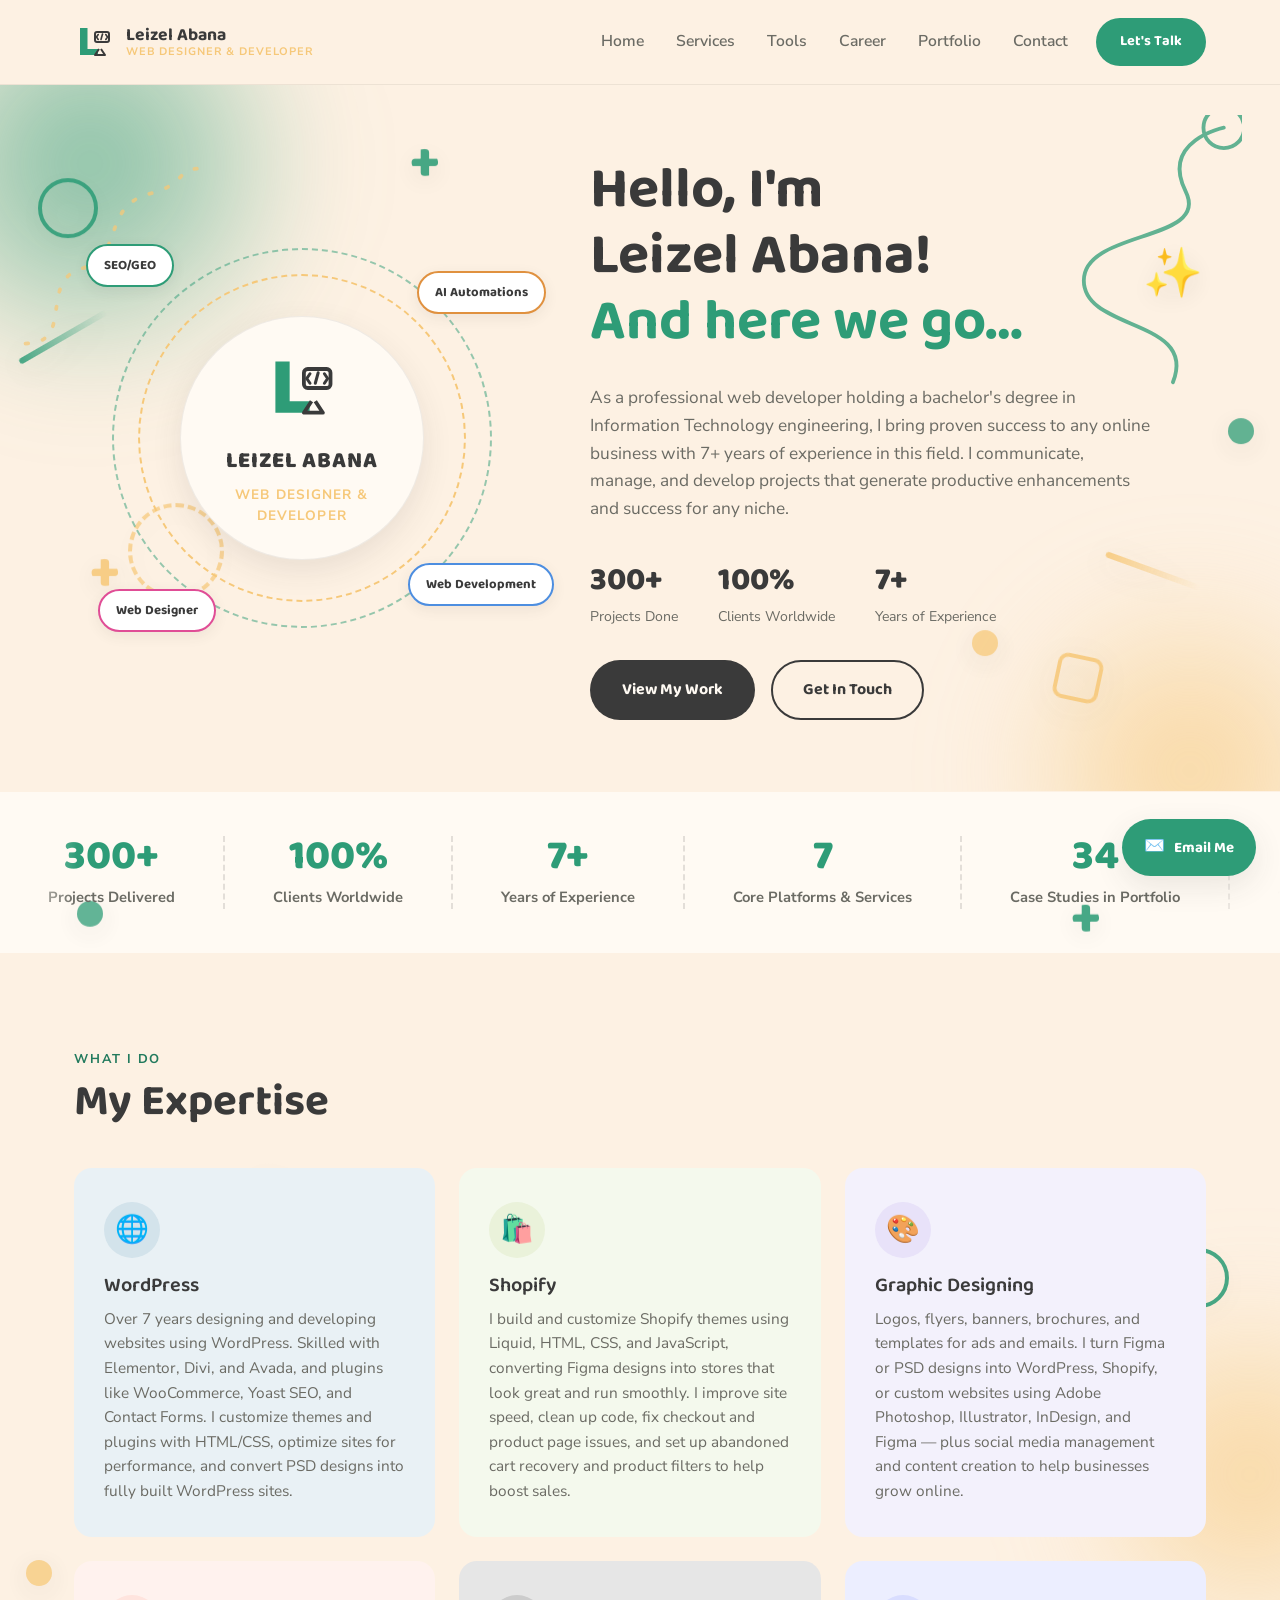
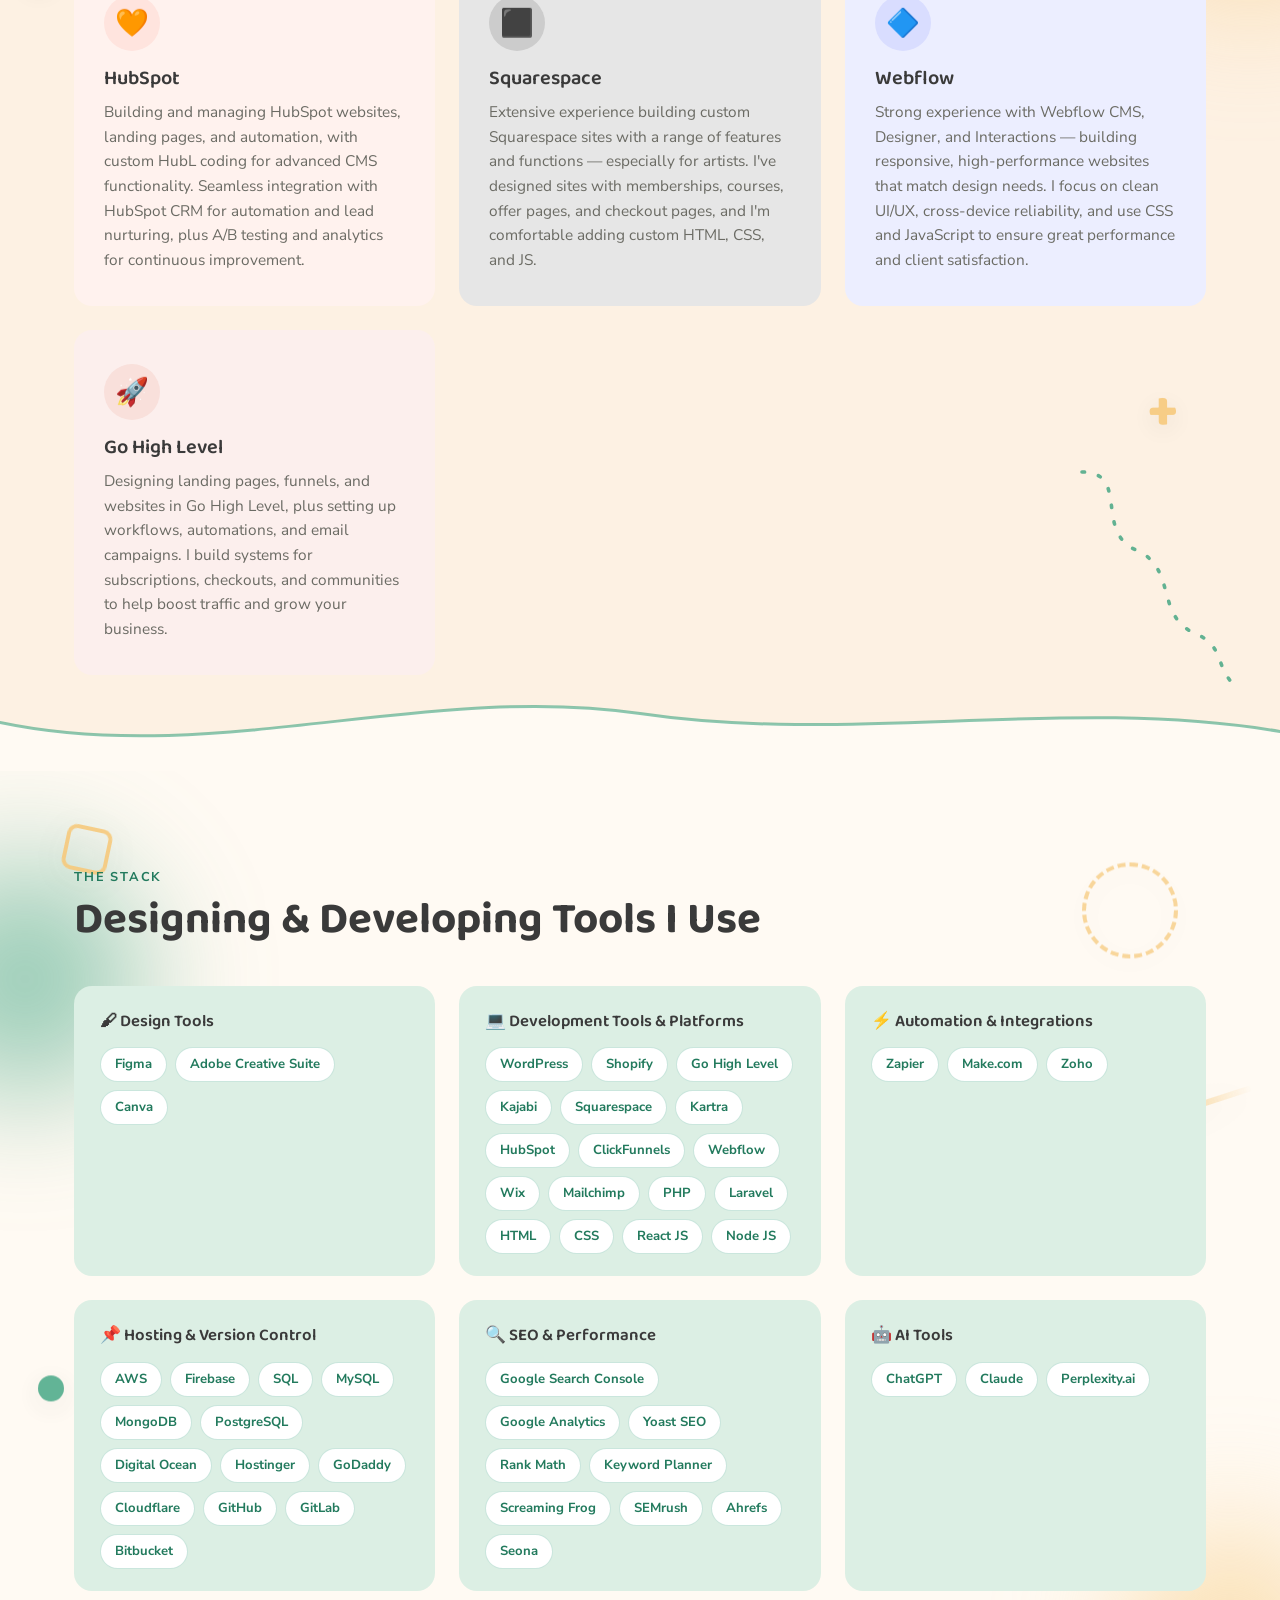
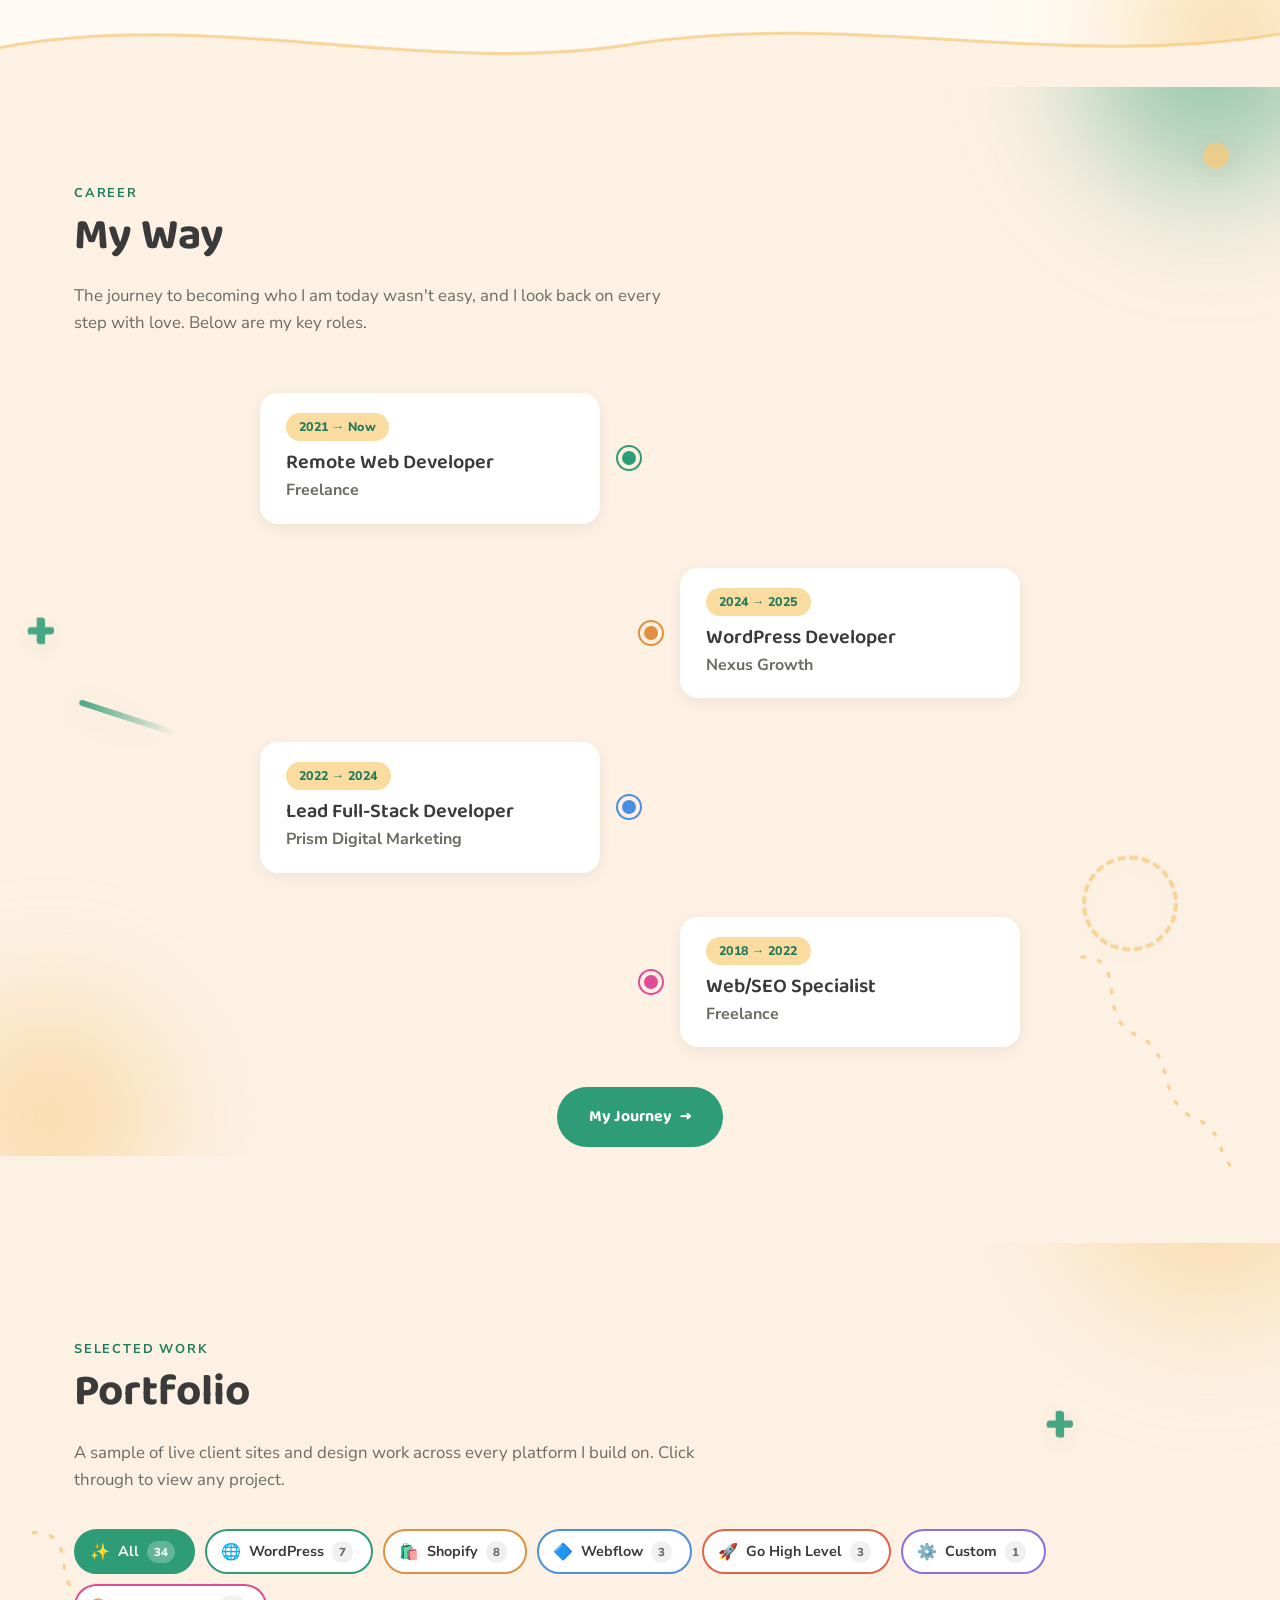
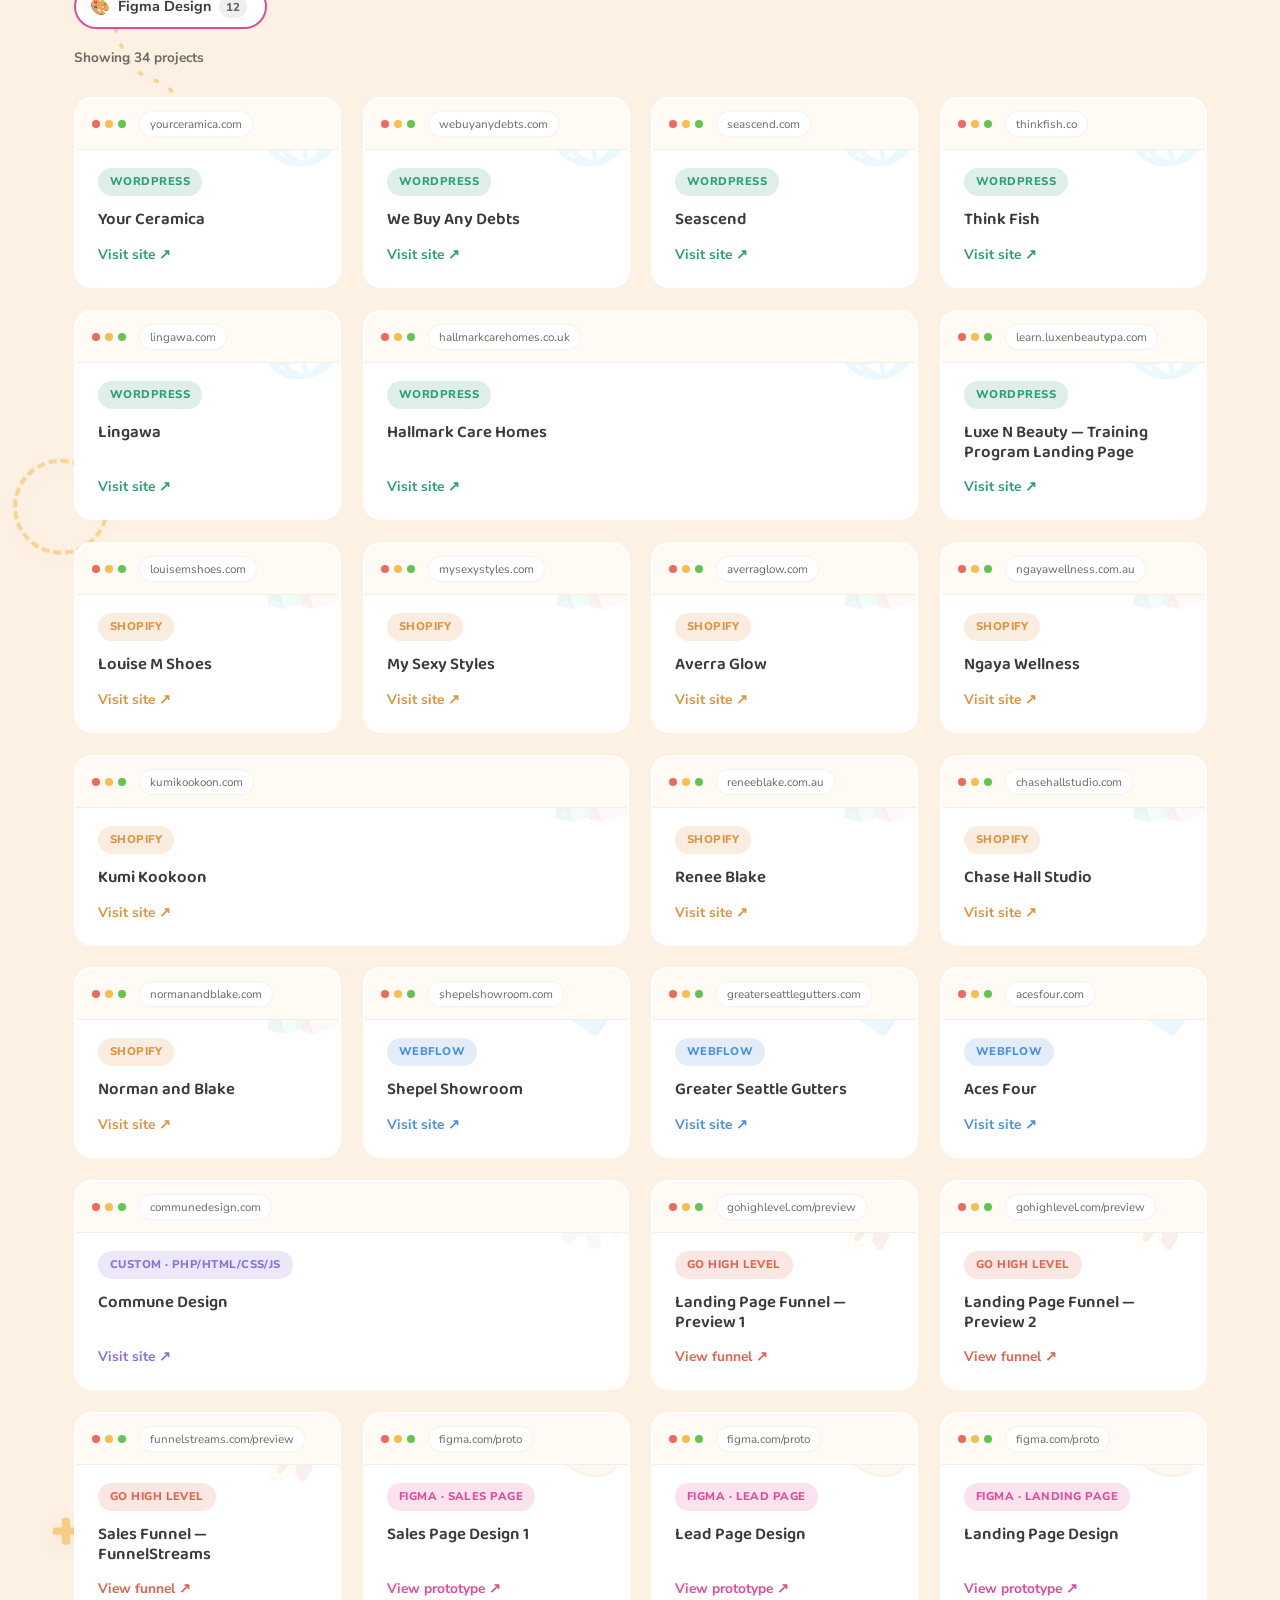
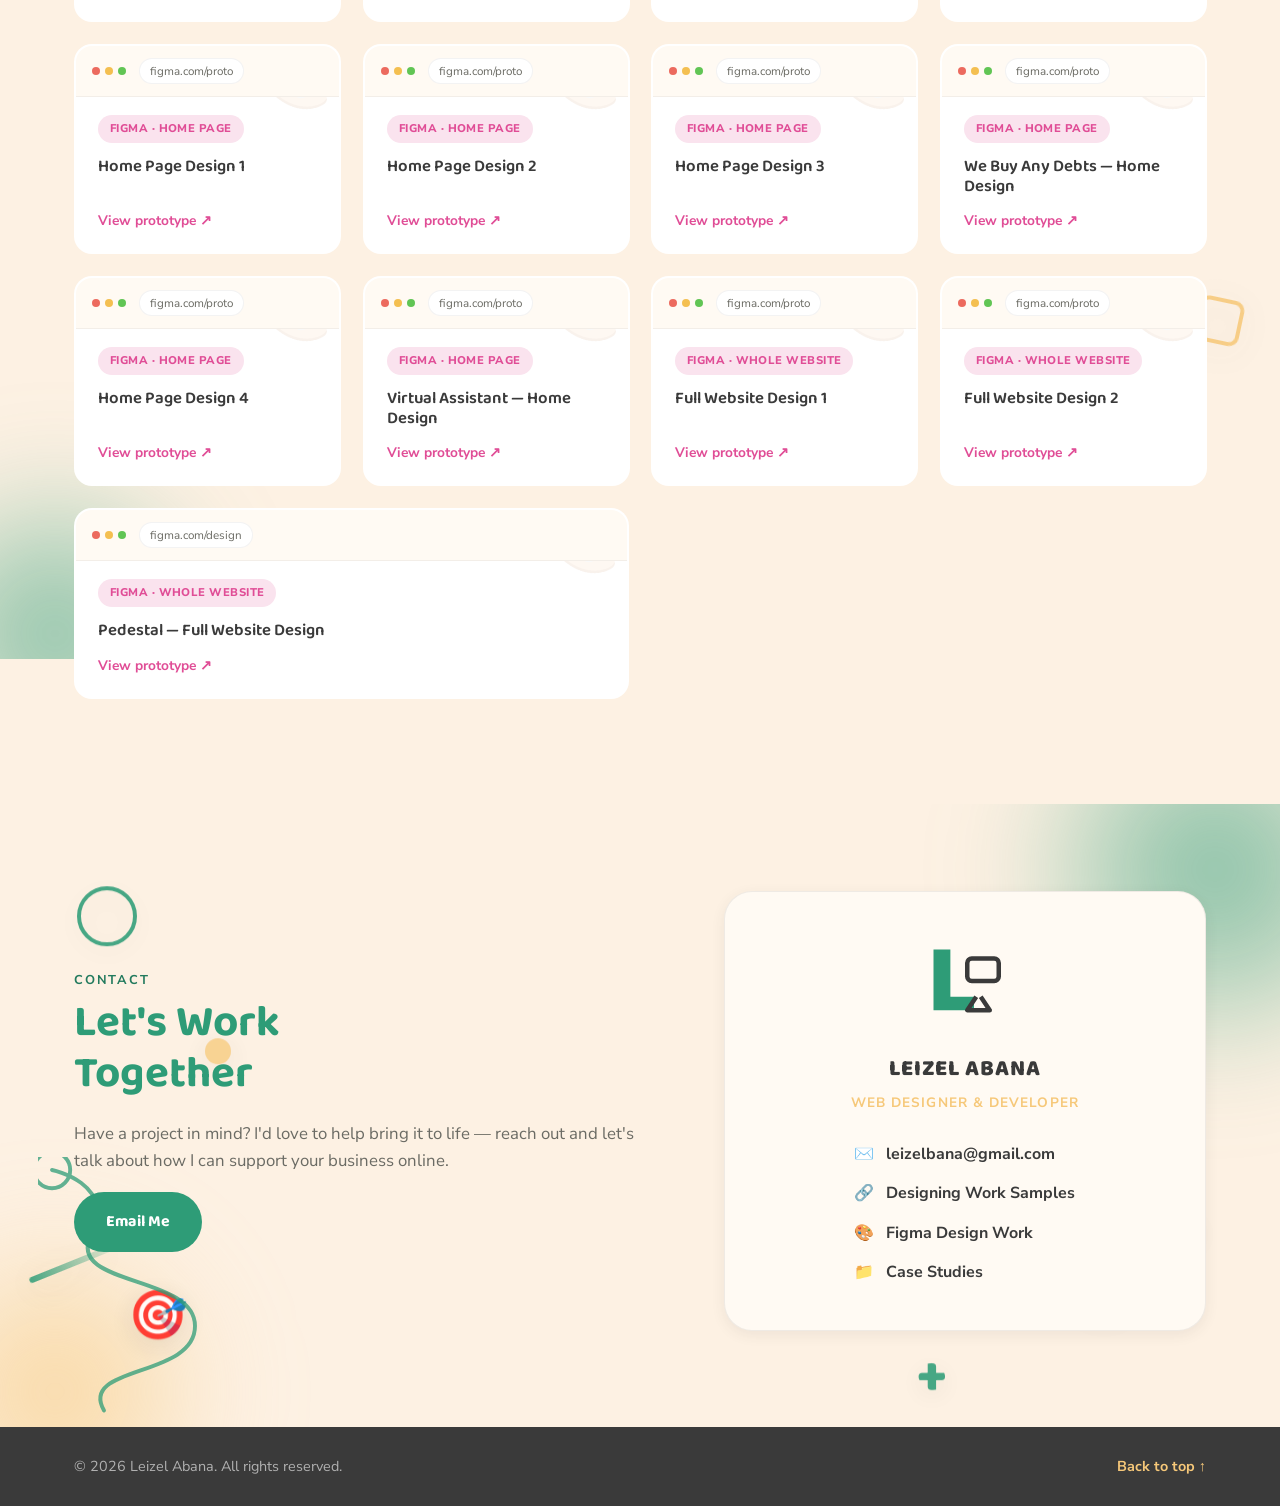
==== index.html @ f3bccfa7 "Initial commit: Leizel Abana portfolio site Co-Authored-By: Claude Sonnet 5 <noreply@anthropic.com>" ====
<!DOCTYPE html>
<html lang="en">
<head>
<meta charset="UTF-8">
<meta name="viewport" content="width=device-width, initial-scale=1.0">
<title>Leizel Abana — Web Designer &amp; Developer</title>
<meta name="description" content="Leizel Abana is a web designer and developer with 7+ years of experience across WordPress, Shopify, Webflow, HubSpot, Squarespace and Go High Level.">
<link rel="icon" href="assets/favicon.svg" type="image/svg+xml">
<link rel="preconnect" href="https://fonts.googleapis.com">
<link rel="preconnect" href="https://fonts.gstatic.com" crossorigin>
<link href="https://fonts.googleapis.com/css2?family=Baloo+2:wght@500;600;700;800&family=Nunito+Sans:wght@400;600;700;800&display=swap" rel="stylesheet">
<link rel="stylesheet" href="css/style.css">
</head>
<body>

<!-- ================= HEADER ================= -->
<header class="site-header" id="top">
  <div class="container header-inner">
    <a href="#top" class="brand" aria-label="Leizel Abana home">
      <svg class="brand-mark" width="40" height="40" viewBox="0 0 40 40" fill="none" xmlns="http://www.w3.org/2000/svg" aria-hidden="true">
        <path d="M6 6H13.5V27H24V33H6V6Z" fill="var(--green)"/>
        <rect x="21" y="10" width="14" height="10" rx="2" stroke="var(--charcoal)" stroke-width="2"/>
        <path d="M25 27L21 33H31L27 27" stroke="var(--charcoal)" stroke-width="2" stroke-linejoin="round"/>
        <path d="M24.2 12.5L22.5 15L24.2 17.5" stroke="var(--charcoal)" stroke-width="1.6" stroke-linecap="round" stroke-linejoin="round"/>
        <path d="M28.5 12L27 17.5" stroke="var(--charcoal)" stroke-width="1.6" stroke-linecap="round"/>
        <path d="M31.8 12.5L33.5 15L31.8 17.5" stroke="var(--charcoal)" stroke-width="1.6" stroke-linecap="round" stroke-linejoin="round"/>
      </svg>
      <span class="brand-text">
        <span class="brand-name">Leizel Abana</span>
        <span class="brand-role">Web Designer &amp; Developer</span>
      </span>
    </a>

    <nav class="site-nav" id="site-nav">
      <a href="#top" class="nav-link active">Home</a>
      <a href="#services" class="nav-link">Services</a>
      <a href="#tools" class="nav-link">Tools</a>
      <a href="#career" class="nav-link">Career</a>
      <a href="#portfolio" class="nav-link">Portfolio</a>
      <a href="#contact" class="nav-link">Contact</a>
    </nav>

    <a href="#contact" class="btn btn-primary btn-small header-cta">Let's Talk</a>

    <button class="nav-toggle" id="nav-toggle" aria-label="Toggle navigation" aria-expanded="false">
      <span></span><span></span><span></span>
    </button>
  </div>
</header>

<main>

<!-- ================= HERO ================= -->
<section class="hero" id="home">
  <div class="blob-layer" aria-hidden="true">
    <div class="blob blob-green" style="width:460px; height:460px; top:-150px; left:-140px;"></div>
    <div class="blob blob-tan" style="width:400px; height:400px; bottom:-180px; right:-110px; animation-delay:2s;"></div>
  </div>
  <div class="floaties" aria-hidden="true">
    <span class="floaty circle-shape" style="top:14%; left:3%; animation-duration:8s;"></span>
    <span class="floaty ring-shape" style="top:60%; left:10%; animation-duration:10s; animation-delay:.4s;"></span>
    <span class="floaty plus-shape" style="top:66%; left:7%; animation-duration:6.5s; animation-delay:.6s;">+</span>
    <span class="floaty plus-shape green" style="top:8%; left:32%; animation-duration:7s; animation-delay:1.4s;">+</span>
    <span class="floaty emoji-shape" style="top:22%; right:6%; animation-duration:7.5s; animation-delay:.3s;">✨</span>
    <span class="floaty square-shape" style="bottom:12%; right:14%; animation-duration:9s; animation-delay:1.2s;"></span>
    <span class="floaty dot-shape" style="top:48%; right:2%; animation-duration:5.5s; animation-delay:.8s;"></span>
    <span class="floaty dot-shape tan" style="top:78%; right:22%; animation-duration:6.8s; animation-delay:.2s;"></span>
    <span class="floaty line-shape" style="top:36%; left:1%; animation-duration:7.2s; animation-delay:1s; transform:rotate(-30deg);"></span>
    <span class="floaty line-shape tan" style="bottom:30%; right:6%; animation-duration:8.4s; animation-delay:.5s; transform:rotate(20deg);"></span>
  </div>
  <div class="container hero-inner">
    <div class="hero-badge-wrap" data-animate>
      <div class="hero-orbit">
        <span class="orbit-ring ring-a" aria-hidden="true"></span>
        <span class="orbit-ring ring-b" aria-hidden="true"></span>

        <div class="hero-logo-circle">
          <svg width="76" height="76" viewBox="0 0 40 40" fill="none" xmlns="http://www.w3.org/2000/svg" aria-hidden="true">
            <path d="M6 6H13.5V27H24V33H6V6Z" fill="var(--green)"/>
            <rect x="21" y="10" width="14" height="10" rx="2" stroke="var(--charcoal)" stroke-width="2"/>
            <path d="M25 27L21 33H31L27 27" stroke="var(--charcoal)" stroke-width="2" stroke-linejoin="round"/>
            <path d="M24.2 12.5L22.5 15L24.2 17.5" stroke="var(--charcoal)" stroke-width="1.6" stroke-linecap="round" stroke-linejoin="round"/>
            <path d="M28.5 12L27 17.5" stroke="var(--charcoal)" stroke-width="1.6" stroke-linecap="round"/>
            <path d="M31.8 12.5L33.5 15L31.8 17.5" stroke="var(--charcoal)" stroke-width="1.6" stroke-linecap="round" stroke-linejoin="round"/>
          </svg>
          <p class="hero-logo-name">LEIZEL ABANA</p>
          <p class="hero-logo-role">WEB DESIGNER &amp; DEVELOPER</p>
        </div>

        <span class="orbit-badge badge-1" style="--badge-color: var(--green); animation-duration:6.5s;">SEO/GEO</span>
        <span class="orbit-badge badge-2" style="--badge-color: var(--c-shopify); animation-duration:7.4s; animation-delay:.6s;">AI Automations</span>
        <span class="orbit-badge badge-3" style="--badge-color: var(--c-webflow); animation-duration:6.9s; animation-delay:1.1s;">Web Development</span>
        <span class="orbit-badge badge-4" style="--badge-color: var(--c-figma); animation-duration:7.9s; animation-delay:.3s;">Web Designer</span>
      </div>
    </div>

    <div class="hero-copy" data-animate>
      <h1>Hello, I'm<br>Leizel Abana!<br><span class="accent">And here we go&hellip;</span></h1>
      <p class="hero-text">
        As a professional web developer holding a bachelor's degree in Information
        Technology engineering, I bring proven success to any online business with
        7+ years of experience in this field. I communicate, manage, and develop
        projects that generate productive enhancements and success for any niche.
      </p>

      <div class="hero-stats">
        <div class="stat">
          <span class="stat-num">300+</span>
          <span class="stat-label">Projects Done</span>
        </div>
        <div class="stat">
          <span class="stat-num">100%</span>
          <span class="stat-label">Clients Worldwide</span>
        </div>
        <div class="stat">
          <span class="stat-num">7+</span>
          <span class="stat-label">Years of Experience</span>
        </div>
      </div>

      <div class="hero-actions">
        <a href="#portfolio" class="btn btn-dark">View My Work</a>
        <a href="#contact" class="btn btn-outline">Get In Touch</a>
      </div>
    </div>
  </div>

  <svg class="squiggle squiggle-1" width="240" height="280" viewBox="0 0 180 220" fill="none" xmlns="http://www.w3.org/2000/svg" aria-hidden="true">
    <path d="M170 10C170 10 120 20 140 60C160 100 60 90 60 130C60 170 150 160 130 210" stroke="var(--green)" stroke-width="3" stroke-linecap="round"/>
    <circle cx="170" cy="10" r="16" stroke="var(--green)" stroke-width="3" fill="none"/>
  </svg>
  <svg class="squiggle squiggle-3" width="200" height="200" viewBox="0 0 160 160" fill="none" xmlns="http://www.w3.org/2000/svg" aria-hidden="true">
    <path d="M10 150C50 150 20 100 55 90C90 80 70 40 110 30C140 22 130 10 150 10" stroke="var(--tan-dark, var(--tan))" stroke-width="3" stroke-linecap="round" stroke-dasharray="2 12"/>
  </svg>
</section>

<!-- ================= METRICS SLIDER ================= -->
<section class="metrics" id="metrics">
  <div class="floaties" aria-hidden="true">
    <span class="floaty dot-shape" style="top:20%; left:6%; animation-duration:6.6s;"></span>
    <span class="floaty dot-shape tan" style="bottom:24%; right:8%; animation-duration:7.2s; animation-delay:.5s;"></span>
    <span class="floaty plus-shape green" style="top:14%; right:14%; animation-duration:6.8s; animation-delay:.9s;">+</span>
  </div>
  <div class="metrics-marquee" data-animate aria-label="Key metrics">
    <div class="metrics-track" id="metrics-track">
      <div class="metrics-item">
        <span class="metrics-num">300+</span>
        <span class="metrics-label">Projects Delivered</span>
      </div>
      <div class="metrics-item">
        <span class="metrics-num">100%</span>
        <span class="metrics-label">Clients Worldwide</span>
      </div>
      <div class="metrics-item">
        <span class="metrics-num">7+</span>
        <span class="metrics-label">Years of Experience</span>
      </div>
      <div class="metrics-item">
        <span class="metrics-num">7</span>
        <span class="metrics-label">Core Platforms &amp; Services</span>
      </div>
      <div class="metrics-item">
        <span class="metrics-num">34</span>
        <span class="metrics-label">Case Studies in Portfolio</span>
      </div>
      <div class="metrics-item">
        <span class="metrics-num">48+</span>
        <span class="metrics-label">Tools &amp; Technologies Used</span>
      </div>

      <!-- duplicate set, hidden from assistive tech, so the loop reads seamlessly -->
      <div class="metrics-item" aria-hidden="true">
        <span class="metrics-num">300+</span>
        <span class="metrics-label">Projects Delivered</span>
      </div>
      <div class="metrics-item" aria-hidden="true">
        <span class="metrics-num">100%</span>
        <span class="metrics-label">Clients Worldwide</span>
      </div>
      <div class="metrics-item" aria-hidden="true">
        <span class="metrics-num">7+</span>
        <span class="metrics-label">Years of Experience</span>
      </div>
      <div class="metrics-item" aria-hidden="true">
        <span class="metrics-num">7</span>
        <span class="metrics-label">Core Platforms &amp; Services</span>
      </div>
      <div class="metrics-item" aria-hidden="true">
        <span class="metrics-num">34</span>
        <span class="metrics-label">Case Studies in Portfolio</span>
      </div>
      <div class="metrics-item" aria-hidden="true">
        <span class="metrics-num">48+</span>
        <span class="metrics-label">Tools &amp; Technologies Used</span>
      </div>
    </div>
  </div>
</section>

<!-- ================= SERVICES ================= -->
<section class="services" id="services">
  <div class="blob-layer" aria-hidden="true">
    <div class="blob blob-tan" style="width:380px; height:380px; top:16%; right:-160px;"></div>
  </div>
  <div class="floaties" aria-hidden="true">
    <span class="floaty circle-shape" style="top:8%; right:4%; animation-duration:7s;"></span>
    <span class="floaty ring-shape" style="bottom:6%; right:20%; animation-duration:9.5s; animation-delay:.9s;"></span>
    <span class="floaty emoji-shape" style="bottom:10%; left:4%; animation-duration:8.5s; animation-delay:.5s;">🧩</span>
    <span class="floaty plus-shape" style="top:60%; right:8%; animation-duration:6s; animation-delay:1s;">+</span>
    <span class="floaty dot-shape tan" style="top:30%; left:2%; animation-duration:6.4s; animation-delay:.3s;"></span>
    <span class="floaty line-shape" style="top:4%; left:20%; animation-duration:7.8s; animation-delay:1.1s; transform:rotate(15deg);"></span>
  </div>
  <svg class="squiggle squiggle-4" width="200" height="240" viewBox="0 0 160 200" fill="none" xmlns="http://www.w3.org/2000/svg" aria-hidden="true">
    <path d="M20 10C60 10 30 60 65 75C100 90 80 130 115 145C140 155 130 175 150 190" stroke="var(--green)" stroke-width="3" stroke-linecap="round" stroke-dasharray="2 12"/>
  </svg>
  <svg class="wave-divider" viewBox="0 0 1440 100" preserveAspectRatio="none" aria-hidden="true">
    <path d="M0,45 C240,95 480,0 720,35 C960,70 1200,15 1440,55 L1440,100 L0,100 Z" fill="var(--cream-soft)"/>
    <path d="M0,45 C240,95 480,0 720,35 C960,70 1200,15 1440,55" fill="none" stroke="var(--green)" stroke-width="3" stroke-linecap="round" vector-effect="non-scaling-stroke" opacity="0.55"/>
  </svg>
  <div class="container">
    <p class="eyebrow" data-animate>What I Do</p>
    <h2 data-animate>My Expertise</h2>

    <div class="services-grid">
      <article class="service-card" data-animate style="--cat-color: #21759B;">
        <div class="service-icon" aria-hidden="true">
          <span class="icon-fallback">🌐</span>
          <img class="icon-logo" src="https://cdn.simpleicons.org/wordpress/21759B" alt="" loading="lazy"
               onload="this.previousElementSibling.style.display='none'; this.style.display='block';"
               onerror="this.remove();">
        </div>
        <h3>WordPress</h3>
        <p>Over 7 years designing and developing websites using WordPress. Skilled with
          Elementor, Divi, and Avada, and plugins like WooCommerce, Yoast SEO, and
          Contact Forms. I customize themes and plugins with HTML/CSS, optimize sites
          for performance, and convert PSD designs into fully built WordPress sites.</p>
      </article>

      <article class="service-card" data-animate style="--cat-color: #95BF47;">
        <div class="service-icon" aria-hidden="true">
          <span class="icon-fallback">🛍️</span>
          <img class="icon-logo" src="https://cdn.simpleicons.org/shopify/95BF47" alt="" loading="lazy"
               onload="this.previousElementSibling.style.display='none'; this.style.display='block';"
               onerror="this.remove();">
        </div>
        <h3>Shopify</h3>
        <p>I build and customize Shopify themes using Liquid, HTML, CSS, and JavaScript,
          converting Figma designs into stores that look great and run smoothly. I
          improve site speed, clean up code, fix checkout and product page issues, and
          set up abandoned cart recovery and product filters to help boost sales.</p>
      </article>

      <article class="service-card" data-animate style="--cat-color: #8A6FE0;">
        <div class="service-icon" aria-hidden="true">🎨</div>
        <h3>Graphic Designing</h3>
        <p>Logos, flyers, banners, brochures, and templates for ads and emails. I turn
          Figma or PSD designs into WordPress, Shopify, or custom websites using Adobe
          Photoshop, Illustrator, InDesign, and Figma — plus social media management
          and content creation to help businesses grow online.</p>
      </article>

      <article class="service-card" data-animate style="--cat-color: #FF7A59;">
        <div class="service-icon" aria-hidden="true">
          <span class="icon-fallback">🧡</span>
          <img class="icon-logo" src="https://cdn.simpleicons.org/hubspot/FF7A59" alt="" loading="lazy"
               onload="this.previousElementSibling.style.display='none'; this.style.display='block';"
               onerror="this.remove();">
        </div>
        <h3>HubSpot</h3>
        <p>Building and managing HubSpot websites, landing pages, and automation, with
          custom HubL coding for advanced CMS functionality. Seamless integration with
          HubSpot CRM for automation and lead nurturing, plus A/B testing and analytics
          for continuous improvement.</p>
      </article>

      <article class="service-card" data-animate style="--cat-color: #000000;">
        <div class="service-icon" aria-hidden="true">
          <span class="icon-fallback">⬛</span>
          <img class="icon-logo" src="https://cdn.simpleicons.org/squarespace/000000" alt="" loading="lazy"
               onload="this.previousElementSibling.style.display='none'; this.style.display='block';"
               onerror="this.remove();">
        </div>
        <h3>Squarespace</h3>
        <p>Extensive experience building custom Squarespace sites with a range of
          features and functions — especially for artists. I've designed sites with
          memberships, courses, offer pages, and checkout pages, and I'm comfortable
          adding custom HTML, CSS, and JS.</p>
      </article>

      <article class="service-card" data-animate style="--cat-color: #4353FF;">
        <div class="service-icon" aria-hidden="true">
          <span class="icon-fallback">🔷</span>
          <img class="icon-logo" src="https://cdn.simpleicons.org/webflow/4353FF" alt="" loading="lazy"
               onload="this.previousElementSibling.style.display='none'; this.style.display='block';"
               onerror="this.remove();">
        </div>
        <h3>Webflow</h3>
        <p>Strong experience with Webflow CMS, Designer, and Interactions — building
          responsive, high-performance websites that match design needs. I focus on
          clean UI/UX, cross-device reliability, and use CSS and JavaScript to ensure
          great performance and client satisfaction.</p>
      </article>

      <article class="service-card" data-animate style="--cat-color: #E0634D;">
        <div class="service-icon" aria-hidden="true">🚀</div>
        <h3>Go High Level</h3>
        <p>Designing landing pages, funnels, and websites in Go High Level, plus setting
          up workflows, automations, and email campaigns. I build systems for
          subscriptions, checkouts, and communities to help boost traffic and grow
          your business.</p>
      </article>
    </div>
  </div>
</section>

<!-- ================= TOOLS ================= -->
<section class="tools" id="tools">
  <div class="blob-layer" aria-hidden="true">
    <div class="blob blob-green" style="width:350px; height:350px; top:6%; left:-150px;"></div>
    <div class="blob blob-tan" style="width:320px; height:320px; bottom:-130px; right:-110px; animation-delay:3s;"></div>
  </div>
  <div class="floaties" aria-hidden="true">
    <span class="floaty square-shape" style="top:10%; left:5%; animation-duration:8s;"></span>
    <span class="floaty ring-shape" style="top:14%; right:8%; animation-duration:9s; animation-delay:.6s;"></span>
    <span class="floaty emoji-shape" style="bottom:8%; right:6%; animation-duration:7s; animation-delay:.7s;">⚡</span>
    <span class="floaty dot-shape" style="top:70%; left:3%; animation-duration:6s; animation-delay:.3s;"></span>
    <span class="floaty plus-shape green" style="bottom:14%; left:22%; animation-duration:7.4s; animation-delay:1.3s;">+</span>
    <span class="floaty line-shape tan" style="top:40%; right:2%; animation-duration:6.6s; animation-delay:.9s; transform:rotate(-18deg);"></span>
  </div>
  <svg class="wave-divider" viewBox="0 0 1440 100" preserveAspectRatio="none" aria-hidden="true">
    <path d="M0,55 C240,10 480,90 720,50 C960,15 1200,80 1440,40 L1440,100 L0,100 Z" fill="var(--cream)"/>
    <path d="M0,55 C240,10 480,90 720,50 C960,15 1200,80 1440,40" fill="none" stroke="var(--tan-dark, var(--tan))" stroke-width="3" stroke-linecap="round" vector-effect="non-scaling-stroke" opacity="0.7"/>
  </svg>
  <div class="container">
    <p class="eyebrow" data-animate>The Stack</p>
    <h2 data-animate>Designing &amp; Developing Tools I Use</h2>

    <div class="tools-grid">
      <div class="tool-card" data-animate>
        <h3>🖌 Design Tools</h3>
        <div class="chips">
          <span class="chip">Figma</span>
          <span class="chip">Adobe Creative Suite</span>
          <span class="chip">Canva</span>
        </div>
      </div>

      <div class="tool-card" data-animate>
        <h3>💻 Development Tools &amp; Platforms</h3>
        <div class="chips">
          <span class="chip">WordPress</span>
          <span class="chip">Shopify</span>
          <span class="chip">Go High Level</span>
          <span class="chip">Kajabi</span>
          <span class="chip">Squarespace</span>
          <span class="chip">Kartra</span>
          <span class="chip">HubSpot</span>
          <span class="chip">ClickFunnels</span>
          <span class="chip">Webflow</span>
          <span class="chip">Wix</span>
          <span class="chip">Mailchimp</span>
          <span class="chip">PHP</span>
          <span class="chip">Laravel</span>
          <span class="chip">HTML</span>
          <span class="chip">CSS</span>
          <span class="chip">React JS</span>
          <span class="chip">Node JS</span>
        </div>
      </div>

      <div class="tool-card" data-animate>
        <h3>⚡ Automation &amp; Integrations</h3>
        <div class="chips">
          <span class="chip">Zapier</span>
          <span class="chip">Make.com</span>
          <span class="chip">Zoho</span>
        </div>
      </div>

      <div class="tool-card" data-animate>
        <h3>📌 Hosting &amp; Version Control</h3>
        <div class="chips">
          <span class="chip">AWS</span>
          <span class="chip">Firebase</span>
          <span class="chip">SQL</span>
          <span class="chip">MySQL</span>
          <span class="chip">MongoDB</span>
          <span class="chip">PostgreSQL</span>
          <span class="chip">Digital Ocean</span>
          <span class="chip">Hostinger</span>
          <span class="chip">GoDaddy</span>
          <span class="chip">Cloudflare</span>
          <span class="chip">GitHub</span>
          <span class="chip">GitLab</span>
          <span class="chip">Bitbucket</span>
        </div>
      </div>

      <div class="tool-card" data-animate>
        <h3>🔍 SEO &amp; Performance</h3>
        <div class="chips">
          <span class="chip">Google Search Console</span>
          <span class="chip">Google Analytics</span>
          <span class="chip">Yoast SEO</span>
          <span class="chip">Rank Math</span>
          <span class="chip">Keyword Planner</span>
          <span class="chip">Screaming Frog</span>
          <span class="chip">SEMrush</span>
          <span class="chip">Ahrefs</span>
          <span class="chip">Seona</span>
        </div>
      </div>

      <div class="tool-card" data-animate>
        <h3>🤖 AI Tools</h3>
        <div class="chips">
          <span class="chip">ChatGPT</span>
          <span class="chip">Claude</span>
          <span class="chip">Perplexity.ai</span>
        </div>
      </div>
    </div>
  </div>
</section>

<!-- ================= CAREER ================= -->
<section class="career" id="career">
  <div class="blob-layer" aria-hidden="true">
    <div class="blob blob-green" style="width:380px; height:380px; top:-130px; right:-120px;"></div>
    <div class="blob blob-tan" style="width:320px; height:320px; bottom:-120px; left:-110px; animation-delay:2s;"></div>
  </div>
  <div class="floaties" aria-hidden="true">
    <span class="floaty circle-shape" style="top:8%; left:4%; animation-duration:7.6s;"></span>
    <span class="floaty ring-shape" style="bottom:10%; right:8%; animation-duration:9.6s; animation-delay:.5s;"></span>
    <span class="floaty plus-shape green" style="top:60%; left:2%; animation-duration:6.8s; animation-delay:1s;">+</span>
    <span class="floaty dot-shape tan" style="top:20%; right:4%; animation-duration:6.2s; animation-delay:.3s;"></span>
    <span class="floaty line-shape" style="bottom:30%; left:6%; animation-duration:7.4s; animation-delay:.8s; transform:rotate(18deg);"></span>
  </div>
  <svg class="squiggle squiggle-4" width="200" height="240" viewBox="0 0 160 200" fill="none" xmlns="http://www.w3.org/2000/svg" aria-hidden="true">
    <path d="M20 10C60 10 30 60 65 75C100 90 80 130 115 145C140 155 130 175 150 190" stroke="var(--tan-dark, var(--tan))" stroke-width="3" stroke-linecap="round" stroke-dasharray="2 12"/>
  </svg>
  <div class="container">
    <p class="eyebrow" data-animate>Career</p>
    <h2 data-animate>My Way</h2>
    <p class="section-lede" data-animate>The journey to becoming who I am today wasn't easy, and I look back on every step with love. Below are my key roles.</p>

    <div class="roadmap" id="roadmap">
      <svg class="roadmap-line" viewBox="0 0 80 100" preserveAspectRatio="none" aria-hidden="true">
        <path id="roadmap-path" fill="none" stroke="var(--green)" stroke-width="3" stroke-linecap="round"/>
      </svg>

      <div class="roadmap-item roadmap-left" data-animate>
        <span class="roadmap-dot" style="--dot-color: var(--green);"></span>
        <div class="timeline-content">
          <span class="timeline-dates">2021 &rarr; Now</span>
          <h3>Remote Web Developer</h3>
          <p class="timeline-company">Freelance</p>
        </div>
      </div>
      <div class="roadmap-item roadmap-right" data-animate>
        <span class="roadmap-dot" style="--dot-color: var(--c-shopify);"></span>
        <div class="timeline-content">
          <span class="timeline-dates">2024 &rarr; 2025</span>
          <h3>WordPress Developer</h3>
          <p class="timeline-company">Nexus Growth</p>
        </div>
      </div>
      <div class="roadmap-item roadmap-left" data-animate>
        <span class="roadmap-dot" style="--dot-color: var(--c-webflow);"></span>
        <div class="timeline-content">
          <span class="timeline-dates">2022 &rarr; 2024</span>
          <h3>Lead Full-Stack Developer</h3>
          <p class="timeline-company">Prism Digital Marketing</p>
        </div>
      </div>
      <div class="roadmap-item roadmap-right" data-animate>
        <span class="roadmap-dot" style="--dot-color: var(--c-figma);"></span>
        <div class="timeline-content">
          <span class="timeline-dates">2018 &rarr; 2022</span>
          <h3>Web/SEO Specialist</h3>
          <p class="timeline-company">Freelance</p>
        </div>
      </div>
    </div>

    <a href="about.html" class="btn btn-primary timeline-cta" data-animate>My Journey <span aria-hidden="true">&rarr;</span></a>
  </div>
</section>

<!-- ================= PORTFOLIO ================= -->
<section class="portfolio" id="portfolio">
  <div class="blob-layer" aria-hidden="true">
    <div class="blob blob-tan" style="width:400px; height:400px; top:-130px; right:-130px;"></div>
    <div class="blob blob-green" style="width:350px; height:350px; bottom:-150px; left:-120px; animation-delay:1.5s;"></div>
  </div>
  <div class="floaties" aria-hidden="true">
    <span class="floaty circle-shape" style="top:6%; left:2%; animation-duration:7.5s;"></span>
    <span class="floaty ring-shape" style="top:40%; left:1%; animation-duration:10s; animation-delay:.8s;"></span>
    <span class="floaty emoji-shape" style="top:4%; right:4%; animation-duration:8s; animation-delay:.4s;">🚀</span>
    <span class="floaty plus-shape" style="bottom:20%; left:4%; animation-duration:6.5s; animation-delay:1s;">+</span>
    <span class="floaty plus-shape green" style="top:16%; right:16%; animation-duration:7.1s; animation-delay:.2s;">+</span>
    <span class="floaty square-shape" style="bottom:6%; right:3%; animation-duration:9s; animation-delay:.7s;"></span>
    <span class="floaty dot-shape tan" style="bottom:38%; right:8%; animation-duration:6.2s; animation-delay:1.2s;"></span>
    <span class="floaty line-shape" style="top:2%; left:22%; animation-duration:7.6s; animation-delay:.5s; transform:rotate(24deg);"></span>
  </div>
  <svg class="squiggle squiggle-3" width="200" height="220" viewBox="0 0 160 180" fill="none" xmlns="http://www.w3.org/2000/svg" aria-hidden="true">
    <path d="M15 12C55 12 25 55 60 68C95 82 75 118 112 132C140 143 132 158 150 170" stroke="var(--tan-dark, var(--tan))" stroke-width="3" stroke-linecap="round" stroke-dasharray="2 12"/>
  </svg>
  <div class="container">
    <p class="eyebrow" data-animate>Selected Work</p>
    <h2 data-animate>Portfolio</h2>
    <p class="section-lede" data-animate>A sample of live client sites and design work across every platform I build on. Click through to view any project.</p>

    <div class="filter-bar" data-animate role="tablist" aria-label="Filter portfolio by platform">
      <button class="filter-btn active" data-filter="all"><span class="pill"><span class="filter-icon">✨</span>All<span class="filter-count"></span></span></button>
      <button class="filter-btn" data-filter="wordpress" style="--cat-color: var(--c-wordpress);"><span class="pill"><span class="filter-icon">🌐</span>WordPress<span class="filter-count"></span></span></button>
      <button class="filter-btn" data-filter="shopify" style="--cat-color: var(--c-shopify);"><span class="pill"><span class="filter-icon">🛍️</span>Shopify<span class="filter-count"></span></span></button>
      <button class="filter-btn" data-filter="webflow" style="--cat-color: var(--c-webflow);"><span class="pill"><span class="filter-icon">🔷</span>Webflow<span class="filter-count"></span></span></button>
      <button class="filter-btn" data-filter="ghl" style="--cat-color: var(--c-ghl);"><span class="pill"><span class="filter-icon">🚀</span>Go High Level<span class="filter-count"></span></span></button>
      <button class="filter-btn" data-filter="custom" style="--cat-color: var(--c-custom);"><span class="pill"><span class="filter-icon">⚙️</span>Custom<span class="filter-count"></span></span></button>
      <button class="filter-btn" data-filter="figma" style="--cat-color: var(--c-figma);"><span class="pill"><span class="filter-icon">🎨</span>Figma Design<span class="filter-count"></span></span></button>
    </div>

    <p class="results-count" id="results-count"></p>

    <div class="portfolio-grid" id="portfolio-grid">
      <!-- WordPress -->
      <a class="port-card" data-cat="wordpress" style="--cat-color: var(--c-wordpress);" href="https://www.yourceramica.com/" target="_blank" rel="noopener">
        <span class="port-bg-icon" aria-hidden="true">🌐</span>
        <div class="port-chrome"><span class="chrome-dot dot-r"></span><span class="chrome-dot dot-y"></span><span class="chrome-dot dot-g"></span><span class="chrome-url">yourceramica.com</span></div>
        <div class="port-body">
          <span class="port-tag">WordPress</span>
          <h3>Your Ceramica</h3>
          <span class="port-link">Visit site ↗</span>
        </div>
      </a>
      <a class="port-card" data-cat="wordpress" style="--cat-color: var(--c-wordpress);" href="https://webuyanydebts.com/" target="_blank" rel="noopener">
        <span class="port-bg-icon" aria-hidden="true">🌐</span>
        <div class="port-chrome"><span class="chrome-dot dot-r"></span><span class="chrome-dot dot-y"></span><span class="chrome-dot dot-g"></span><span class="chrome-url">webuyanydebts.com</span></div>
        <div class="port-body">
          <span class="port-tag">WordPress</span>
          <h3>We Buy Any Debts</h3>
          <span class="port-link">Visit site ↗</span>
        </div>
      </a>
      <a class="port-card" data-cat="wordpress" style="--cat-color: var(--c-wordpress);" href="https://seascend.com/" target="_blank" rel="noopener">
        <span class="port-bg-icon" aria-hidden="true">🌐</span>
        <div class="port-chrome"><span class="chrome-dot dot-r"></span><span class="chrome-dot dot-y"></span><span class="chrome-dot dot-g"></span><span class="chrome-url">seascend.com</span></div>
        <div class="port-body">
          <span class="port-tag">WordPress</span>
          <h3>Seascend</h3>
          <span class="port-link">Visit site ↗</span>
        </div>
      </a>
      <a class="port-card" data-cat="wordpress" style="--cat-color: var(--c-wordpress);" href="https://thinkfish.co/" target="_blank" rel="noopener">
        <span class="port-bg-icon" aria-hidden="true">🌐</span>
        <div class="port-chrome"><span class="chrome-dot dot-r"></span><span class="chrome-dot dot-y"></span><span class="chrome-dot dot-g"></span><span class="chrome-url">thinkfish.co</span></div>
        <div class="port-body">
          <span class="port-tag">WordPress</span>
          <h3>Think Fish</h3>
          <span class="port-link">Visit site ↗</span>
        </div>
      </a>
      <a class="port-card" data-cat="wordpress" style="--cat-color: var(--c-wordpress);" href="https://lingawa.com/" target="_blank" rel="noopener">
        <span class="port-bg-icon" aria-hidden="true">🌐</span>
        <div class="port-chrome"><span class="chrome-dot dot-r"></span><span class="chrome-dot dot-y"></span><span class="chrome-dot dot-g"></span><span class="chrome-url">lingawa.com</span></div>
        <div class="port-body">
          <span class="port-tag">WordPress</span>
          <h3>Lingawa</h3>
          <span class="port-link">Visit site ↗</span>
        </div>
      </a>
      <a class="port-card port-card--wide" data-cat="wordpress" style="--cat-color: var(--c-wordpress);" href="https://www.hallmarkcarehomes.co.uk/" target="_blank" rel="noopener">
        <span class="port-bg-icon" aria-hidden="true">🌐</span>
        <div class="port-chrome"><span class="chrome-dot dot-r"></span><span class="chrome-dot dot-y"></span><span class="chrome-dot dot-g"></span><span class="chrome-url">hallmarkcarehomes.co.uk</span></div>
        <div class="port-body">
          <span class="port-tag">WordPress</span>
          <h3>Hallmark Care Homes</h3>
          <span class="port-link">Visit site ↗</span>
        </div>
      </a>
      <a class="port-card" data-cat="wordpress" style="--cat-color: var(--c-wordpress);" href="https://learn.luxenbeautypa.com/luxe-n-beauty-training-program-landing-page-v4/" target="_blank" rel="noopener">
        <span class="port-bg-icon" aria-hidden="true">🌐</span>
        <div class="port-chrome"><span class="chrome-dot dot-r"></span><span class="chrome-dot dot-y"></span><span class="chrome-dot dot-g"></span><span class="chrome-url">learn.luxenbeautypa.com</span></div>
        <div class="port-body">
          <span class="port-tag">WordPress</span>
          <h3>Luxe N Beauty — Training Program Landing Page</h3>
          <span class="port-link">Visit site ↗</span>
        </div>
      </a>

      <!-- Shopify -->
      <a class="port-card" data-cat="shopify" style="--cat-color: var(--c-shopify);" href="https://www.louisemshoes.com/" target="_blank" rel="noopener">
        <span class="port-bg-icon" aria-hidden="true">🛍️</span>
        <div class="port-chrome"><span class="chrome-dot dot-r"></span><span class="chrome-dot dot-y"></span><span class="chrome-dot dot-g"></span><span class="chrome-url">louisemshoes.com</span></div>
        <div class="port-body">
          <span class="port-tag">Shopify</span>
          <h3>Louise M Shoes</h3>
          <span class="port-link">Visit site ↗</span>
        </div>
      </a>
      <a class="port-card" data-cat="shopify" style="--cat-color: var(--c-shopify);" href="https://www.mysexystyles.com/" target="_blank" rel="noopener">
        <span class="port-bg-icon" aria-hidden="true">🛍️</span>
        <div class="port-chrome"><span class="chrome-dot dot-r"></span><span class="chrome-dot dot-y"></span><span class="chrome-dot dot-g"></span><span class="chrome-url">mysexystyles.com</span></div>
        <div class="port-body">
          <span class="port-tag">Shopify</span>
          <h3>My Sexy Styles</h3>
          <span class="port-link">Visit site ↗</span>
        </div>
      </a>
      <a class="port-card" data-cat="shopify" style="--cat-color: var(--c-shopify);" href="https://averraglow.com/" target="_blank" rel="noopener">
        <span class="port-bg-icon" aria-hidden="true">🛍️</span>
        <div class="port-chrome"><span class="chrome-dot dot-r"></span><span class="chrome-dot dot-y"></span><span class="chrome-dot dot-g"></span><span class="chrome-url">averraglow.com</span></div>
        <div class="port-body">
          <span class="port-tag">Shopify</span>
          <h3>Averra Glow</h3>
          <span class="port-link">Visit site ↗</span>
        </div>
      </a>
      <a class="port-card" data-cat="shopify" style="--cat-color: var(--c-shopify);" href="https://ngayawellness.com.au/" target="_blank" rel="noopener">
        <span class="port-bg-icon" aria-hidden="true">🛍️</span>
        <div class="port-chrome"><span class="chrome-dot dot-r"></span><span class="chrome-dot dot-y"></span><span class="chrome-dot dot-g"></span><span class="chrome-url">ngayawellness.com.au</span></div>
        <div class="port-body">
          <span class="port-tag">Shopify</span>
          <h3>Ngaya Wellness</h3>
          <span class="port-link">Visit site ↗</span>
        </div>
      </a>
      <a class="port-card port-card--wide" data-cat="shopify" style="--cat-color: var(--c-shopify);" href="https://kumikookoon.com/" target="_blank" rel="noopener">
        <span class="port-bg-icon" aria-hidden="true">🛍️</span>
        <div class="port-chrome"><span class="chrome-dot dot-r"></span><span class="chrome-dot dot-y"></span><span class="chrome-dot dot-g"></span><span class="chrome-url">kumikookoon.com</span></div>
        <div class="port-body">
          <span class="port-tag">Shopify</span>
          <h3>Kumi Kookoon</h3>
          <span class="port-link">Visit site ↗</span>
        </div>
      </a>
      <a class="port-card" data-cat="shopify" style="--cat-color: var(--c-shopify);" href="https://reneeblake.com.au/" target="_blank" rel="noopener">
        <span class="port-bg-icon" aria-hidden="true">🛍️</span>
        <div class="port-chrome"><span class="chrome-dot dot-r"></span><span class="chrome-dot dot-y"></span><span class="chrome-dot dot-g"></span><span class="chrome-url">reneeblake.com.au</span></div>
        <div class="port-body">
          <span class="port-tag">Shopify</span>
          <h3>Renee Blake</h3>
          <span class="port-link">Visit site ↗</span>
        </div>
      </a>
      <a class="port-card" data-cat="shopify" style="--cat-color: var(--c-shopify);" href="https://chasehallstudio.com/" target="_blank" rel="noopener">
        <span class="port-bg-icon" aria-hidden="true">🛍️</span>
        <div class="port-chrome"><span class="chrome-dot dot-r"></span><span class="chrome-dot dot-y"></span><span class="chrome-dot dot-g"></span><span class="chrome-url">chasehallstudio.com</span></div>
        <div class="port-body">
          <span class="port-tag">Shopify</span>
          <h3>Chase Hall Studio</h3>
          <span class="port-link">Visit site ↗</span>
        </div>
      </a>
      <a class="port-card" data-cat="shopify" style="--cat-color: var(--c-shopify);" href="https://normanandblake.com/" target="_blank" rel="noopener">
        <span class="port-bg-icon" aria-hidden="true">🛍️</span>
        <div class="port-chrome"><span class="chrome-dot dot-r"></span><span class="chrome-dot dot-y"></span><span class="chrome-dot dot-g"></span><span class="chrome-url">normanandblake.com</span></div>
        <div class="port-body">
          <span class="port-tag">Shopify</span>
          <h3>Norman and Blake</h3>
          <span class="port-link">Visit site ↗</span>
        </div>
      </a>

      <!-- Webflow -->
      <a class="port-card" data-cat="webflow" style="--cat-color: var(--c-webflow);" href="https://www.shepelshowroom.com/" target="_blank" rel="noopener">
        <span class="port-bg-icon" aria-hidden="true">🔷</span>
        <div class="port-chrome"><span class="chrome-dot dot-r"></span><span class="chrome-dot dot-y"></span><span class="chrome-dot dot-g"></span><span class="chrome-url">shepelshowroom.com</span></div>
        <div class="port-body">
          <span class="port-tag">Webflow</span>
          <h3>Shepel Showroom</h3>
          <span class="port-link">Visit site ↗</span>
        </div>
      </a>
      <a class="port-card" data-cat="webflow" style="--cat-color: var(--c-webflow);" href="https://www.greaterseattlegutters.com/" target="_blank" rel="noopener">
        <span class="port-bg-icon" aria-hidden="true">🔷</span>
        <div class="port-chrome"><span class="chrome-dot dot-r"></span><span class="chrome-dot dot-y"></span><span class="chrome-dot dot-g"></span><span class="chrome-url">greaterseattlegutters.com</span></div>
        <div class="port-body">
          <span class="port-tag">Webflow</span>
          <h3>Greater Seattle Gutters</h3>
          <span class="port-link">Visit site ↗</span>
        </div>
      </a>
      <a class="port-card" data-cat="webflow" style="--cat-color: var(--c-webflow);" href="https://www.acesfour.com/" target="_blank" rel="noopener">
        <span class="port-bg-icon" aria-hidden="true">🔷</span>
        <div class="port-chrome"><span class="chrome-dot dot-r"></span><span class="chrome-dot dot-y"></span><span class="chrome-dot dot-g"></span><span class="chrome-url">acesfour.com</span></div>
        <div class="port-body">
          <span class="port-tag">Webflow</span>
          <h3>Aces Four</h3>
          <span class="port-link">Visit site ↗</span>
        </div>
      </a>

      <!-- Custom -->
      <a class="port-card port-card--wide" data-cat="custom" style="--cat-color: var(--c-custom);" href="https://www.communedesign.com/" target="_blank" rel="noopener">
        <span class="port-bg-icon" aria-hidden="true">⚙️</span>
        <div class="port-chrome"><span class="chrome-dot dot-r"></span><span class="chrome-dot dot-y"></span><span class="chrome-dot dot-g"></span><span class="chrome-url">communedesign.com</span></div>
        <div class="port-body">
          <span class="port-tag">Custom · PHP/HTML/CSS/JS</span>
          <h3>Commune Design</h3>
          <span class="port-link">Visit site ↗</span>
        </div>
      </a>

      <!-- Go High Level -->
      <a class="port-card" data-cat="ghl" style="--cat-color: var(--c-ghl);" href="https://app.gohighlevel.com/v2/preview/xiHORVOnSbKNpMUbK1qN?notrack=true" target="_blank" rel="noopener">
        <span class="port-bg-icon" aria-hidden="true">🚀</span>
        <div class="port-chrome"><span class="chrome-dot dot-r"></span><span class="chrome-dot dot-y"></span><span class="chrome-dot dot-g"></span><span class="chrome-url">gohighlevel.com/preview</span></div>
        <div class="port-body">
          <span class="port-tag">Go High Level</span>
          <h3>Landing Page Funnel — Preview 1</h3>
          <span class="port-link">View funnel ↗</span>
        </div>
      </a>
      <a class="port-card" data-cat="ghl" style="--cat-color: var(--c-ghl);" href="https://app.gohighlevel.com/v2/preview/kLYFVwcLucwLsZ6giOWi" target="_blank" rel="noopener">
        <span class="port-bg-icon" aria-hidden="true">🚀</span>
        <div class="port-chrome"><span class="chrome-dot dot-r"></span><span class="chrome-dot dot-y"></span><span class="chrome-dot dot-g"></span><span class="chrome-url">gohighlevel.com/preview</span></div>
        <div class="port-body">
          <span class="port-tag">Go High Level</span>
          <h3>Landing Page Funnel — Preview 2</h3>
          <span class="port-link">View funnel ↗</span>
        </div>
      </a>
      <a class="port-card" data-cat="ghl" style="--cat-color: var(--c-ghl);" href="https://app.funnelstreams.com/v2/preview/EOUZ71hmdFGDI7eqh6VS" target="_blank" rel="noopener">
        <span class="port-bg-icon" aria-hidden="true">🚀</span>
        <div class="port-chrome"><span class="chrome-dot dot-r"></span><span class="chrome-dot dot-y"></span><span class="chrome-dot dot-g"></span><span class="chrome-url">funnelstreams.com/preview</span></div>
        <div class="port-body">
          <span class="port-tag">Go High Level</span>
          <h3>Sales Funnel — FunnelStreams</h3>
          <span class="port-link">View funnel ↗</span>
        </div>
      </a>

      <!-- Figma -->
      <a class="port-card" data-cat="figma" style="--cat-color: var(--c-figma);" href="https://www.figma.com/proto/YSeVtXMGGciLR0lOPU2AP7/Sales-Page-1?node-id=0-1&t=t1hqAZ0Gep3ymrUR-1" target="_blank" rel="noopener">
        <span class="port-bg-icon" aria-hidden="true">🎨</span>
        <div class="port-chrome"><span class="chrome-dot dot-r"></span><span class="chrome-dot dot-y"></span><span class="chrome-dot dot-g"></span><span class="chrome-url">figma.com/proto</span></div>
        <div class="port-body">
          <span class="port-tag">Figma · Sales Page</span>
          <h3>Sales Page Design 1</h3>
          <span class="port-link">View prototype ↗</span>
        </div>
      </a>
      <a class="port-card" data-cat="figma" style="--cat-color: var(--c-figma);" href="https://www.figma.com/proto/pfPm64LiGXBlnHUk6tKGMN/Lead-Page?node-id=0-1&t=6szJF0faspi8WjDX-1" target="_blank" rel="noopener">
        <span class="port-bg-icon" aria-hidden="true">🎨</span>
        <div class="port-chrome"><span class="chrome-dot dot-r"></span><span class="chrome-dot dot-y"></span><span class="chrome-dot dot-g"></span><span class="chrome-url">figma.com/proto</span></div>
        <div class="port-body">
          <span class="port-tag">Figma · Lead Page</span>
          <h3>Lead Page Design</h3>
          <span class="port-link">View prototype ↗</span>
        </div>
      </a>
      <a class="port-card" data-cat="figma" style="--cat-color: var(--c-figma);" href="https://www.figma.com/proto/lQtYwYsYWJ68P1DbIjWL2W/Landing-Page?node-id=0-1&t=wbimPfppjpVCgVS8-1" target="_blank" rel="noopener">
        <span class="port-bg-icon" aria-hidden="true">🎨</span>
        <div class="port-chrome"><span class="chrome-dot dot-r"></span><span class="chrome-dot dot-y"></span><span class="chrome-dot dot-g"></span><span class="chrome-url">figma.com/proto</span></div>
        <div class="port-body">
          <span class="port-tag">Figma · Landing Page</span>
          <h3>Landing Page Design</h3>
          <span class="port-link">View prototype ↗</span>
        </div>
      </a>
      <a class="port-card" data-cat="figma" style="--cat-color: var(--c-figma);" href="https://www.figma.com/proto/2BBUHxkRb33QeBYcF3keea/Untitled?node-id=1-7&t=SwtAyFMf7Hhw0QxQ-1" target="_blank" rel="noopener">
        <span class="port-bg-icon" aria-hidden="true">🎨</span>
        <div class="port-chrome"><span class="chrome-dot dot-r"></span><span class="chrome-dot dot-y"></span><span class="chrome-dot dot-g"></span><span class="chrome-url">figma.com/proto</span></div>
        <div class="port-body">
          <span class="port-tag">Figma · Home Page</span>
          <h3>Home Page Design 1</h3>
          <span class="port-link">View prototype ↗</span>
        </div>
      </a>
      <a class="port-card" data-cat="figma" style="--cat-color: var(--c-figma);" href="https://www.figma.com/proto/rm8frSbwAPyoT4Qk298bRP/Landing-page?node-id=0-1&t=PniQJ4YNsVRnnIQn-1" target="_blank" rel="noopener">
        <span class="port-bg-icon" aria-hidden="true">🎨</span>
        <div class="port-chrome"><span class="chrome-dot dot-r"></span><span class="chrome-dot dot-y"></span><span class="chrome-dot dot-g"></span><span class="chrome-url">figma.com/proto</span></div>
        <div class="port-body">
          <span class="port-tag">Figma · Home Page</span>
          <h3>Home Page Design 2</h3>
          <span class="port-link">View prototype ↗</span>
        </div>
      </a>
      <a class="port-card" data-cat="figma" style="--cat-color: var(--c-figma);" href="https://www.figma.com/proto/vkuUPa0u9i4PfDLjRteG7d/Home-Page-1?node-id=0-1&t=n7ECsYWBPj1di5V5-1" target="_blank" rel="noopener">
        <span class="port-bg-icon" aria-hidden="true">🎨</span>
        <div class="port-chrome"><span class="chrome-dot dot-r"></span><span class="chrome-dot dot-y"></span><span class="chrome-dot dot-g"></span><span class="chrome-url">figma.com/proto</span></div>
        <div class="port-body">
          <span class="port-tag">Figma · Home Page</span>
          <h3>Home Page Design 3</h3>
          <span class="port-link">View prototype ↗</span>
        </div>
      </a>
      <a class="port-card" data-cat="figma" style="--cat-color: var(--c-figma);" href="https://www.figma.com/proto/6bkoBB1y6DsXF8hVBwvhUx/We-Buy-Any-Doubts?node-id=0-1&t=0gwRIIvoiEODaaB7-1" target="_blank" rel="noopener">
        <span class="port-bg-icon" aria-hidden="true">🎨</span>
        <div class="port-chrome"><span class="chrome-dot dot-r"></span><span class="chrome-dot dot-y"></span><span class="chrome-dot dot-g"></span><span class="chrome-url">figma.com/proto</span></div>
        <div class="port-body">
          <span class="port-tag">Figma · Home Page</span>
          <h3>We Buy Any Debts — Home Design</h3>
          <span class="port-link">View prototype ↗</span>
        </div>
      </a>
      <a class="port-card" data-cat="figma" style="--cat-color: var(--c-figma);" href="https://www.figma.com/proto/8k7kZy1msTA9nvjqbRKxZr/Home-Page-3?node-id=0-1&t=3pDsdaeDQaQt4PZs-1" target="_blank" rel="noopener">
        <span class="port-bg-icon" aria-hidden="true">🎨</span>
        <div class="port-chrome"><span class="chrome-dot dot-r"></span><span class="chrome-dot dot-y"></span><span class="chrome-dot dot-g"></span><span class="chrome-url">figma.com/proto</span></div>
        <div class="port-body">
          <span class="port-tag">Figma · Home Page</span>
          <h3>Home Page Design 4</h3>
          <span class="port-link">View prototype ↗</span>
        </div>
      </a>
      <a class="port-card" data-cat="figma" style="--cat-color: var(--c-figma);" href="https://www.figma.com/proto/O1WSC67ebmrB275J7LSNgb/VA?node-id=0-1&t=UR0RhBtAMlcmH0pf-1" target="_blank" rel="noopener">
        <span class="port-bg-icon" aria-hidden="true">🎨</span>
        <div class="port-chrome"><span class="chrome-dot dot-r"></span><span class="chrome-dot dot-y"></span><span class="chrome-dot dot-g"></span><span class="chrome-url">figma.com/proto</span></div>
        <div class="port-body">
          <span class="port-tag">Figma · Home Page</span>
          <h3>Virtual Assistant — Home Design</h3>
          <span class="port-link">View prototype ↗</span>
        </div>
      </a>
      <a class="port-card" data-cat="figma" style="--cat-color: var(--c-figma);" href="https://www.figma.com/proto/ubHh5eSfOuIct1o1zjUMpB/Untitled?node-id=0-1&t=lCxMEXeOzoZVPzu4-1" target="_blank" rel="noopener">
        <span class="port-bg-icon" aria-hidden="true">🎨</span>
        <div class="port-chrome"><span class="chrome-dot dot-r"></span><span class="chrome-dot dot-y"></span><span class="chrome-dot dot-g"></span><span class="chrome-url">figma.com/proto</span></div>
        <div class="port-body">
          <span class="port-tag">Figma · Whole Website</span>
          <h3>Full Website Design 1</h3>
          <span class="port-link">View prototype ↗</span>
        </div>
      </a>
      <a class="port-card port-card--wide" data-cat="figma" style="--cat-color: var(--c-figma);" href="https://www.figma.com/design/cqKxuYfKSNwRBHBsAsiDe5/Pedestal?node-id=0-1&m=dev&t=ZbsZKA6TM1kvfPjR-1" target="_blank" rel="noopener">
        <span class="port-bg-icon" aria-hidden="true">🎨</span>
        <div class="port-chrome"><span class="chrome-dot dot-r"></span><span class="chrome-dot dot-y"></span><span class="chrome-dot dot-g"></span><span class="chrome-url">figma.com/design</span></div>
        <div class="port-body">
          <span class="port-tag">Figma · Whole Website</span>
          <h3>Pedestal — Full Website Design</h3>
          <span class="port-link">View prototype ↗</span>
        </div>
      </a>
      <a class="port-card" data-cat="figma" style="--cat-color: var(--c-figma);" href="https://www.figma.com/proto/guMyLWSNMdQZvU3G1s21O1/Website?node-id=0-1&t=Qmemkg6IWmQ35dDe-1" target="_blank" rel="noopener">
        <span class="port-bg-icon" aria-hidden="true">🎨</span>
        <div class="port-chrome"><span class="chrome-dot dot-r"></span><span class="chrome-dot dot-y"></span><span class="chrome-dot dot-g"></span><span class="chrome-url">figma.com/proto</span></div>
        <div class="port-body">
          <span class="port-tag">Figma · Whole Website</span>
          <h3>Full Website Design 2</h3>
          <span class="port-link">View prototype ↗</span>
        </div>
      </a>
    </div>
  </div>
</section>

<!-- ================= CONTACT ================= -->
<section class="contact" id="contact">
  <div class="blob-layer" aria-hidden="true">
    <div class="blob blob-green" style="width:430px; height:430px; top:-150px; right:-150px;"></div>
    <div class="blob blob-tan" style="width:350px; height:350px; bottom:-130px; left:-120px; animation-delay:2.4s;"></div>
  </div>
  <div class="floaties" aria-hidden="true">
    <span class="floaty circle-shape" style="top:10%; left:6%; animation-duration:7.5s;"></span>
    <span class="floaty ring-shape" style="top:64%; right:10%; animation-duration:9.4s; animation-delay:.4s;"></span>
    <span class="floaty emoji-shape" style="bottom:16%; left:10%; animation-duration:8s; animation-delay:.6s;">🎯</span>
    <span class="floaty plus-shape" style="top:60%; right:6%; animation-duration:6.5s; animation-delay:.9s;">+</span>
    <span class="floaty plus-shape green" style="bottom:8%; right:26%; animation-duration:7.3s; animation-delay:1.1s;">+</span>
    <span class="floaty dot-shape tan" style="top:34%; left:16%; animation-duration:6.4s; animation-delay:.3s;"></span>
    <span class="floaty line-shape" style="bottom:30%; left:2%; animation-duration:7.9s; animation-delay:.8s; transform:rotate(-22deg);"></span>
  </div>
  <div class="container contact-inner">
    <div class="contact-copy" data-animate>
      <p class="eyebrow">Contact</p>
      <h2>Let's Work<br>Together</h2>
      <p class="section-lede">Have a project in mind? I'd love to help bring it to life —
        reach out and let's talk about how I can support your business online.</p>
      <a href="mailto:leizelbana@gmail.com" class="btn btn-primary">Email Me</a>
    </div>

    <div class="contact-card" data-animate>
      <svg width="90" height="90" viewBox="0 0 40 40" fill="none" xmlns="http://www.w3.org/2000/svg" aria-hidden="true">
        <path d="M6 6H13.5V27H24V33H6V6Z" fill="var(--green)"/>
        <rect x="21" y="10" width="14" height="10" rx="2" stroke="var(--charcoal)" stroke-width="2"/>
        <path d="M25 27L21 33H31L27 27" stroke="var(--charcoal)" stroke-width="2" stroke-linejoin="round"/>
      </svg>
      <p class="hero-logo-name">LEIZEL ABANA</p>
      <p class="hero-logo-role">WEB DESIGNER &amp; DEVELOPER</p>

      <ul class="contact-links">
        <li>
          <span aria-hidden="true">✉️</span>
          <a href="mailto:leizelbana@gmail.com">leizelbana@gmail.com</a>
        </li>
        <li>
          <span aria-hidden="true">🔗</span>
          <a href="https://drive.google.com/drive/folders/156oaifrODIMy10VIKrs54-RyGDU5qyAB?usp=sharing" target="_blank" rel="noopener">Designing Work Samples</a>
        </li>
        <li>
          <span aria-hidden="true">🎨</span>
          <a href="#portfolio" id="figma-link">Figma Design Work</a>
        </li>
        <li>
          <span aria-hidden="true">📁</span>
          <a href="https://drive.google.com/drive/folders/1CIVgSRgw04p9UQrG7unXK8HfK-vQiAC9?usp=sharing" target="_blank" rel="noopener">Case Studies</a>
        </li>
      </ul>
    </div>
  </div>

  <svg class="squiggle squiggle-2" width="210" height="260" viewBox="0 0 160 200" fill="none" xmlns="http://www.w3.org/2000/svg" aria-hidden="true">
    <path d="M10 10C10 10 60 20 40 60C20 100 120 90 120 130C120 170 30 160 50 195" stroke="var(--green)" stroke-width="3" stroke-linecap="round"/>
    <circle cx="10" cy="10" r="14" stroke="var(--green)" stroke-width="3" fill="none"/>
  </svg>
</section>

</main>

<!-- ================= FOOTER ================= -->
<footer class="site-footer">
  <div class="container footer-inner">
    <p>&copy; <span id="year"></span> Leizel Abana. All rights reserved.</p>
    <a href="#top" class="back-to-top">Back to top ↑</a>
  </div>
</footer>

<a href="mailto:leizelbana@gmail.com" class="email-fab" id="email-fab" aria-label="Email Leizel Abana">
  <span aria-hidden="true">✉️</span>
  <span class="email-fab-text">Email Me</span>
</a>

<script src="js/script.js"></script>
</body>
</html>
---- css/style.css ----
/* ==========================================================================
   Leizel Abana — Portfolio Site
   ========================================================================== */

:root {
  /* This site ships a single light theme only — tell browsers not to
     auto-dark-theme native form controls (buttons), which otherwise
     silently overrides authored colors when the OS/browser is in dark mode. */
  color-scheme: light;

  --cream: #fdf1e3;
  --cream-soft: #fffaf3;
  --tan: #f6c879;
  --tan-soft: #fbdca0;
  --green-soft: #dcefe4;
  --green: #2e9c77;
  --green-dark: #227a5d;
  --charcoal: #3a3a3a;
  --charcoal-soft: #6b6b64;
  --white: #ffffff;

  /* rgb channel triplets for use inside rgba() gradients (blobs, glows) */
  --green-rgb: 46, 156, 119;
  --tan-rgb: 246, 200, 121;

  --radius-lg: 28px;
  --radius-md: 18px;
  --radius-sm: 10px;

  --shadow-sm: 0 4px 14px rgba(58, 58, 58, 0.08);
  --shadow-md: 0 10px 30px rgba(58, 58, 58, 0.10);

  --font-display: "Baloo 2", "Nunito Sans", sans-serif;
  --font-body: "Nunito Sans", sans-serif;

  --header-h: 84px;

  /* Portfolio category accents */
  --c-wordpress: var(--green);
  --c-shopify: #e0913f;
  --c-webflow: #4d8ee0;
  --c-ghl: #e0634d;
  --c-custom: #8a6fe0;
  --c-figma: #e04d96;
}

* { box-sizing: border-box; }

html {
  scroll-behavior: smooth;
  scroll-padding-top: var(--header-h);
}

body {
  margin: 0;
  background: var(--cream);
  color: var(--charcoal);
  font-family: var(--font-body);
  line-height: 1.6;
  -webkit-font-smoothing: antialiased;
}

img { max-width: 100%; display: block; }

h1, h2, h3 {
  font-family: var(--font-display);
  color: var(--charcoal);
  line-height: 1.15;
  margin: 0 0 0.5em;
}

h1 { font-size: clamp(2.2rem, 5vw, 3.6rem); font-weight: 700; }
h2 { font-size: clamp(1.9rem, 4vw, 2.75rem); font-weight: 700; }
h3 { font-size: 1.25rem; font-weight: 600; }

p { margin: 0 0 1em; color: var(--charcoal-soft); }

a { color: inherit; text-decoration: none; }

.container {
  width: 100%;
  max-width: 1180px;
  margin: 0 auto;
  padding: 0 24px;
}

section { padding: 96px 0; position: relative; overflow: hidden; }

.eyebrow {
  text-transform: uppercase;
  letter-spacing: 0.14em;
  font-weight: 700;
  font-size: 0.8rem;
  color: var(--green-dark);
  margin-bottom: 0.6em;
}

.section-lede {
  max-width: 620px;
  font-size: 1.05rem;
}

.accent { color: var(--green); }

/* ---------- Buttons ---------- */
.btn {
  display: inline-flex;
  align-items: center;
  justify-content: center;
  gap: 8px;
  padding: 15px 30px;
  border-radius: 999px;
  font-weight: 700;
  font-family: var(--font-display);
  font-size: 1rem;
  border: 2px solid transparent;
  cursor: pointer;
  transition: transform 0.2s ease, box-shadow 0.2s ease, background 0.2s ease, color 0.2s ease;
  white-space: nowrap;
}
.btn:hover { transform: translateY(-2px); }

.btn-primary { background: var(--green); color: var(--white); }
.btn-primary:hover { background: var(--green-dark); box-shadow: var(--shadow-md); }

.btn-dark { background: var(--charcoal); color: var(--cream-soft); }
.btn-dark:hover { background: #262624; box-shadow: var(--shadow-md); }

.btn-outline { background: transparent; border-color: var(--charcoal); color: var(--charcoal); }
.btn-outline:hover { background: var(--charcoal); color: var(--cream-soft); }

.btn-small { padding: 10px 22px; font-size: 0.9rem; }

/* ==========================================================================
   Header
   ========================================================================== */
.site-header {
  position: sticky;
  top: 0;
  z-index: 100;
  background: rgba(253, 241, 227, 0.88);
  backdrop-filter: blur(10px);
  border-bottom: 1px solid rgba(58, 58, 58, 0.08);
}

.header-inner {
  height: var(--header-h);
  display: flex;
  align-items: center;
  justify-content: space-between;
  gap: 20px;
}

.brand {
  display: flex;
  align-items: center;
  gap: 12px;
  flex-shrink: 0;
}
.brand-mark { flex-shrink: 0; }
.brand-text { display: flex; flex-direction: column; line-height: 1.1; }
.brand-name { font-family: var(--font-display); font-weight: 700; font-size: 1.1rem; }
.brand-role { font-size: 0.68rem; letter-spacing: 0.08em; text-transform: uppercase; color: var(--tan); font-weight: 700; }

.site-nav {
  display: flex;
  align-items: center;
  gap: 32px;
  margin-left: auto;
}
.nav-link {
  font-weight: 600;
  font-size: 0.98rem;
  color: var(--charcoal-soft);
  position: relative;
  padding: 6px 0;
  transition: color 0.2s ease;
}
.nav-link:hover, .nav-link.active { color: var(--charcoal); }
.nav-link.active::after {
  content: "";
  position: absolute;
  left: 0; right: 0; bottom: -2px;
  height: 3px;
  background: var(--green);
  border-radius: 3px;
}

.header-cta { margin-left: 8px; }

.nav-toggle {
  appearance: none;
  -webkit-appearance: none;
  display: none;
  flex-direction: column;
  justify-content: center;
  gap: 5px;
  width: 40px;
  height: 40px;
  background: none;
  border: none;
  cursor: pointer;
  flex-shrink: 0;
}
.nav-toggle span {
  height: 2px;
  background: var(--charcoal);
  border-radius: 2px;
  transition: transform 0.25s ease, opacity 0.25s ease;
}
.nav-toggle.open span:nth-child(1) { transform: translateY(7px) rotate(45deg); }
.nav-toggle.open span:nth-child(2) { opacity: 0; }
.nav-toggle.open span:nth-child(3) { transform: translateY(-7px) rotate(-45deg); }

/* ==========================================================================
   Hero
   ========================================================================== */
.hero { padding-top: 72px; padding-bottom: 72px; }

.hero-inner {
  display: grid;
  grid-template-columns: 0.85fr 1.15fr;
  gap: 60px;
  align-items: center;
}

/* ---------- Hero orbit: round logo with skills floating around it ---------- */
.hero-orbit {
  position: relative;
  width: 380px;
  height: 380px;
  margin: 0 auto;
}

.orbit-ring {
  position: absolute;
  inset: 26px;
  border-radius: 50%;
  border: 2px dashed var(--tan);
  animation: spin 32s linear infinite;
}
.orbit-ring.ring-b {
  inset: 0;
  border-color: var(--green);
  opacity: 0.5;
  animation-duration: 46s;
  animation-direction: reverse;
}
@keyframes spin {
  from { transform: rotate(0deg); }
  to   { transform: rotate(360deg); }
}

.hero-logo-circle {
  position: absolute;
  inset: 68px;
  z-index: 2;
  border-radius: 50%;
  background: var(--cream-soft);
  border: 1px solid rgba(58, 58, 58, 0.08);
  box-shadow: var(--shadow-md);
  display: flex;
  flex-direction: column;
  align-items: center;
  justify-content: center;
  text-align: center;
  padding: 18px;
}

.orbit-badge {
  position: absolute;
  z-index: 3;
  display: inline-flex;
  align-items: center;
  white-space: nowrap;
  background: var(--white);
  border: 2px solid var(--badge-color, var(--green));
  color: var(--charcoal);
  font-family: var(--font-display);
  font-weight: 700;
  font-size: 0.82rem;
  padding: 9px 16px;
  border-radius: 999px;
  box-shadow: var(--shadow-sm);
  animation-name: badgeFloat;
  animation-timing-function: ease-in-out;
  animation-iteration-count: infinite;
  will-change: transform;
}
@keyframes badgeFloat {
  0%, 100% { transform: translate(0, 0); }
  50%      { transform: translate(6px, -10px); }
}

.orbit-badge.badge-1 { top: -4px;    left: -26px; }
.orbit-badge.badge-2 { top: 6%;      right: -54px; }
.orbit-badge.badge-3 { bottom: 6%;   right: -62px; }
.orbit-badge.badge-4 { bottom: -4px; left: -14px; }

@media (max-width: 900px) {
  .hero-orbit { width: 320px; height: 320px; }
  .orbit-badge.badge-2 { right: -20px; }
  .orbit-badge.badge-3 { right: -26px; }
}
@media (max-width: 480px) {
  .hero-orbit { width: 280px; height: 280px; }
  .hero-logo-circle { inset: 54px; padding: 12px; }
  .orbit-badge { font-size: 0.72rem; padding: 7px 12px; }
  .orbit-badge.badge-1 { left: -10px; }
  .orbit-badge.badge-2 { right: -10px; }
  .orbit-badge.badge-3 { right: -14px; }
  .orbit-badge.badge-4 { left: -4px; }
}

.hero-logo-name {
  font-family: var(--font-display);
  font-weight: 800;
  font-size: 1.4rem;
  letter-spacing: 0.04em;
  color: var(--charcoal);
  margin: 18px 0 4px;
}
.hero-logo-role {
  font-weight: 700;
  letter-spacing: 0.08em;
  font-size: 0.85rem;
  color: var(--tan);
  text-transform: uppercase;
  margin: 0;
}

.hero-text { max-width: 560px; font-size: 1.08rem; }

.hero-stats {
  display: flex;
  gap: 40px;
  margin: 32px 0;
  flex-wrap: wrap;
}
.stat { display: flex; flex-direction: column; }
.stat-num { font-family: var(--font-display); font-weight: 800; font-size: 2rem; color: var(--charcoal); }
.stat-label { font-size: 0.88rem; color: var(--charcoal-soft); }

.hero-actions { display: flex; gap: 16px; flex-wrap: wrap; margin-top: 8px; }

.squiggle { position: absolute; opacity: 0.75; pointer-events: none; z-index: 0; }
.squiggle-1 { top: 30px; right: 3%; }
.squiggle-2 { bottom: 10px; left: 3%; }
.squiggle-3 { top: 10%; left: 1%; }
.squiggle-4 { bottom: 5%; right: 2%; }

@media (max-width: 900px) {
  .squiggle-3, .squiggle-4 { display: none; }
}

/* ==========================================================================
   Floating decorative shapes
   ========================================================================== */
@keyframes drift {
  0%   { transform: translate(0, 0) rotate(0deg); }
  33%  { transform: translate(8px, -16px) rotate(7deg); }
  66%  { transform: translate(-10px, -6px) rotate(-6deg); }
  100% { transform: translate(0, 0) rotate(0deg); }
}

.floaties {
  position: absolute;
  inset: 0;
  pointer-events: none;
  z-index: 0;
}

.floaty {
  position: absolute;
  opacity: 0.88;
  animation-name: drift;
  animation-timing-function: ease-in-out;
  animation-iteration-count: infinite;
  will-change: transform;
  filter: drop-shadow(0 6px 14px rgba(58, 58, 58, 0.10));
}

.floaty.circle-shape {
  width: 60px;
  height: 60px;
  border-radius: 50%;
  border: 4px solid var(--green);
}
.floaty.circle-shape.small { width: 30px; height: 30px; border-width: 3px; }
.floaty.ring-shape {
  width: 96px;
  height: 96px;
  border-radius: 50%;
  border: 4px dashed var(--tan);
  opacity: 0.72;
}
.floaty.square-shape {
  width: 46px;
  height: 46px;
  border: 4px solid var(--tan);
  border-radius: 10px;
  transform: rotate(12deg);
}
.floaty.dot-shape {
  width: 26px;
  height: 26px;
  border-radius: 50%;
  background: var(--green);
  opacity: 0.75;
}
.floaty.dot-shape.tan { background: var(--tan); }
.floaty.plus-shape {
  font-family: var(--font-display);
  font-size: 3.4rem;
  font-weight: 800;
  color: var(--tan);
  line-height: 1;
}
.floaty.plus-shape.green { color: var(--green); }
.floaty.emoji-shape {
  font-size: 3rem;
  filter: saturate(1.1) drop-shadow(0 6px 14px rgba(58, 58, 58, 0.12));
}
.floaty.line-shape {
  width: 100px;
  height: 6px;
  border-radius: 6px;
  background: linear-gradient(90deg, var(--green), transparent);
}
.floaty.line-shape.tan { background: linear-gradient(90deg, var(--tan), transparent); }

/* content sits above the ambient floaties / blobs / waves layers */
.container { position: relative; z-index: 1; }

@media (max-width: 760px) {
  .floaties { display: none; }
}

/* ==========================================================================
   Soft gradient blobs — ambient color wash behind each section
   ========================================================================== */
.blob-layer {
  position: absolute;
  inset: 0;
  overflow: hidden;
  pointer-events: none;
  z-index: 0;
}
.blob {
  position: absolute;
  border-radius: 50%;
  filter: blur(50px);
  animation: blobPulse 12s ease-in-out infinite;
  will-change: transform;
}
.blob.blob-green {
  background: radial-gradient(circle, rgba(var(--green-rgb), 0.65), rgba(var(--green-rgb), 0) 70%);
}
.blob.blob-tan {
  background: radial-gradient(circle, rgba(var(--tan-rgb), 0.7), rgba(var(--tan-rgb), 0) 70%);
}

@keyframes blobPulse {
  0%, 100% { transform: scale(1) translate(0, 0); }
  50%      { transform: scale(1.22) translate(18px, -16px); }
}

@media (max-width: 640px) {
  .blob-layer { display: none; }
}

/* ==========================================================================
   Wave dividers — soft curved seams between sections
   ========================================================================== */
.wave-divider {
  position: absolute;
  left: 0;
  right: 0;
  bottom: -1px;
  width: 100%;
  height: 90px;
  display: block;
  z-index: 0;
  pointer-events: none;
}

/* ==========================================================================
   Metrics marquee — continuously scrolling, no manual controls
   ========================================================================== */
.metrics { padding: 44px 0; background: var(--cream-soft); overflow: hidden; }

.metrics-marquee {
  position: relative;
  width: 100%;
  overflow: hidden;
  -webkit-mask-image: linear-gradient(to right, transparent, black 6%, black 94%, transparent);
  mask-image: linear-gradient(to right, transparent, black 6%, black 94%, transparent);
}

.metrics-track {
  display: flex;
  width: max-content;
  animation: metricsScroll 30s linear infinite;
}
.metrics-marquee:hover .metrics-track { animation-play-state: paused; }

@keyframes metricsScroll {
  from { transform: translateX(0); }
  to   { transform: translateX(-50%); }
}

.metrics-item {
  display: flex;
  flex-direction: column;
  align-items: center;
  justify-content: center;
  text-align: center;
  flex-shrink: 0;
  padding: 0 48px;
  border-right: 2px dashed rgba(58, 58, 58, 0.14);
}
.metrics-item:last-child { border-right: none; }

.metrics-num { font-family: var(--font-display); font-weight: 800; font-size: 2.6rem; color: var(--green); line-height: 1; white-space: nowrap; }
.metrics-label { font-size: 0.92rem; font-weight: 700; color: var(--charcoal-soft); margin-top: 8px; white-space: nowrap; }

@media (prefers-reduced-motion: reduce) {
  .metrics-track { animation: none; }
}

@media (max-width: 560px) {
  .metrics-num { font-size: 2.1rem; }
  .metrics-item { padding: 0 32px; }
}

/* ==========================================================================
   Services
   ========================================================================== */
.services-grid {
  display: grid;
  grid-template-columns: repeat(auto-fit, minmax(280px, 1fr));
  gap: 24px;
  margin-top: 40px;
}

.service-card {
  /* Each card carries its own --cat-color (set inline, matching that
     platform's real brand color) so the tint always matches its icon. */
  background: color-mix(in srgb, var(--cat-color, var(--tan)) 10%, white);
  border-radius: var(--radius-md);
  border: 2px solid transparent;
  padding: 32px 28px;
  transition: transform 0.25s ease, box-shadow 0.25s ease, border-color 0.25s ease;
}
.service-card:hover {
  transform: translateY(-6px);
  box-shadow: var(--shadow-md);
  border-color: color-mix(in srgb, var(--cat-color, var(--tan)) 55%, transparent);
}
.service-icon {
  display: inline-flex;
  align-items: center;
  justify-content: center;
  width: 56px;
  height: 56px;
  border-radius: 50%;
  background: color-mix(in srgb, var(--cat-color, var(--tan)) 20%, white);
  font-size: 1.7rem;
  margin-bottom: 16px;
  line-height: 1;
}
.service-icon .icon-logo { display: none; width: 1.7rem; height: 1.7rem; object-fit: contain; }
.service-card h3 { margin-bottom: 10px; }
.service-card p { margin-bottom: 0; font-size: 0.96rem; }

/* ==========================================================================
   Tools
   ========================================================================== */
.tools { background: var(--cream-soft); }

.tools-grid {
  display: grid;
  grid-template-columns: repeat(auto-fit, minmax(300px, 1fr));
  gap: 24px;
  margin-top: 40px;
}

.tool-card {
  background: var(--green-soft);
  border-radius: var(--radius-md);
  padding: 26px 26px 22px;
}
.tool-card h3 { font-size: 1.05rem; margin-bottom: 16px; }

.chips { display: flex; flex-wrap: wrap; gap: 8px; }
.chip {
  display: inline-flex;
  align-items: center;
  background: var(--white);
  color: var(--green-dark);
  border: 1px solid rgba(46, 156, 119, 0.25);
  font-size: 0.82rem;
  font-weight: 700;
  padding: 6px 14px;
  border-radius: 999px;
}
.chip-icon { width: 14px; height: 14px; object-fit: contain; margin-right: 6px; flex-shrink: 0; }

/* ==========================================================================
   Career roadmap — criss-cross timeline with a scroll-drawn connector
   ========================================================================== */
.roadmap {
  position: relative;
  max-width: 760px;
  margin: 56px auto 40px;
}

.roadmap-line {
  position: absolute;
  top: 0;
  left: 50%;
  transform: translateX(-50%);
  width: 80px;
  height: 100%;
  z-index: 0;
  overflow: visible;
}
.roadmap-line path {
  opacity: 0;
  transition: opacity 0.4s ease;
}
.roadmap-line path.ready { opacity: 1; }

.roadmap-item {
  position: relative;
  width: calc(50% - 40px);
  margin-bottom: 44px;
  z-index: 1;
}
.roadmap-item:last-child { margin-bottom: 0; }
.roadmap-item.roadmap-left { margin-right: auto; }
.roadmap-item.roadmap-right { margin-left: auto; }

.roadmap-dot {
  position: absolute;
  top: 50%;
  transform: translateY(-50%);
  width: 22px;
  height: 22px;
  border-radius: 50%;
  background: var(--dot-color, var(--green));
  border: 4px solid var(--cream);
  box-shadow: 0 0 0 2px var(--dot-color, var(--green));
  z-index: 2;
  transition: box-shadow 0.35s ease, transform 0.35s ease;
}
.roadmap-left .roadmap-dot { right: -40px; }
.roadmap-right .roadmap-dot { left: -40px; }
.roadmap-dot.lit {
  transform: translateY(-50%) scale(1.2);
  box-shadow: 0 0 0 2px var(--dot-color, var(--green)),
    0 0 16px 4px color-mix(in srgb, var(--dot-color, var(--green)) 55%, transparent);
}

.roadmap .timeline-content {
  background: var(--white);
  border-radius: var(--radius-md);
  padding: 20px 26px;
  box-shadow: var(--shadow-sm);
  transition: transform 0.25s ease, box-shadow 0.25s ease;
}
.roadmap-item:hover .timeline-content { box-shadow: var(--shadow-md); }
.roadmap-left:hover .timeline-content { transform: translateX(-4px); }
.roadmap-right:hover .timeline-content { transform: translateX(4px); }

.timeline-dates {
  display: inline-block;
  background: var(--tan-soft);
  color: var(--green-dark);
  font-weight: 800;
  font-size: 0.78rem;
  letter-spacing: 0.03em;
  padding: 4px 13px;
  border-radius: 999px;
  margin-bottom: 10px;
}
.timeline-content h3 { margin-bottom: 4px; }
.timeline-company { color: var(--charcoal-soft); font-weight: 700; margin-bottom: 0; }

.timeline-cta {
  display: flex;
  width: fit-content;
  margin: 8px auto 0;
}

/* Below ~700px the criss-cross collapses to a single straight dashed line —
   more readable at narrow widths than a cramped zig-zag. */
@media (max-width: 700px) {
  .roadmap { padding-left: 44px; max-width: none; }
  .roadmap-line { display: none; }
  .roadmap::before {
    content: "";
    position: absolute;
    left: 11px;
    top: 6px;
    bottom: 6px;
    border-left: 3px dashed var(--tan);
  }
  .roadmap-item,
  .roadmap-item.roadmap-left,
  .roadmap-item.roadmap-right {
    width: 100%;
    margin-left: 0;
    margin-right: 0;
  }
  .roadmap-left .roadmap-dot,
  .roadmap-right .roadmap-dot {
    left: -44px;
    right: auto;
  }
}

@media (max-width: 480px) {
  .roadmap { padding-left: 36px; }
  .roadmap-left .roadmap-dot,
  .roadmap-right .roadmap-dot { left: -36px; width: 18px; height: 18px; }
  .roadmap .timeline-content { padding: 16px 20px; }
}

/* ==========================================================================
   Portfolio
   ========================================================================== */
.filter-bar {
  display: flex;
  flex-wrap: wrap;
  gap: 10px;
  margin: 36px 0 18px;
}
/*
  .filter-btn is a real <button> — some browsers force their own native
  theming onto a button's own color/background (most visible when the OS
  is in dark mode), silently overriding authored styles. So the button
  itself stays bare and unstyled; every themed style below lives on the
  inner .pill <span> instead, which paints exactly as authored.
*/
.filter-btn {
  appearance: none;
  -webkit-appearance: none;
  background: none;
  border: none;
  padding: 0;
  margin: 0;
  cursor: pointer;
  font: inherit;
}
.pill {
  display: inline-flex;
  align-items: center;
  gap: 8px;
  background: var(--white);
  border: 2px solid var(--cat-color, var(--tan));
  color: var(--charcoal);
  font-family: var(--font-body);
  font-weight: 700;
  font-size: 0.9rem;
  padding: 9px 18px 9px 14px;
  border-radius: 999px;
  transition: transform 0.2s ease, background 0.2s ease, color 0.2s ease, box-shadow 0.2s ease;
}
.filter-icon { font-size: 1rem; line-height: 1; }
.filter-count {
  background: rgba(58, 58, 58, 0.08);
  color: var(--charcoal-soft);
  font-size: 0.72rem;
  min-width: 20px;
  text-align: center;
  padding: 2px 7px;
  border-radius: 999px;
  font-weight: 800;
}
.filter-btn:hover .pill { transform: translateY(-2px); box-shadow: var(--shadow-sm); }
.filter-btn.active .pill {
  background: var(--cat-color, var(--green));
  border-color: var(--cat-color, var(--green));
  color: var(--white);
}
.filter-btn.active .pill .filter-count { background: rgba(255, 255, 255, 0.25); color: var(--white); }

.results-count {
  font-size: 0.85rem;
  color: var(--charcoal-soft);
  font-weight: 700;
  margin: 0 0 28px;
}

.portfolio-grid {
  display: grid;
  grid-template-columns: repeat(auto-fill, minmax(260px, 1fr));
  grid-auto-flow: dense;
  gap: 22px;
}

.port-card {
  position: relative;
  overflow: hidden;
  background: var(--white);
  border-radius: var(--radius-md);
  border: 2px solid transparent;
  padding-bottom: 20px;
  transition: transform 0.3s cubic-bezier(.22,1,.36,1), box-shadow 0.3s ease, border-color 0.3s ease;
  display: flex;
  flex-direction: column;
  min-height: 190px;
}
.port-card:hover {
  transform: translateY(-6px) rotate(-0.4deg);
  box-shadow: var(--shadow-md);
  border-color: var(--cat-color, var(--green));
}
.port-card:hover .port-bg-icon { opacity: 0.16; transform: rotate(-4deg) scale(1.08); }

.port-card--wide { grid-column: span 2; }
@media (max-width: 640px) {
  .port-card--wide { grid-column: span 1; }
}

.port-bg-icon {
  position: absolute;
  top: -8px;
  right: -6px;
  font-size: 4.5rem;
  opacity: 0.08;
  transform: rotate(-10deg);
  pointer-events: none;
  line-height: 1;
  transition: transform 0.3s ease, opacity 0.3s ease;
}

.port-chrome {
  position: relative;
  z-index: 1;
  display: flex;
  align-items: center;
  gap: 5px;
  background: var(--cream-soft);
  border-bottom: 1px solid rgba(58, 58, 58, 0.06);
  padding: 12px 16px;
}
.chrome-dot { width: 8px; height: 8px; border-radius: 50%; flex-shrink: 0; }
.dot-r { background: #ec6a5e; }
.dot-y { background: #f4bf50; }
.dot-g { background: #61c554; }
.chrome-url {
  margin-left: 8px;
  font-size: 0.72rem;
  color: var(--charcoal-soft);
  background: var(--white);
  padding: 3px 10px;
  border-radius: 999px;
  border: 1px solid rgba(58, 58, 58, 0.06);
  overflow: hidden;
  text-overflow: ellipsis;
  white-space: nowrap;
}

.port-body {
  position: relative;
  z-index: 1;
  padding: 18px 22px 0;
  display: flex;
  flex-direction: column;
  flex: 1;
}
.port-tag {
  align-self: flex-start;
  background: var(--tan-soft);
  background: color-mix(in srgb, var(--cat-color, var(--green)) 16%, white);
  color: var(--cat-color, var(--green-dark));
  font-size: 0.7rem;
  font-weight: 800;
  letter-spacing: 0.04em;
  text-transform: uppercase;
  padding: 5px 12px;
  border-radius: 999px;
  margin-bottom: 14px;
}
.port-card h3 { font-size: 1.05rem; margin-bottom: auto; padding-bottom: 14px; }
.port-link { font-size: 0.86rem; font-weight: 700; color: var(--cat-color, var(--green-dark)); }

.port-card.hidden { display: none; }

@keyframes cardPop {
  from { opacity: 0; transform: translateY(16px) scale(0.94); }
  to   { opacity: 1; transform: none; }
}
.port-card.pop { animation: cardPop 0.5s cubic-bezier(.22,1,.36,1) both; }

/* ==========================================================================
   Contact
   ========================================================================== */
.contact-inner {
  display: grid;
  grid-template-columns: 1.1fr 0.9fr;
  gap: 60px;
  align-items: center;
}

.contact-copy h2 { color: var(--green); }

.contact-card {
  background: var(--cream-soft);
  border: 1px solid rgba(58,58,58,0.08);
  border-radius: var(--radius-lg);
  padding: 44px 36px;
  text-align: center;
  box-shadow: var(--shadow-sm);
}

.contact-links {
  list-style: none;
  margin: 28px 0 0;
  padding: 0;
  text-align: left;
  display: inline-flex;
  flex-direction: column;
  gap: 14px;
}
.contact-links li { display: flex; align-items: center; gap: 12px; font-weight: 700; }
.contact-links a { transition: color 0.2s ease; }
.contact-links a:hover { color: var(--green-dark); }

/* ==========================================================================
   About page
   ========================================================================== */
.about-bio-inner { max-width: 760px; margin: 0 auto; }

.about-copy p { font-size: 1.05rem; }
.about-copy em { color: var(--green); font-style: normal; font-weight: 800; }

.about-stats { margin: 36px 0 40px; }

.about-skills-heading { margin-top: 8px; }
.about-chips { margin-bottom: 8px; }

.about-cta { background: var(--cream-soft); text-align: center; }
.about-cta h2 { color: var(--green); }

/* ==========================================================================
   Floating "Email Me" button
   ========================================================================== */
.email-fab {
  position: fixed;
  right: 24px;
  bottom: 24px;
  z-index: 200;
  display: inline-flex;
  align-items: center;
  gap: 9px;
  background: var(--green);
  color: var(--white);
  font-family: var(--font-display);
  font-weight: 700;
  font-size: 0.94rem;
  padding: 15px 22px;
  border-radius: 999px;
  box-shadow: var(--shadow-md);
  transition: transform 0.25s ease, background 0.2s ease, box-shadow 0.25s ease, opacity 0.25s ease;
}
.email-fab span:first-child { font-size: 1.05rem; }
.email-fab:hover {
  background: var(--green-dark);
  transform: translateY(-3px);
  box-shadow: 0 16px 34px rgba(58, 58, 58, 0.2);
}
.email-fab.is-hidden {
  opacity: 0;
  pointer-events: none;
  transform: translateY(12px);
}

@media (max-width: 560px) {
  .email-fab { right: 16px; bottom: 16px; padding: 14px; }
  .email-fab-text { display: none; }
}

/* ==========================================================================
   Footer
   ========================================================================== */
.site-footer { background: var(--charcoal); color: rgba(255,255,255,0.7); padding: 28px 0; }
.footer-inner { display: flex; justify-content: space-between; align-items: center; flex-wrap: wrap; gap: 10px; }
.footer-inner p { color: rgba(255,255,255,0.6); margin: 0; font-size: 0.9rem; }
.back-to-top { font-size: 0.9rem; font-weight: 700; color: var(--tan); }
.back-to-top:hover { color: var(--white); }

/* ==========================================================================
   Scroll-reveal animation
   ========================================================================== */
[data-animate] {
  opacity: 0;
  transform: translateY(18px);
  transition: opacity 0.6s ease, transform 0.6s ease;
}
[data-animate].in-view { opacity: 1; transform: translateY(0); }

/* ==========================================================================
   Responsive
   ========================================================================== */
@media (max-width: 900px) {
  .hero-inner { grid-template-columns: 1fr; }
  .hero-badge-wrap { max-width: 320px; margin: 0 auto; }
  .contact-inner { grid-template-columns: 1fr; }
  .contact-card { order: -1; }
}

@media (max-width: 760px) {
  section { padding: 64px 0; }

  .site-nav {
    position: fixed;
    top: var(--header-h);
    left: 0;
    right: 0;
    background: var(--cream-soft);
    flex-direction: column;
    align-items: flex-start;
    gap: 4px;
    padding: 16px 24px 24px;
    border-bottom: 1px solid rgba(58,58,58,0.08);
    transform: translateY(-140%);
    opacity: 0;
    transition: transform 0.3s ease, opacity 0.3s ease;
  }
  .site-nav.open { transform: translateY(0); opacity: 1; }
  .nav-link { width: 100%; padding: 10px 0; }

  .header-cta { display: none; }
  .nav-toggle { display: flex; }

  .hero-stats { gap: 28px; }
  .squiggle { display: none; }
}

@media (max-width: 480px) {
  .container { padding: 0 18px; }
  .hero-actions .btn { width: 100%; }
}
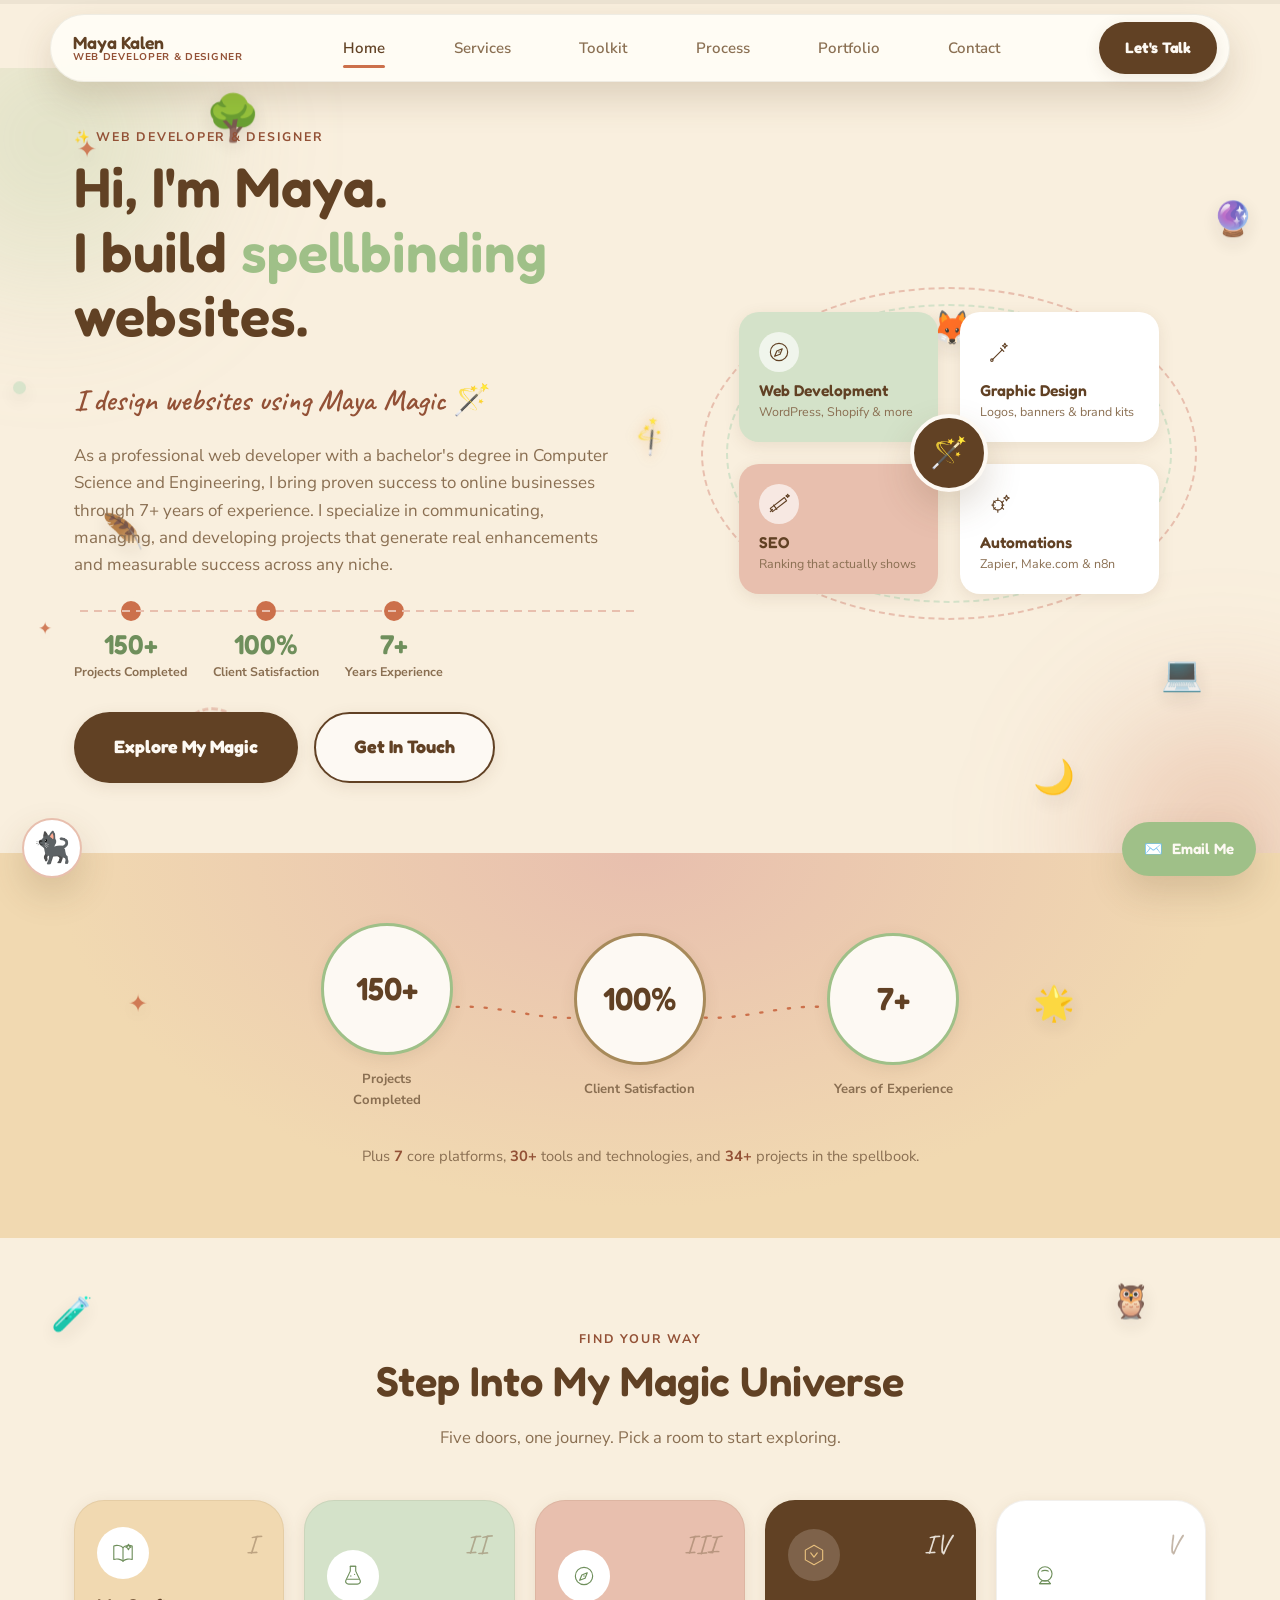
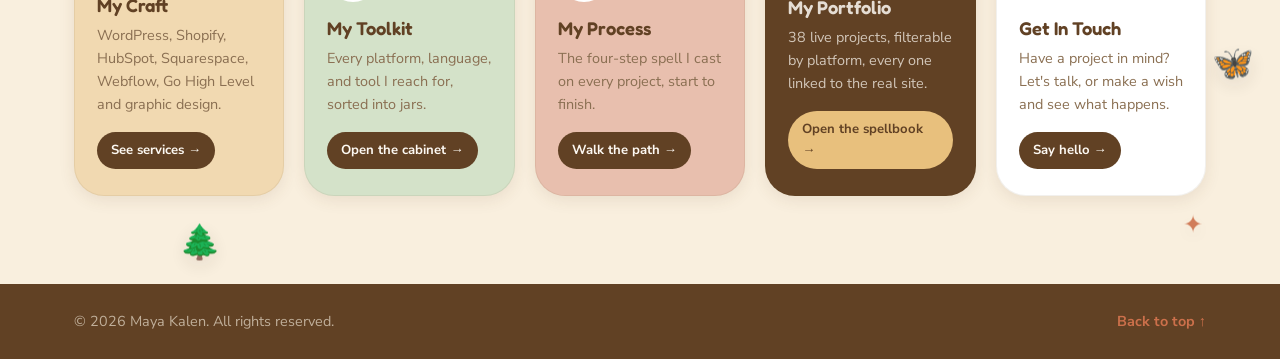
==== commit 4eade1de: "Rebuild site as Maya Kalen's Maya Magic portfolio Multi-page magic-themed site with cream/cocoa/terr" ====
--- a/index.html
+++ b/index.html
@@ -3,44 +3,56 @@
 <head>
 <meta charset="UTF-8">
 <meta name="viewport" content="width=device-width, initial-scale=1.0">
-<title>Leizel Abana — Web Designer &amp; Developer</title>
-<meta name="description" content="Leizel Abana is a web designer and developer with 7+ years of experience across WordPress, Shopify, Webflow, HubSpot, Squarespace and Go High Level.">
+<title>Maya Kalen · Web Developer &amp; Designer</title>
+<meta name="description" content="Maya Kalen is a web developer and designer with 7+ years of experience across WordPress, Shopify, Webflow, HubSpot, Squarespace and Go High Level. Welcome to Maya Magic.">
 <link rel="icon" href="assets/favicon.svg" type="image/svg+xml">
 <link rel="preconnect" href="https://fonts.googleapis.com">
 <link rel="preconnect" href="https://fonts.gstatic.com" crossorigin>
-<link href="https://fonts.googleapis.com/css2?family=Baloo+2:wght@500;600;700;800&family=Nunito+Sans:wght@400;600;700;800&display=swap" rel="stylesheet">
+<link href="https://fonts.googleapis.com/css2?family=Fredoka:wght@400;500;600;700&family=Caveat:wght@600;700&family=Nunito+Sans:wght@400;600;700;800&display=swap" rel="stylesheet">
 <link rel="stylesheet" href="css/style.css">
 </head>
 <body>
 
+<div class="scroll-progress" aria-hidden="true"><div class="scroll-progress-bar" id="scroll-progress-bar"></div></div>
+
+<!-- ================= ICON SPRITE (hand-drawn, not brand logos) ================= -->
+<svg style="display:none" aria-hidden="true">
+  <symbol id="icon-book" viewBox="0 0 48 48"><path d="M24 14C20 10 12 9 7 11v25c5-2 13-1 17 3 4-4 12-5 17-3V11c-5-2-13-1-17 3Z"/><path d="M24 14v25"/><path d="M34 8l1.6 3.4L39 13l-3.4 1.6L34 18l-1.6-3.4L29 13l3.4-1.6Z"/></symbol>
+  <symbol id="icon-potion" viewBox="0 0 48 48"><path d="M19 6h10v9l8 17c1.7 3.6-1 7-5 7H16c-4 0-6.7-3.4-5-7l8-17Z"/><path d="M19 6h10"/><path d="M14 30h20"/><circle cx="20" cy="24" r="1.2" fill="currentColor" stroke="none"/><circle cx="27" cy="21" r="1" fill="currentColor" stroke="none"/></symbol>
+  <symbol id="icon-brush" viewBox="0 0 48 48"><path d="M10 38 28 20"/><path d="M25 17l6 6"/><path d="M33 8l1.4 3 3 1.4-3 1.4L33 17l-1.4-3.2-3-1.4 3-1.4Z"/><circle cx="9" cy="39" r="2.2"/></symbol>
+  <symbol id="icon-orb" viewBox="0 0 48 48"><circle cx="24" cy="20" r="13"/><path d="M18 15c2-2 10-2 12 0"/><path d="M14 38h20"/><path d="M18 33l-4 5h20l-4-5Z"/></symbol>
+  <symbol id="icon-scroll" viewBox="0 0 48 48"><rect x="10" y="16" width="28" height="16" rx="2"/><circle cx="9" cy="24" r="6"/><circle cx="39" cy="24" r="6"/><path d="M18 24h12"/></symbol>
+  <symbol id="icon-compass" viewBox="0 0 48 48"><circle cx="24" cy="24" r="16"/><path d="M30 18l-4 10-10 4 4-10Z"/><circle cx="24" cy="24" r="1.4" fill="currentColor" stroke="none"/></symbol>
+  <symbol id="icon-broom" viewBox="0 0 48 48"><path d="M36 8 16 28"/><path d="M16 28 8 40l6 2 6-8 6 6 4-6-6-6 4-6Z"/><path d="M38 6l1 2 2 1-2 1-1 2-1-2-2-1 2-1Z"/></symbol>
+  <symbol id="icon-quill" viewBox="0 0 48 48"><path d="M38 8C24 10 14 22 10 38c8-2 16-6 20-14"/><path d="M38 8c-2 6-4 10-8 14"/><path d="M10 38l4-4"/></symbol>
+  <symbol id="icon-tower" viewBox="0 0 48 48"><path d="M24 6l6 6H18Z"/><rect x="14" y="16" width="20" height="7" rx="2"/><rect x="10" y="27" width="28" height="7" rx="2"/><rect x="6" y="38" width="36" height="4" rx="2"/></symbol>
+  <symbol id="icon-rune" viewBox="0 0 48 48"><path d="M24 6 40 15v18L24 42 8 33V15Z"/><path d="M18 20l6 8 6-8"/></symbol>
+  <symbol id="icon-spark-gear" viewBox="0 0 48 48"><circle cx="20" cy="26" r="9"/><path d="M20 13v4M20 35v4M9 26h4M27 26h4M12.5 18.5l2.8 2.8M27.7 30.7l2.8 2.8M12.5 33.5l2.8-2.8M27.7 21.3l2.8-2.8"/><path d="M36 8l1.6 3.4L41 13l-3.4 1.6L36 18l-1.6-3.4L31 13l3.4-1.6Z"/></symbol>
+  <symbol id="icon-crystal" viewBox="0 0 48 48"><path d="M14 40 10 22l8-10 8 10-4 18Z"/><path d="M30 40l-3-14 6-8 6 8-3 14Z"/></symbol>
+  <symbol id="icon-telescope" viewBox="0 0 48 48"><path d="M8 32 34 12l4 6-26 20Z"/><path d="M14 26l6 8"/><path d="M8 38l4-4"/><circle cx="38" cy="10" r="1.3" fill="currentColor" stroke="none"/><path d="M40 6l1 2 2 1-2 1-1 2-1-2-2-1 2-1Z"/></symbol>
+  <symbol id="icon-chevron" viewBox="0 0 24 24"><path d="M6 9l6 6 6-6"/></symbol>
+</svg>
+
 <!-- ================= HEADER ================= -->
 <header class="site-header" id="top">
-  <div class="container header-inner">
-    <a href="#top" class="brand" aria-label="Leizel Abana home">
-      <svg class="brand-mark" width="40" height="40" viewBox="0 0 40 40" fill="none" xmlns="http://www.w3.org/2000/svg" aria-hidden="true">
-        <path d="M6 6H13.5V27H24V33H6V6Z" fill="var(--green)"/>
-        <rect x="21" y="10" width="14" height="10" rx="2" stroke="var(--charcoal)" stroke-width="2"/>
-        <path d="M25 27L21 33H31L27 27" stroke="var(--charcoal)" stroke-width="2" stroke-linejoin="round"/>
-        <path d="M24.2 12.5L22.5 15L24.2 17.5" stroke="var(--charcoal)" stroke-width="1.6" stroke-linecap="round" stroke-linejoin="round"/>
-        <path d="M28.5 12L27 17.5" stroke="var(--charcoal)" stroke-width="1.6" stroke-linecap="round"/>
-        <path d="M31.8 12.5L33.5 15L31.8 17.5" stroke="var(--charcoal)" stroke-width="1.6" stroke-linecap="round" stroke-linejoin="round"/>
-      </svg>
+  <div class="header-inner">
+    <a href="index.html" class="brand" aria-label="Maya Kalen home, click to cast a spell">
       <span class="brand-text">
-        <span class="brand-name">Leizel Abana</span>
-        <span class="brand-role">Web Designer &amp; Developer</span>
+        <span class="brand-name">Maya Kalen</span>
+        <span class="brand-role">Web Developer &amp; Designer</span>
       </span>
     </a>
 
     <nav class="site-nav" id="site-nav">
-      <a href="#top" class="nav-link active">Home</a>
-      <a href="#services" class="nav-link">Services</a>
-      <a href="#tools" class="nav-link">Tools</a>
-      <a href="#career" class="nav-link">Career</a>
-      <a href="#portfolio" class="nav-link">Portfolio</a>
-      <a href="#contact" class="nav-link">Contact</a>
+      <a href="index.html" class="nav-link active">Home</a>
+      <a href="services.html" class="nav-link">Services</a>
+      <a href="toolkit.html" class="nav-link">Toolkit</a>
+      <a href="process.html" class="nav-link">Process</a>
+      <a href="portfolio.html" class="nav-link">Portfolio</a>
+      <a href="contact.html" class="nav-link">Contact</a>
     </nav>
 
-    <a href="#contact" class="btn btn-primary btn-small header-cta">Let's Talk</a>
+    <a href="contact.html" class="btn btn-primary btn-small header-cta magnetic">Let's Talk</a>
 
     <button class="nav-toggle" id="nav-toggle" aria-label="Toggle navigation" aria-expanded="false">
       <span></span><span></span><span></span>
@@ -48,861 +60,195 @@
   </div>
 </header>
 
+<div class="magic-toast" id="magic-toast" role="status" aria-live="polite"></div>
+
 <main>
 
 <!-- ================= HERO ================= -->
 <section class="hero" id="home">
   <div class="blob-layer" aria-hidden="true">
-    <div class="blob blob-green" style="width:460px; height:460px; top:-150px; left:-140px;"></div>
-    <div class="blob blob-tan" style="width:400px; height:400px; bottom:-180px; right:-110px; animation-delay:2s;"></div>
+    <div class="blob blob-green" style="width:420px; height:420px; top:-140px; left:-160px;"></div>
+    <div class="blob blob-tan" style="width:360px; height:360px; bottom:-160px; right:-120px; animation-delay:2s;"></div>
   </div>
   <div class="floaties" aria-hidden="true">
-    <span class="floaty circle-shape" style="top:14%; left:3%; animation-duration:8s;"></span>
-    <span class="floaty ring-shape" style="top:60%; left:10%; animation-duration:10s; animation-delay:.4s;"></span>
-    <span class="floaty plus-shape" style="top:66%; left:7%; animation-duration:6.5s; animation-delay:.6s;">+</span>
-    <span class="floaty plus-shape green" style="top:8%; left:32%; animation-duration:7s; animation-delay:1.4s;">+</span>
-    <span class="floaty emoji-shape" style="top:22%; right:6%; animation-duration:7.5s; animation-delay:.3s;">✨</span>
-    <span class="floaty square-shape" style="bottom:12%; right:14%; animation-duration:9s; animation-delay:1.2s;"></span>
-    <span class="floaty dot-shape" style="top:48%; right:2%; animation-duration:5.5s; animation-delay:.8s;"></span>
-    <span class="floaty dot-shape tan" style="top:78%; right:22%; animation-duration:6.8s; animation-delay:.2s;"></span>
-    <span class="floaty line-shape" style="top:36%; left:1%; animation-duration:7.2s; animation-delay:1s; transform:rotate(-30deg);"></span>
-    <span class="floaty line-shape tan" style="bottom:30%; right:6%; animation-duration:8.4s; animation-delay:.5s; transform:rotate(20deg);"></span>
-  </div>
-  <div class="container hero-inner">
-    <div class="hero-badge-wrap" data-animate>
-      <div class="hero-orbit">
-        <span class="orbit-ring ring-a" aria-hidden="true"></span>
-        <span class="orbit-ring ring-b" aria-hidden="true"></span>
-
-        <div class="hero-logo-circle">
-          <svg width="76" height="76" viewBox="0 0 40 40" fill="none" xmlns="http://www.w3.org/2000/svg" aria-hidden="true">
-            <path d="M6 6H13.5V27H24V33H6V6Z" fill="var(--green)"/>
-            <rect x="21" y="10" width="14" height="10" rx="2" stroke="var(--charcoal)" stroke-width="2"/>
-            <path d="M25 27L21 33H31L27 27" stroke="var(--charcoal)" stroke-width="2" stroke-linejoin="round"/>
-            <path d="M24.2 12.5L22.5 15L24.2 17.5" stroke="var(--charcoal)" stroke-width="1.6" stroke-linecap="round" stroke-linejoin="round"/>
-            <path d="M28.5 12L27 17.5" stroke="var(--charcoal)" stroke-width="1.6" stroke-linecap="round"/>
-            <path d="M31.8 12.5L33.5 15L31.8 17.5" stroke="var(--charcoal)" stroke-width="1.6" stroke-linecap="round" stroke-linejoin="round"/>
-          </svg>
-          <p class="hero-logo-name">LEIZEL ABANA</p>
-          <p class="hero-logo-role">WEB DESIGNER &amp; DEVELOPER</p>
-        </div>
-
-        <span class="orbit-badge badge-1" style="--badge-color: var(--green); animation-duration:6.5s;">SEO/GEO</span>
-        <span class="orbit-badge badge-2" style="--badge-color: var(--c-shopify); animation-duration:7.4s; animation-delay:.6s;">AI Automations</span>
-        <span class="orbit-badge badge-3" style="--badge-color: var(--c-webflow); animation-duration:6.9s; animation-delay:1.1s;">Web Development</span>
-        <span class="orbit-badge badge-4" style="--badge-color: var(--c-figma); animation-duration:7.9s; animation-delay:.3s;">Web Designer</span>
-      </div>
-    </div>
-
+    <span class="floaty spark" style="top:8%; left:6%; animation-duration:7.5s;">✦</span>
+    <span class="floaty spark small" style="top:70%; left:3%; animation-duration:6.8s; animation-delay:.4s;">✦</span>
+    <span class="floaty ring-shape" style="bottom:10%; left:14%; animation-duration:9s; animation-delay:.6s;"></span>
+    <span class="floaty dot-shape" style="top:40%; left:1%; animation-duration:6s; animation-delay:.2s;"></span>
+    <span class="floaty prop alt" style="top:16%; right:2%; animation-duration:9.4s; animation-delay:.3s;">🔮</span>
+    <span class="floaty prop small alt" style="bottom:6%; right:16%; animation-duration:8.2s; animation-delay:1s;">🌙</span>
+    <span class="floaty prop small" style="top:56%; left:8%; animation-duration:7.6s; animation-delay:.7s;">🪶</span>
+    <span class="floaty prop lg alt" style="top:2%; left:16%; animation-duration:10s; animation-delay:.2s;">🌳</span>
+    <span class="floaty prop small alt" style="top:74%; right:6%; animation-duration:8.8s; animation-delay:.9s;">💻</span>
+    <span class="floaty prop small" style="top:30%; right:24%; animation-duration:7.4s; animation-delay:.4s;">🦊</span>
+  </div>
+  <div class="container hero-grid">
     <div class="hero-copy" data-animate>
-      <h1>Hello, I'm<br>Leizel Abana!<br><span class="accent">And here we go&hellip;</span></h1>
+      <p class="eyebrow">✨ Web Developer &amp; Designer</p>
+      <h1>Hi, I'm Maya.<br>I build <span class="accent">spellbinding</span> websites.</h1>
+      <p class="hero-tagline script">I design websites using Maya Magic 🪄</p>
       <p class="hero-text">
-        As a professional web developer holding a bachelor's degree in Information
-        Technology engineering, I bring proven success to any online business with
-        7+ years of experience in this field. I communicate, manage, and develop
-        projects that generate productive enhancements and success for any niche.
+        As a professional web developer with a bachelor's degree in Computer
+        Science and Engineering, I bring proven success to online businesses
+        through 7+ years of experience. I specialize in communicating,
+        managing, and developing projects that generate real enhancements
+        and measurable success across any niche.
       </p>
 
-      <div class="hero-stats">
-        <div class="stat">
-          <span class="stat-num">300+</span>
-          <span class="stat-label">Projects Done</span>
-        </div>
-        <div class="stat">
-          <span class="stat-num">100%</span>
-          <span class="stat-label">Clients Worldwide</span>
-        </div>
-        <div class="stat">
-          <span class="stat-num">7+</span>
-          <span class="stat-label">Years of Experience</span>
+      <div class="charm-row">
+        <div class="charm">
+          <span class="charm-badge" aria-hidden="true"></span>
+          <span class="charm-num">150+</span>
+          <span class="charm-label">Projects Completed</span>
+        </div>
+        <div class="charm">
+          <span class="charm-badge" aria-hidden="true"></span>
+          <span class="charm-num">100%</span>
+          <span class="charm-label">Client Satisfaction</span>
+        </div>
+        <div class="charm">
+          <span class="charm-badge" aria-hidden="true"></span>
+          <span class="charm-num">7+</span>
+          <span class="charm-label">Years Experience</span>
         </div>
       </div>
 
       <div class="hero-actions">
-        <a href="#portfolio" class="btn btn-dark">View My Work</a>
-        <a href="#contact" class="btn btn-outline">Get In Touch</a>
-      </div>
-    </div>
-  </div>
-
-  <svg class="squiggle squiggle-1" width="240" height="280" viewBox="0 0 180 220" fill="none" xmlns="http://www.w3.org/2000/svg" aria-hidden="true">
-    <path d="M170 10C170 10 120 20 140 60C160 100 60 90 60 130C60 170 150 160 130 210" stroke="var(--green)" stroke-width="3" stroke-linecap="round"/>
-    <circle cx="170" cy="10" r="16" stroke="var(--green)" stroke-width="3" fill="none"/>
-  </svg>
-  <svg class="squiggle squiggle-3" width="200" height="200" viewBox="0 0 160 160" fill="none" xmlns="http://www.w3.org/2000/svg" aria-hidden="true">
-    <path d="M10 150C50 150 20 100 55 90C90 80 70 40 110 30C140 22 130 10 150 10" stroke="var(--tan-dark, var(--tan))" stroke-width="3" stroke-linecap="round" stroke-dasharray="2 12"/>
-  </svg>
+        <a href="portfolio.html" class="btn btn-primary magnetic btn-glow">Explore My Magic</a>
+        <a href="contact.html" class="btn btn-outline magnetic">Get In Touch</a>
+      </div>
+    </div>
+
+    <div class="collage" id="collage" data-animate>
+      <div class="collage-halo" aria-hidden="true"></div>
+      <div class="collage-halo inner" aria-hidden="true"></div>
+      <div class="collage-lines" aria-hidden="true">
+        <svg viewBox="0 0 100 100" preserveAspectRatio="none">
+          <path d="M8,8 L92,92 M92,8 L8,92" stroke="var(--gold-soft)" stroke-width="0.6" stroke-dasharray="1.5 4"/>
+        </svg>
+      </div>
+      <span class="collage-core" aria-hidden="true">🪄</span>
+
+      <div class="collage-grid" id="collage-grid">
+        <div class="spell-card-float">
+          <div class="spell-card sparkle-host">
+            <span class="card-icon" aria-hidden="true"><svg class="icon"><use href="#icon-compass"/></svg></span>
+            <h3>Web Development</h3>
+            <p>WordPress, Shopify &amp; more</p>
+          </div>
+        </div>
+        <div class="spell-card-float">
+          <div class="spell-card sparkle-host">
+            <span class="card-icon" aria-hidden="true"><svg class="icon"><use href="#icon-brush"/></svg></span>
+            <h3>Graphic Design</h3>
+            <p>Logos, banners &amp; brand kits</p>
+          </div>
+        </div>
+        <div class="spell-card-float">
+          <div class="spell-card sparkle-host">
+            <span class="card-icon" aria-hidden="true"><svg class="icon"><use href="#icon-telescope"/></svg></span>
+            <h3>SEO</h3>
+            <p>Ranking that actually shows</p>
+          </div>
+        </div>
+        <div class="spell-card-float">
+          <div class="spell-card sparkle-host">
+            <span class="card-icon" aria-hidden="true"><svg class="icon"><use href="#icon-spark-gear"/></svg></span>
+            <h3>Automations</h3>
+            <p>Zapier, Make.com &amp; n8n</p>
+          </div>
+        </div>
+      </div>
+    </div>
+  </div>
 </section>
 
-<!-- ================= METRICS SLIDER ================= -->
-<section class="metrics" id="metrics">
+<!-- ================= CONSTELLATION STATS ================= -->
+<section class="constellation-section" id="metrics">
   <div class="floaties" aria-hidden="true">
-    <span class="floaty dot-shape" style="top:20%; left:6%; animation-duration:6.6s;"></span>
-    <span class="floaty dot-shape tan" style="bottom:24%; right:8%; animation-duration:7.2s; animation-delay:.5s;"></span>
-    <span class="floaty plus-shape green" style="top:14%; right:14%; animation-duration:6.8s; animation-delay:.9s;">+</span>
-  </div>
-  <div class="metrics-marquee" data-animate aria-label="Key metrics">
-    <div class="metrics-track" id="metrics-track">
-      <div class="metrics-item">
-        <span class="metrics-num">300+</span>
-        <span class="metrics-label">Projects Delivered</span>
-      </div>
-      <div class="metrics-item">
-        <span class="metrics-num">100%</span>
-        <span class="metrics-label">Clients Worldwide</span>
-      </div>
-      <div class="metrics-item">
-        <span class="metrics-num">7+</span>
-        <span class="metrics-label">Years of Experience</span>
-      </div>
-      <div class="metrics-item">
-        <span class="metrics-num">7</span>
-        <span class="metrics-label">Core Platforms &amp; Services</span>
-      </div>
-      <div class="metrics-item">
-        <span class="metrics-num">34</span>
-        <span class="metrics-label">Case Studies in Portfolio</span>
-      </div>
-      <div class="metrics-item">
-        <span class="metrics-num">48+</span>
-        <span class="metrics-label">Tools &amp; Technologies Used</span>
-      </div>
-
-      <!-- duplicate set, hidden from assistive tech, so the loop reads seamlessly -->
-      <div class="metrics-item" aria-hidden="true">
-        <span class="metrics-num">300+</span>
-        <span class="metrics-label">Projects Delivered</span>
-      </div>
-      <div class="metrics-item" aria-hidden="true">
-        <span class="metrics-num">100%</span>
-        <span class="metrics-label">Clients Worldwide</span>
-      </div>
-      <div class="metrics-item" aria-hidden="true">
-        <span class="metrics-num">7+</span>
-        <span class="metrics-label">Years of Experience</span>
-      </div>
-      <div class="metrics-item" aria-hidden="true">
-        <span class="metrics-num">7</span>
-        <span class="metrics-label">Core Platforms &amp; Services</span>
-      </div>
-      <div class="metrics-item" aria-hidden="true">
-        <span class="metrics-num">34</span>
-        <span class="metrics-label">Case Studies in Portfolio</span>
-      </div>
-      <div class="metrics-item" aria-hidden="true">
-        <span class="metrics-num">48+</span>
-        <span class="metrics-label">Tools &amp; Technologies Used</span>
-      </div>
-    </div>
+    <span class="floaty spark" style="top:10%; left:10%; animation-duration:7.4s;">✦</span>
+    <span class="floaty spark small" style="bottom:14%; right:8%; animation-duration:6.8s; animation-delay:.4s;">✦</span>
+    <span class="floaty prop small alt" style="top:8%; right:16%; animation-duration:8.6s; animation-delay:.6s;">🌟</span>
+    <span class="floaty prop small" style="bottom:10%; left:16%; animation-duration:7.8s; animation-delay:.2s;">🪄</span>
+  </div>
+  <div class="container">
+    <div class="constellation" data-animate>
+      <svg class="const-line" viewBox="0 0 760 200" preserveAspectRatio="none" aria-hidden="true">
+        <path d="M120,120 C220,40 300,150 380,70 C460,150 540,40 640,120" fill="none" stroke="var(--gold)" stroke-width="2.5" stroke-dasharray="2 12" stroke-linecap="round"/>
+      </svg>
+      <div class="const-node">
+        <span class="const-circle"><span class="const-num">150+</span></span>
+        <span class="const-label">Projects Completed</span>
+      </div>
+      <div class="const-node">
+        <span class="const-circle"><span class="const-num">100%</span></span>
+        <span class="const-label">Client Satisfaction</span>
+      </div>
+      <div class="const-node">
+        <span class="const-circle"><span class="const-num">7+</span></span>
+        <span class="const-label">Years of Experience</span>
+      </div>
+    </div>
+    <p class="constellation-caption" data-animate>
+      Plus <strong>7</strong> core platforms, <strong>30+</strong> tools and technologies, and <strong>34+</strong> projects in the spellbook.
+    </p>
   </div>
 </section>
 
-<!-- ================= SERVICES ================= -->
-<section class="services" id="services">
-  <div class="blob-layer" aria-hidden="true">
-    <div class="blob blob-tan" style="width:380px; height:380px; top:16%; right:-160px;"></div>
-  </div>
+<!-- ================= HUB: WHERE TO NEXT ================= -->
+<section class="hub" id="explore">
   <div class="floaties" aria-hidden="true">
-    <span class="floaty circle-shape" style="top:8%; right:4%; animation-duration:7s;"></span>
-    <span class="floaty ring-shape" style="bottom:6%; right:20%; animation-duration:9.5s; animation-delay:.9s;"></span>
-    <span class="floaty emoji-shape" style="bottom:10%; left:4%; animation-duration:8.5s; animation-delay:.5s;">🧩</span>
-    <span class="floaty plus-shape" style="top:60%; right:8%; animation-duration:6s; animation-delay:1s;">+</span>
-    <span class="floaty dot-shape tan" style="top:30%; left:2%; animation-duration:6.4s; animation-delay:.3s;"></span>
-    <span class="floaty line-shape" style="top:4%; left:20%; animation-duration:7.8s; animation-delay:1.1s; transform:rotate(15deg);"></span>
-  </div>
-  <svg class="squiggle squiggle-4" width="200" height="240" viewBox="0 0 160 200" fill="none" xmlns="http://www.w3.org/2000/svg" aria-hidden="true">
-    <path d="M20 10C60 10 30 60 65 75C100 90 80 130 115 145C140 155 130 175 150 190" stroke="var(--green)" stroke-width="3" stroke-linecap="round" stroke-dasharray="2 12"/>
-  </svg>
-  <svg class="wave-divider" viewBox="0 0 1440 100" preserveAspectRatio="none" aria-hidden="true">
-    <path d="M0,45 C240,95 480,0 720,35 C960,70 1200,15 1440,55 L1440,100 L0,100 Z" fill="var(--cream-soft)"/>
-    <path d="M0,45 C240,95 480,0 720,35 C960,70 1200,15 1440,55" fill="none" stroke="var(--green)" stroke-width="3" stroke-linecap="round" vector-effect="non-scaling-stroke" opacity="0.55"/>
-  </svg>
+    <span class="floaty prop small alt" style="top:6%; left:4%; animation-duration:8.4s;">🧪</span>
+    <span class="floaty spark" style="bottom:8%; right:6%; animation-duration:7.2s; animation-delay:.5s;">✦</span>
+    <span class="floaty prop alt" style="top:4%; right:10%; animation-duration:9.2s; animation-delay:.6s;">🦉</span>
+    <span class="floaty prop small" style="bottom:4%; left:14%; animation-duration:8s; animation-delay:.3s;">🌲</span>
+    <span class="floaty prop small alt" style="top:60%; right:2%; animation-duration:7.8s; animation-delay:1s;">🦋</span>
+  </div>
   <div class="container">
-    <p class="eyebrow" data-animate>What I Do</p>
-    <h2 data-animate>My Expertise</h2>
-
-    <div class="services-grid">
-      <article class="service-card" data-animate style="--cat-color: #21759B;">
-        <div class="service-icon" aria-hidden="true">
-          <span class="icon-fallback">🌐</span>
-          <img class="icon-logo" src="https://cdn.simpleicons.org/wordpress/21759B" alt="" loading="lazy"
-               onload="this.previousElementSibling.style.display='none'; this.style.display='block';"
-               onerror="this.remove();">
-        </div>
-        <h3>WordPress</h3>
-        <p>Over 7 years designing and developing websites using WordPress. Skilled with
-          Elementor, Divi, and Avada, and plugins like WooCommerce, Yoast SEO, and
-          Contact Forms. I customize themes and plugins with HTML/CSS, optimize sites
-          for performance, and convert PSD designs into fully built WordPress sites.</p>
-      </article>
-
-      <article class="service-card" data-animate style="--cat-color: #95BF47;">
-        <div class="service-icon" aria-hidden="true">
-          <span class="icon-fallback">🛍️</span>
-          <img class="icon-logo" src="https://cdn.simpleicons.org/shopify/95BF47" alt="" loading="lazy"
-               onload="this.previousElementSibling.style.display='none'; this.style.display='block';"
-               onerror="this.remove();">
-        </div>
-        <h3>Shopify</h3>
-        <p>I build and customize Shopify themes using Liquid, HTML, CSS, and JavaScript,
-          converting Figma designs into stores that look great and run smoothly. I
-          improve site speed, clean up code, fix checkout and product page issues, and
-          set up abandoned cart recovery and product filters to help boost sales.</p>
-      </article>
-
-      <article class="service-card" data-animate style="--cat-color: #8A6FE0;">
-        <div class="service-icon" aria-hidden="true">🎨</div>
-        <h3>Graphic Designing</h3>
-        <p>Logos, flyers, banners, brochures, and templates for ads and emails. I turn
-          Figma or PSD designs into WordPress, Shopify, or custom websites using Adobe
-          Photoshop, Illustrator, InDesign, and Figma — plus social media management
-          and content creation to help businesses grow online.</p>
-      </article>
-
-      <article class="service-card" data-animate style="--cat-color: #FF7A59;">
-        <div class="service-icon" aria-hidden="true">
-          <span class="icon-fallback">🧡</span>
-          <img class="icon-logo" src="https://cdn.simpleicons.org/hubspot/FF7A59" alt="" loading="lazy"
-               onload="this.previousElementSibling.style.display='none'; this.style.display='block';"
-               onerror="this.remove();">
-        </div>
-        <h3>HubSpot</h3>
-        <p>Building and managing HubSpot websites, landing pages, and automation, with
-          custom HubL coding for advanced CMS functionality. Seamless integration with
-          HubSpot CRM for automation and lead nurturing, plus A/B testing and analytics
-          for continuous improvement.</p>
-      </article>
-
-      <article class="service-card" data-animate style="--cat-color: #000000;">
-        <div class="service-icon" aria-hidden="true">
-          <span class="icon-fallback">⬛</span>
-          <img class="icon-logo" src="https://cdn.simpleicons.org/squarespace/000000" alt="" loading="lazy"
-               onload="this.previousElementSibling.style.display='none'; this.style.display='block';"
-               onerror="this.remove();">
-        </div>
-        <h3>Squarespace</h3>
-        <p>Extensive experience building custom Squarespace sites with a range of
-          features and functions — especially for artists. I've designed sites with
-          memberships, courses, offer pages, and checkout pages, and I'm comfortable
-          adding custom HTML, CSS, and JS.</p>
-      </article>
-
-      <article class="service-card" data-animate style="--cat-color: #4353FF;">
-        <div class="service-icon" aria-hidden="true">
-          <span class="icon-fallback">🔷</span>
-          <img class="icon-logo" src="https://cdn.simpleicons.org/webflow/4353FF" alt="" loading="lazy"
-               onload="this.previousElementSibling.style.display='none'; this.style.display='block';"
-               onerror="this.remove();">
-        </div>
-        <h3>Webflow</h3>
-        <p>Strong experience with Webflow CMS, Designer, and Interactions — building
-          responsive, high-performance websites that match design needs. I focus on
-          clean UI/UX, cross-device reliability, and use CSS and JavaScript to ensure
-          great performance and client satisfaction.</p>
-      </article>
-
-      <article class="service-card" data-animate style="--cat-color: #E0634D;">
-        <div class="service-icon" aria-hidden="true">🚀</div>
-        <h3>Go High Level</h3>
-        <p>Designing landing pages, funnels, and websites in Go High Level, plus setting
-          up workflows, automations, and email campaigns. I build systems for
-          subscriptions, checkouts, and communities to help boost traffic and grow
-          your business.</p>
-      </article>
-    </div>
-  </div>
-</section>
-
-<!-- ================= TOOLS ================= -->
-<section class="tools" id="tools">
-  <div class="blob-layer" aria-hidden="true">
-    <div class="blob blob-green" style="width:350px; height:350px; top:6%; left:-150px;"></div>
-    <div class="blob blob-tan" style="width:320px; height:320px; bottom:-130px; right:-110px; animation-delay:3s;"></div>
-  </div>
-  <div class="floaties" aria-hidden="true">
-    <span class="floaty square-shape" style="top:10%; left:5%; animation-duration:8s;"></span>
-    <span class="floaty ring-shape" style="top:14%; right:8%; animation-duration:9s; animation-delay:.6s;"></span>
-    <span class="floaty emoji-shape" style="bottom:8%; right:6%; animation-duration:7s; animation-delay:.7s;">⚡</span>
-    <span class="floaty dot-shape" style="top:70%; left:3%; animation-duration:6s; animation-delay:.3s;"></span>
-    <span class="floaty plus-shape green" style="bottom:14%; left:22%; animation-duration:7.4s; animation-delay:1.3s;">+</span>
-    <span class="floaty line-shape tan" style="top:40%; right:2%; animation-duration:6.6s; animation-delay:.9s; transform:rotate(-18deg);"></span>
-  </div>
-  <svg class="wave-divider" viewBox="0 0 1440 100" preserveAspectRatio="none" aria-hidden="true">
-    <path d="M0,55 C240,10 480,90 720,50 C960,15 1200,80 1440,40 L1440,100 L0,100 Z" fill="var(--cream)"/>
-    <path d="M0,55 C240,10 480,90 720,50 C960,15 1200,80 1440,40" fill="none" stroke="var(--tan-dark, var(--tan))" stroke-width="3" stroke-linecap="round" vector-effect="non-scaling-stroke" opacity="0.7"/>
-  </svg>
-  <div class="container">
-    <p class="eyebrow" data-animate>The Stack</p>
-    <h2 data-animate>Designing &amp; Developing Tools I Use</h2>
-
-    <div class="tools-grid">
-      <div class="tool-card" data-animate>
-        <h3>🖌 Design Tools</h3>
-        <div class="chips">
-          <span class="chip">Figma</span>
-          <span class="chip">Adobe Creative Suite</span>
-          <span class="chip">Canva</span>
-        </div>
-      </div>
-
-      <div class="tool-card" data-animate>
-        <h3>💻 Development Tools &amp; Platforms</h3>
-        <div class="chips">
-          <span class="chip">WordPress</span>
-          <span class="chip">Shopify</span>
-          <span class="chip">Go High Level</span>
-          <span class="chip">Kajabi</span>
-          <span class="chip">Squarespace</span>
-          <span class="chip">Kartra</span>
-          <span class="chip">HubSpot</span>
-          <span class="chip">ClickFunnels</span>
-          <span class="chip">Webflow</span>
-          <span class="chip">Wix</span>
-          <span class="chip">Mailchimp</span>
-          <span class="chip">PHP</span>
-          <span class="chip">Laravel</span>
-          <span class="chip">HTML</span>
-          <span class="chip">CSS</span>
-          <span class="chip">React JS</span>
-          <span class="chip">Node JS</span>
-        </div>
-      </div>
-
-      <div class="tool-card" data-animate>
-        <h3>⚡ Automation &amp; Integrations</h3>
-        <div class="chips">
-          <span class="chip">Zapier</span>
-          <span class="chip">Make.com</span>
-          <span class="chip">Zoho</span>
-        </div>
-      </div>
-
-      <div class="tool-card" data-animate>
-        <h3>📌 Hosting &amp; Version Control</h3>
-        <div class="chips">
-          <span class="chip">AWS</span>
-          <span class="chip">Firebase</span>
-          <span class="chip">SQL</span>
-          <span class="chip">MySQL</span>
-          <span class="chip">MongoDB</span>
-          <span class="chip">PostgreSQL</span>
-          <span class="chip">Digital Ocean</span>
-          <span class="chip">Hostinger</span>
-          <span class="chip">GoDaddy</span>
-          <span class="chip">Cloudflare</span>
-          <span class="chip">GitHub</span>
-          <span class="chip">GitLab</span>
-          <span class="chip">Bitbucket</span>
-        </div>
-      </div>
-
-      <div class="tool-card" data-animate>
-        <h3>🔍 SEO &amp; Performance</h3>
-        <div class="chips">
-          <span class="chip">Google Search Console</span>
-          <span class="chip">Google Analytics</span>
-          <span class="chip">Yoast SEO</span>
-          <span class="chip">Rank Math</span>
-          <span class="chip">Keyword Planner</span>
-          <span class="chip">Screaming Frog</span>
-          <span class="chip">SEMrush</span>
-          <span class="chip">Ahrefs</span>
-          <span class="chip">Seona</span>
-        </div>
-      </div>
-
-      <div class="tool-card" data-animate>
-        <h3>🤖 AI Tools</h3>
-        <div class="chips">
-          <span class="chip">ChatGPT</span>
-          <span class="chip">Claude</span>
-          <span class="chip">Perplexity.ai</span>
-        </div>
-      </div>
-    </div>
-  </div>
-</section>
-
-<!-- ================= CAREER ================= -->
-<section class="career" id="career">
-  <div class="blob-layer" aria-hidden="true">
-    <div class="blob blob-green" style="width:380px; height:380px; top:-130px; right:-120px;"></div>
-    <div class="blob blob-tan" style="width:320px; height:320px; bottom:-120px; left:-110px; animation-delay:2s;"></div>
-  </div>
-  <div class="floaties" aria-hidden="true">
-    <span class="floaty circle-shape" style="top:8%; left:4%; animation-duration:7.6s;"></span>
-    <span class="floaty ring-shape" style="bottom:10%; right:8%; animation-duration:9.6s; animation-delay:.5s;"></span>
-    <span class="floaty plus-shape green" style="top:60%; left:2%; animation-duration:6.8s; animation-delay:1s;">+</span>
-    <span class="floaty dot-shape tan" style="top:20%; right:4%; animation-duration:6.2s; animation-delay:.3s;"></span>
-    <span class="floaty line-shape" style="bottom:30%; left:6%; animation-duration:7.4s; animation-delay:.8s; transform:rotate(18deg);"></span>
-  </div>
-  <svg class="squiggle squiggle-4" width="200" height="240" viewBox="0 0 160 200" fill="none" xmlns="http://www.w3.org/2000/svg" aria-hidden="true">
-    <path d="M20 10C60 10 30 60 65 75C100 90 80 130 115 145C140 155 130 175 150 190" stroke="var(--tan-dark, var(--tan))" stroke-width="3" stroke-linecap="round" stroke-dasharray="2 12"/>
-  </svg>
-  <div class="container">
-    <p class="eyebrow" data-animate>Career</p>
-    <h2 data-animate>My Way</h2>
-    <p class="section-lede" data-animate>The journey to becoming who I am today wasn't easy, and I look back on every step with love. Below are my key roles.</p>
-
-    <div class="roadmap" id="roadmap">
-      <svg class="roadmap-line" viewBox="0 0 80 100" preserveAspectRatio="none" aria-hidden="true">
-        <path id="roadmap-path" fill="none" stroke="var(--green)" stroke-width="3" stroke-linecap="round"/>
-      </svg>
-
-      <div class="roadmap-item roadmap-left" data-animate>
-        <span class="roadmap-dot" style="--dot-color: var(--green);"></span>
-        <div class="timeline-content">
-          <span class="timeline-dates">2021 &rarr; Now</span>
-          <h3>Remote Web Developer</h3>
-          <p class="timeline-company">Freelance</p>
-        </div>
-      </div>
-      <div class="roadmap-item roadmap-right" data-animate>
-        <span class="roadmap-dot" style="--dot-color: var(--c-shopify);"></span>
-        <div class="timeline-content">
-          <span class="timeline-dates">2024 &rarr; 2025</span>
-          <h3>WordPress Developer</h3>
-          <p class="timeline-company">Nexus Growth</p>
-        </div>
-      </div>
-      <div class="roadmap-item roadmap-left" data-animate>
-        <span class="roadmap-dot" style="--dot-color: var(--c-webflow);"></span>
-        <div class="timeline-content">
-          <span class="timeline-dates">2022 &rarr; 2024</span>
-          <h3>Lead Full-Stack Developer</h3>
-          <p class="timeline-company">Prism Digital Marketing</p>
-        </div>
-      </div>
-      <div class="roadmap-item roadmap-right" data-animate>
-        <span class="roadmap-dot" style="--dot-color: var(--c-figma);"></span>
-        <div class="timeline-content">
-          <span class="timeline-dates">2018 &rarr; 2022</span>
-          <h3>Web/SEO Specialist</h3>
-          <p class="timeline-company">Freelance</p>
-        </div>
-      </div>
-    </div>
-
-    <a href="about.html" class="btn btn-primary timeline-cta" data-animate>My Journey <span aria-hidden="true">&rarr;</span></a>
-  </div>
-</section>
-
-<!-- ================= PORTFOLIO ================= -->
-<section class="portfolio" id="portfolio">
-  <div class="blob-layer" aria-hidden="true">
-    <div class="blob blob-tan" style="width:400px; height:400px; top:-130px; right:-130px;"></div>
-    <div class="blob blob-green" style="width:350px; height:350px; bottom:-150px; left:-120px; animation-delay:1.5s;"></div>
-  </div>
-  <div class="floaties" aria-hidden="true">
-    <span class="floaty circle-shape" style="top:6%; left:2%; animation-duration:7.5s;"></span>
-    <span class="floaty ring-shape" style="top:40%; left:1%; animation-duration:10s; animation-delay:.8s;"></span>
-    <span class="floaty emoji-shape" style="top:4%; right:4%; animation-duration:8s; animation-delay:.4s;">🚀</span>
-    <span class="floaty plus-shape" style="bottom:20%; left:4%; animation-duration:6.5s; animation-delay:1s;">+</span>
-    <span class="floaty plus-shape green" style="top:16%; right:16%; animation-duration:7.1s; animation-delay:.2s;">+</span>
-    <span class="floaty square-shape" style="bottom:6%; right:3%; animation-duration:9s; animation-delay:.7s;"></span>
-    <span class="floaty dot-shape tan" style="bottom:38%; right:8%; animation-duration:6.2s; animation-delay:1.2s;"></span>
-    <span class="floaty line-shape" style="top:2%; left:22%; animation-duration:7.6s; animation-delay:.5s; transform:rotate(24deg);"></span>
-  </div>
-  <svg class="squiggle squiggle-3" width="200" height="220" viewBox="0 0 160 180" fill="none" xmlns="http://www.w3.org/2000/svg" aria-hidden="true">
-    <path d="M15 12C55 12 25 55 60 68C95 82 75 118 112 132C140 143 132 158 150 170" stroke="var(--tan-dark, var(--tan))" stroke-width="3" stroke-linecap="round" stroke-dasharray="2 12"/>
-  </svg>
-  <div class="container">
-    <p class="eyebrow" data-animate>Selected Work</p>
-    <h2 data-animate>Portfolio</h2>
-    <p class="section-lede" data-animate>A sample of live client sites and design work across every platform I build on. Click through to view any project.</p>
-
-    <div class="filter-bar" data-animate role="tablist" aria-label="Filter portfolio by platform">
-      <button class="filter-btn active" data-filter="all"><span class="pill"><span class="filter-icon">✨</span>All<span class="filter-count"></span></span></button>
-      <button class="filter-btn" data-filter="wordpress" style="--cat-color: var(--c-wordpress);"><span class="pill"><span class="filter-icon">🌐</span>WordPress<span class="filter-count"></span></span></button>
-      <button class="filter-btn" data-filter="shopify" style="--cat-color: var(--c-shopify);"><span class="pill"><span class="filter-icon">🛍️</span>Shopify<span class="filter-count"></span></span></button>
-      <button class="filter-btn" data-filter="webflow" style="--cat-color: var(--c-webflow);"><span class="pill"><span class="filter-icon">🔷</span>Webflow<span class="filter-count"></span></span></button>
-      <button class="filter-btn" data-filter="ghl" style="--cat-color: var(--c-ghl);"><span class="pill"><span class="filter-icon">🚀</span>Go High Level<span class="filter-count"></span></span></button>
-      <button class="filter-btn" data-filter="custom" style="--cat-color: var(--c-custom);"><span class="pill"><span class="filter-icon">⚙️</span>Custom<span class="filter-count"></span></span></button>
-      <button class="filter-btn" data-filter="figma" style="--cat-color: var(--c-figma);"><span class="pill"><span class="filter-icon">🎨</span>Figma Design<span class="filter-count"></span></span></button>
-    </div>
-
-    <p class="results-count" id="results-count"></p>
-
-    <div class="portfolio-grid" id="portfolio-grid">
-      <!-- WordPress -->
-      <a class="port-card" data-cat="wordpress" style="--cat-color: var(--c-wordpress);" href="https://www.yourceramica.com/" target="_blank" rel="noopener">
-        <span class="port-bg-icon" aria-hidden="true">🌐</span>
-        <div class="port-chrome"><span class="chrome-dot dot-r"></span><span class="chrome-dot dot-y"></span><span class="chrome-dot dot-g"></span><span class="chrome-url">yourceramica.com</span></div>
-        <div class="port-body">
-          <span class="port-tag">WordPress</span>
-          <h3>Your Ceramica</h3>
-          <span class="port-link">Visit site ↗</span>
-        </div>
-      </a>
-      <a class="port-card" data-cat="wordpress" style="--cat-color: var(--c-wordpress);" href="https://webuyanydebts.com/" target="_blank" rel="noopener">
-        <span class="port-bg-icon" aria-hidden="true">🌐</span>
-        <div class="port-chrome"><span class="chrome-dot dot-r"></span><span class="chrome-dot dot-y"></span><span class="chrome-dot dot-g"></span><span class="chrome-url">webuyanydebts.com</span></div>
-        <div class="port-body">
-          <span class="port-tag">WordPress</span>
-          <h3>We Buy Any Debts</h3>
-          <span class="port-link">Visit site ↗</span>
-        </div>
-      </a>
-      <a class="port-card" data-cat="wordpress" style="--cat-color: var(--c-wordpress);" href="https://seascend.com/" target="_blank" rel="noopener">
-        <span class="port-bg-icon" aria-hidden="true">🌐</span>
-        <div class="port-chrome"><span class="chrome-dot dot-r"></span><span class="chrome-dot dot-y"></span><span class="chrome-dot dot-g"></span><span class="chrome-url">seascend.com</span></div>
-        <div class="port-body">
-          <span class="port-tag">WordPress</span>
-          <h3>Seascend</h3>
-          <span class="port-link">Visit site ↗</span>
-        </div>
-      </a>
-      <a class="port-card" data-cat="wordpress" style="--cat-color: var(--c-wordpress);" href="https://thinkfish.co/" target="_blank" rel="noopener">
-        <span class="port-bg-icon" aria-hidden="true">🌐</span>
-        <div class="port-chrome"><span class="chrome-dot dot-r"></span><span class="chrome-dot dot-y"></span><span class="chrome-dot dot-g"></span><span class="chrome-url">thinkfish.co</span></div>
-        <div class="port-body">
-          <span class="port-tag">WordPress</span>
-          <h3>Think Fish</h3>
-          <span class="port-link">Visit site ↗</span>
-        </div>
-      </a>
-      <a class="port-card" data-cat="wordpress" style="--cat-color: var(--c-wordpress);" href="https://lingawa.com/" target="_blank" rel="noopener">
-        <span class="port-bg-icon" aria-hidden="true">🌐</span>
-        <div class="port-chrome"><span class="chrome-dot dot-r"></span><span class="chrome-dot dot-y"></span><span class="chrome-dot dot-g"></span><span class="chrome-url">lingawa.com</span></div>
-        <div class="port-body">
-          <span class="port-tag">WordPress</span>
-          <h3>Lingawa</h3>
-          <span class="port-link">Visit site ↗</span>
-        </div>
-      </a>
-      <a class="port-card port-card--wide" data-cat="wordpress" style="--cat-color: var(--c-wordpress);" href="https://www.hallmarkcarehomes.co.uk/" target="_blank" rel="noopener">
-        <span class="port-bg-icon" aria-hidden="true">🌐</span>
-        <div class="port-chrome"><span class="chrome-dot dot-r"></span><span class="chrome-dot dot-y"></span><span class="chrome-dot dot-g"></span><span class="chrome-url">hallmarkcarehomes.co.uk</span></div>
-        <div class="port-body">
-          <span class="port-tag">WordPress</span>
-          <h3>Hallmark Care Homes</h3>
-          <span class="port-link">Visit site ↗</span>
-        </div>
-      </a>
-      <a class="port-card" data-cat="wordpress" style="--cat-color: var(--c-wordpress);" href="https://learn.luxenbeautypa.com/luxe-n-beauty-training-program-landing-page-v4/" target="_blank" rel="noopener">
-        <span class="port-bg-icon" aria-hidden="true">🌐</span>
-        <div class="port-chrome"><span class="chrome-dot dot-r"></span><span class="chrome-dot dot-y"></span><span class="chrome-dot dot-g"></span><span class="chrome-url">learn.luxenbeautypa.com</span></div>
-        <div class="port-body">
-          <span class="port-tag">WordPress</span>
-          <h3>Luxe N Beauty — Training Program Landing Page</h3>
-          <span class="port-link">Visit site ↗</span>
-        </div>
-      </a>
-
-      <!-- Shopify -->
-      <a class="port-card" data-cat="shopify" style="--cat-color: var(--c-shopify);" href="https://www.louisemshoes.com/" target="_blank" rel="noopener">
-        <span class="port-bg-icon" aria-hidden="true">🛍️</span>
-        <div class="port-chrome"><span class="chrome-dot dot-r"></span><span class="chrome-dot dot-y"></span><span class="chrome-dot dot-g"></span><span class="chrome-url">louisemshoes.com</span></div>
-        <div class="port-body">
-          <span class="port-tag">Shopify</span>
-          <h3>Louise M Shoes</h3>
-          <span class="port-link">Visit site ↗</span>
-        </div>
-      </a>
-      <a class="port-card" data-cat="shopify" style="--cat-color: var(--c-shopify);" href="https://www.mysexystyles.com/" target="_blank" rel="noopener">
-        <span class="port-bg-icon" aria-hidden="true">🛍️</span>
-        <div class="port-chrome"><span class="chrome-dot dot-r"></span><span class="chrome-dot dot-y"></span><span class="chrome-dot dot-g"></span><span class="chrome-url">mysexystyles.com</span></div>
-        <div class="port-body">
-          <span class="port-tag">Shopify</span>
-          <h3>My Sexy Styles</h3>
-          <span class="port-link">Visit site ↗</span>
-        </div>
-      </a>
-      <a class="port-card" data-cat="shopify" style="--cat-color: var(--c-shopify);" href="https://averraglow.com/" target="_blank" rel="noopener">
-        <span class="port-bg-icon" aria-hidden="true">🛍️</span>
-        <div class="port-chrome"><span class="chrome-dot dot-r"></span><span class="chrome-dot dot-y"></span><span class="chrome-dot dot-g"></span><span class="chrome-url">averraglow.com</span></div>
-        <div class="port-body">
-          <span class="port-tag">Shopify</span>
-          <h3>Averra Glow</h3>
-          <span class="port-link">Visit site ↗</span>
-        </div>
-      </a>
-      <a class="port-card" data-cat="shopify" style="--cat-color: var(--c-shopify);" href="https://ngayawellness.com.au/" target="_blank" rel="noopener">
-        <span class="port-bg-icon" aria-hidden="true">🛍️</span>
-        <div class="port-chrome"><span class="chrome-dot dot-r"></span><span class="chrome-dot dot-y"></span><span class="chrome-dot dot-g"></span><span class="chrome-url">ngayawellness.com.au</span></div>
-        <div class="port-body">
-          <span class="port-tag">Shopify</span>
-          <h3>Ngaya Wellness</h3>
-          <span class="port-link">Visit site ↗</span>
-        </div>
-      </a>
-      <a class="port-card port-card--wide" data-cat="shopify" style="--cat-color: var(--c-shopify);" href="https://kumikookoon.com/" target="_blank" rel="noopener">
-        <span class="port-bg-icon" aria-hidden="true">🛍️</span>
-        <div class="port-chrome"><span class="chrome-dot dot-r"></span><span class="chrome-dot dot-y"></span><span class="chrome-dot dot-g"></span><span class="chrome-url">kumikookoon.com</span></div>
-        <div class="port-body">
-          <span class="port-tag">Shopify</span>
-          <h3>Kumi Kookoon</h3>
-          <span class="port-link">Visit site ↗</span>
-        </div>
-      </a>
-      <a class="port-card" data-cat="shopify" style="--cat-color: var(--c-shopify);" href="https://reneeblake.com.au/" target="_blank" rel="noopener">
-        <span class="port-bg-icon" aria-hidden="true">🛍️</span>
-        <div class="port-chrome"><span class="chrome-dot dot-r"></span><span class="chrome-dot dot-y"></span><span class="chrome-dot dot-g"></span><span class="chrome-url">reneeblake.com.au</span></div>
-        <div class="port-body">
-          <span class="port-tag">Shopify</span>
-          <h3>Renee Blake</h3>
-          <span class="port-link">Visit site ↗</span>
-        </div>
-      </a>
-      <a class="port-card" data-cat="shopify" style="--cat-color: var(--c-shopify);" href="https://chasehallstudio.com/" target="_blank" rel="noopener">
-        <span class="port-bg-icon" aria-hidden="true">🛍️</span>
-        <div class="port-chrome"><span class="chrome-dot dot-r"></span><span class="chrome-dot dot-y"></span><span class="chrome-dot dot-g"></span><span class="chrome-url">chasehallstudio.com</span></div>
-        <div class="port-body">
-          <span class="port-tag">Shopify</span>
-          <h3>Chase Hall Studio</h3>
-          <span class="port-link">Visit site ↗</span>
-        </div>
-      </a>
-      <a class="port-card" data-cat="shopify" style="--cat-color: var(--c-shopify);" href="https://normanandblake.com/" target="_blank" rel="noopener">
-        <span class="port-bg-icon" aria-hidden="true">🛍️</span>
-        <div class="port-chrome"><span class="chrome-dot dot-r"></span><span class="chrome-dot dot-y"></span><span class="chrome-dot dot-g"></span><span class="chrome-url">normanandblake.com</span></div>
-        <div class="port-body">
-          <span class="port-tag">Shopify</span>
-          <h3>Norman and Blake</h3>
-          <span class="port-link">Visit site ↗</span>
-        </div>
-      </a>
-
-      <!-- Webflow -->
-      <a class="port-card" data-cat="webflow" style="--cat-color: var(--c-webflow);" href="https://www.shepelshowroom.com/" target="_blank" rel="noopener">
-        <span class="port-bg-icon" aria-hidden="true">🔷</span>
-        <div class="port-chrome"><span class="chrome-dot dot-r"></span><span class="chrome-dot dot-y"></span><span class="chrome-dot dot-g"></span><span class="chrome-url">shepelshowroom.com</span></div>
-        <div class="port-body">
-          <span class="port-tag">Webflow</span>
-          <h3>Shepel Showroom</h3>
-          <span class="port-link">Visit site ↗</span>
-        </div>
-      </a>
-      <a class="port-card" data-cat="webflow" style="--cat-color: var(--c-webflow);" href="https://www.greaterseattlegutters.com/" target="_blank" rel="noopener">
-        <span class="port-bg-icon" aria-hidden="true">🔷</span>
-        <div class="port-chrome"><span class="chrome-dot dot-r"></span><span class="chrome-dot dot-y"></span><span class="chrome-dot dot-g"></span><span class="chrome-url">greaterseattlegutters.com</span></div>
-        <div class="port-body">
-          <span class="port-tag">Webflow</span>
-          <h3>Greater Seattle Gutters</h3>
-          <span class="port-link">Visit site ↗</span>
-        </div>
-      </a>
-      <a class="port-card" data-cat="webflow" style="--cat-color: var(--c-webflow);" href="https://www.acesfour.com/" target="_blank" rel="noopener">
-        <span class="port-bg-icon" aria-hidden="true">🔷</span>
-        <div class="port-chrome"><span class="chrome-dot dot-r"></span><span class="chrome-dot dot-y"></span><span class="chrome-dot dot-g"></span><span class="chrome-url">acesfour.com</span></div>
-        <div class="port-body">
-          <span class="port-tag">Webflow</span>
-          <h3>Aces Four</h3>
-          <span class="port-link">Visit site ↗</span>
-        </div>
-      </a>
-
-      <!-- Custom -->
-      <a class="port-card port-card--wide" data-cat="custom" style="--cat-color: var(--c-custom);" href="https://www.communedesign.com/" target="_blank" rel="noopener">
-        <span class="port-bg-icon" aria-hidden="true">⚙️</span>
-        <div class="port-chrome"><span class="chrome-dot dot-r"></span><span class="chrome-dot dot-y"></span><span class="chrome-dot dot-g"></span><span class="chrome-url">communedesign.com</span></div>
-        <div class="port-body">
-          <span class="port-tag">Custom · PHP/HTML/CSS/JS</span>
-          <h3>Commune Design</h3>
-          <span class="port-link">Visit site ↗</span>
-        </div>
-      </a>
-
-      <!-- Go High Level -->
-      <a class="port-card" data-cat="ghl" style="--cat-color: var(--c-ghl);" href="https://app.gohighlevel.com/v2/preview/xiHORVOnSbKNpMUbK1qN?notrack=true" target="_blank" rel="noopener">
-        <span class="port-bg-icon" aria-hidden="true">🚀</span>
-        <div class="port-chrome"><span class="chrome-dot dot-r"></span><span class="chrome-dot dot-y"></span><span class="chrome-dot dot-g"></span><span class="chrome-url">gohighlevel.com/preview</span></div>
-        <div class="port-body">
-          <span class="port-tag">Go High Level</span>
-          <h3>Landing Page Funnel — Preview 1</h3>
-          <span class="port-link">View funnel ↗</span>
-        </div>
-      </a>
-      <a class="port-card" data-cat="ghl" style="--cat-color: var(--c-ghl);" href="https://app.gohighlevel.com/v2/preview/kLYFVwcLucwLsZ6giOWi" target="_blank" rel="noopener">
-        <span class="port-bg-icon" aria-hidden="true">🚀</span>
-        <div class="port-chrome"><span class="chrome-dot dot-r"></span><span class="chrome-dot dot-y"></span><span class="chrome-dot dot-g"></span><span class="chrome-url">gohighlevel.com/preview</span></div>
-        <div class="port-body">
-          <span class="port-tag">Go High Level</span>
-          <h3>Landing Page Funnel — Preview 2</h3>
-          <span class="port-link">View funnel ↗</span>
-        </div>
-      </a>
-      <a class="port-card" data-cat="ghl" style="--cat-color: var(--c-ghl);" href="https://app.funnelstreams.com/v2/preview/EOUZ71hmdFGDI7eqh6VS" target="_blank" rel="noopener">
-        <span class="port-bg-icon" aria-hidden="true">🚀</span>
-        <div class="port-chrome"><span class="chrome-dot dot-r"></span><span class="chrome-dot dot-y"></span><span class="chrome-dot dot-g"></span><span class="chrome-url">funnelstreams.com/preview</span></div>
-        <div class="port-body">
-          <span class="port-tag">Go High Level</span>
-          <h3>Sales Funnel — FunnelStreams</h3>
-          <span class="port-link">View funnel ↗</span>
-        </div>
-      </a>
-
-      <!-- Figma -->
-      <a class="port-card" data-cat="figma" style="--cat-color: var(--c-figma);" href="https://www.figma.com/proto/YSeVtXMGGciLR0lOPU2AP7/Sales-Page-1?node-id=0-1&t=t1hqAZ0Gep3ymrUR-1" target="_blank" rel="noopener">
-        <span class="port-bg-icon" aria-hidden="true">🎨</span>
-        <div class="port-chrome"><span class="chrome-dot dot-r"></span><span class="chrome-dot dot-y"></span><span class="chrome-dot dot-g"></span><span class="chrome-url">figma.com/proto</span></div>
-        <div class="port-body">
-          <span class="port-tag">Figma · Sales Page</span>
-          <h3>Sales Page Design 1</h3>
-          <span class="port-link">View prototype ↗</span>
-        </div>
-      </a>
-      <a class="port-card" data-cat="figma" style="--cat-color: var(--c-figma);" href="https://www.figma.com/proto/pfPm64LiGXBlnHUk6tKGMN/Lead-Page?node-id=0-1&t=6szJF0faspi8WjDX-1" target="_blank" rel="noopener">
-        <span class="port-bg-icon" aria-hidden="true">🎨</span>
-        <div class="port-chrome"><span class="chrome-dot dot-r"></span><span class="chrome-dot dot-y"></span><span class="chrome-dot dot-g"></span><span class="chrome-url">figma.com/proto</span></div>
-        <div class="port-body">
-          <span class="port-tag">Figma · Lead Page</span>
-          <h3>Lead Page Design</h3>
-          <span class="port-link">View prototype ↗</span>
-        </div>
-      </a>
-      <a class="port-card" data-cat="figma" style="--cat-color: var(--c-figma);" href="https://www.figma.com/proto/lQtYwYsYWJ68P1DbIjWL2W/Landing-Page?node-id=0-1&t=wbimPfppjpVCgVS8-1" target="_blank" rel="noopener">
-        <span class="port-bg-icon" aria-hidden="true">🎨</span>
-        <div class="port-chrome"><span class="chrome-dot dot-r"></span><span class="chrome-dot dot-y"></span><span class="chrome-dot dot-g"></span><span class="chrome-url">figma.com/proto</span></div>
-        <div class="port-body">
-          <span class="port-tag">Figma · Landing Page</span>
-          <h3>Landing Page Design</h3>
-          <span class="port-link">View prototype ↗</span>
-        </div>
-      </a>
-      <a class="port-card" data-cat="figma" style="--cat-color: var(--c-figma);" href="https://www.figma.com/proto/2BBUHxkRb33QeBYcF3keea/Untitled?node-id=1-7&t=SwtAyFMf7Hhw0QxQ-1" target="_blank" rel="noopener">
-        <span class="port-bg-icon" aria-hidden="true">🎨</span>
-        <div class="port-chrome"><span class="chrome-dot dot-r"></span><span class="chrome-dot dot-y"></span><span class="chrome-dot dot-g"></span><span class="chrome-url">figma.com/proto</span></div>
-        <div class="port-body">
-          <span class="port-tag">Figma · Home Page</span>
-          <h3>Home Page Design 1</h3>
-          <span class="port-link">View prototype ↗</span>
-        </div>
-      </a>
-      <a class="port-card" data-cat="figma" style="--cat-color: var(--c-figma);" href="https://www.figma.com/proto/rm8frSbwAPyoT4Qk298bRP/Landing-page?node-id=0-1&t=PniQJ4YNsVRnnIQn-1" target="_blank" rel="noopener">
-        <span class="port-bg-icon" aria-hidden="true">🎨</span>
-        <div class="port-chrome"><span class="chrome-dot dot-r"></span><span class="chrome-dot dot-y"></span><span class="chrome-dot dot-g"></span><span class="chrome-url">figma.com/proto</span></div>
-        <div class="port-body">
-          <span class="port-tag">Figma · Home Page</span>
-          <h3>Home Page Design 2</h3>
-          <span class="port-link">View prototype ↗</span>
-        </div>
-      </a>
-      <a class="port-card" data-cat="figma" style="--cat-color: var(--c-figma);" href="https://www.figma.com/proto/vkuUPa0u9i4PfDLjRteG7d/Home-Page-1?node-id=0-1&t=n7ECsYWBPj1di5V5-1" target="_blank" rel="noopener">
-        <span class="port-bg-icon" aria-hidden="true">🎨</span>
-        <div class="port-chrome"><span class="chrome-dot dot-r"></span><span class="chrome-dot dot-y"></span><span class="chrome-dot dot-g"></span><span class="chrome-url">figma.com/proto</span></div>
-        <div class="port-body">
-          <span class="port-tag">Figma · Home Page</span>
-          <h3>Home Page Design 3</h3>
-          <span class="port-link">View prototype ↗</span>
-        </div>
-      </a>
-      <a class="port-card" data-cat="figma" style="--cat-color: var(--c-figma);" href="https://www.figma.com/proto/6bkoBB1y6DsXF8hVBwvhUx/We-Buy-Any-Doubts?node-id=0-1&t=0gwRIIvoiEODaaB7-1" target="_blank" rel="noopener">
-        <span class="port-bg-icon" aria-hidden="true">🎨</span>
-        <div class="port-chrome"><span class="chrome-dot dot-r"></span><span class="chrome-dot dot-y"></span><span class="chrome-dot dot-g"></span><span class="chrome-url">figma.com/proto</span></div>
-        <div class="port-body">
-          <span class="port-tag">Figma · Home Page</span>
-          <h3>We Buy Any Debts — Home Design</h3>
-          <span class="port-link">View prototype ↗</span>
-        </div>
-      </a>
-      <a class="port-card" data-cat="figma" style="--cat-color: var(--c-figma);" href="https://www.figma.com/proto/8k7kZy1msTA9nvjqbRKxZr/Home-Page-3?node-id=0-1&t=3pDsdaeDQaQt4PZs-1" target="_blank" rel="noopener">
-        <span class="port-bg-icon" aria-hidden="true">🎨</span>
-        <div class="port-chrome"><span class="chrome-dot dot-r"></span><span class="chrome-dot dot-y"></span><span class="chrome-dot dot-g"></span><span class="chrome-url">figma.com/proto</span></div>
-        <div class="port-body">
-          <span class="port-tag">Figma · Home Page</span>
-          <h3>Home Page Design 4</h3>
-          <span class="port-link">View prototype ↗</span>
-        </div>
-      </a>
-      <a class="port-card" data-cat="figma" style="--cat-color: var(--c-figma);" href="https://www.figma.com/proto/O1WSC67ebmrB275J7LSNgb/VA?node-id=0-1&t=UR0RhBtAMlcmH0pf-1" target="_blank" rel="noopener">
-        <span class="port-bg-icon" aria-hidden="true">🎨</span>
-        <div class="port-chrome"><span class="chrome-dot dot-r"></span><span class="chrome-dot dot-y"></span><span class="chrome-dot dot-g"></span><span class="chrome-url">figma.com/proto</span></div>
-        <div class="port-body">
-          <span class="port-tag">Figma · Home Page</span>
-          <h3>Virtual Assistant — Home Design</h3>
-          <span class="port-link">View prototype ↗</span>
-        </div>
-      </a>
-      <a class="port-card" data-cat="figma" style="--cat-color: var(--c-figma);" href="https://www.figma.com/proto/ubHh5eSfOuIct1o1zjUMpB/Untitled?node-id=0-1&t=lCxMEXeOzoZVPzu4-1" target="_blank" rel="noopener">
-        <span class="port-bg-icon" aria-hidden="true">🎨</span>
-        <div class="port-chrome"><span class="chrome-dot dot-r"></span><span class="chrome-dot dot-y"></span><span class="chrome-dot dot-g"></span><span class="chrome-url">figma.com/proto</span></div>
-        <div class="port-body">
-          <span class="port-tag">Figma · Whole Website</span>
-          <h3>Full Website Design 1</h3>
-          <span class="port-link">View prototype ↗</span>
-        </div>
-      </a>
-      <a class="port-card port-card--wide" data-cat="figma" style="--cat-color: var(--c-figma);" href="https://www.figma.com/design/cqKxuYfKSNwRBHBsAsiDe5/Pedestal?node-id=0-1&m=dev&t=ZbsZKA6TM1kvfPjR-1" target="_blank" rel="noopener">
-        <span class="port-bg-icon" aria-hidden="true">🎨</span>
-        <div class="port-chrome"><span class="chrome-dot dot-r"></span><span class="chrome-dot dot-y"></span><span class="chrome-dot dot-g"></span><span class="chrome-url">figma.com/design</span></div>
-        <div class="port-body">
-          <span class="port-tag">Figma · Whole Website</span>
-          <h3>Pedestal — Full Website Design</h3>
-          <span class="port-link">View prototype ↗</span>
-        </div>
-      </a>
-      <a class="port-card" data-cat="figma" style="--cat-color: var(--c-figma);" href="https://www.figma.com/proto/guMyLWSNMdQZvU3G1s21O1/Website?node-id=0-1&t=Qmemkg6IWmQ35dDe-1" target="_blank" rel="noopener">
-        <span class="port-bg-icon" aria-hidden="true">🎨</span>
-        <div class="port-chrome"><span class="chrome-dot dot-r"></span><span class="chrome-dot dot-y"></span><span class="chrome-dot dot-g"></span><span class="chrome-url">figma.com/proto</span></div>
-        <div class="port-body">
-          <span class="port-tag">Figma · Whole Website</span>
-          <h3>Full Website Design 2</h3>
-          <span class="port-link">View prototype ↗</span>
-        </div>
-      </a>
-    </div>
-  </div>
-</section>
-
-<!-- ================= CONTACT ================= -->
-<section class="contact" id="contact">
-  <div class="blob-layer" aria-hidden="true">
-    <div class="blob blob-green" style="width:430px; height:430px; top:-150px; right:-150px;"></div>
-    <div class="blob blob-tan" style="width:350px; height:350px; bottom:-130px; left:-120px; animation-delay:2.4s;"></div>
-  </div>
-  <div class="floaties" aria-hidden="true">
-    <span class="floaty circle-shape" style="top:10%; left:6%; animation-duration:7.5s;"></span>
-    <span class="floaty ring-shape" style="top:64%; right:10%; animation-duration:9.4s; animation-delay:.4s;"></span>
-    <span class="floaty emoji-shape" style="bottom:16%; left:10%; animation-duration:8s; animation-delay:.6s;">🎯</span>
-    <span class="floaty plus-shape" style="top:60%; right:6%; animation-duration:6.5s; animation-delay:.9s;">+</span>
-    <span class="floaty plus-shape green" style="bottom:8%; right:26%; animation-duration:7.3s; animation-delay:1.1s;">+</span>
-    <span class="floaty dot-shape tan" style="top:34%; left:16%; animation-duration:6.4s; animation-delay:.3s;"></span>
-    <span class="floaty line-shape" style="bottom:30%; left:2%; animation-duration:7.9s; animation-delay:.8s; transform:rotate(-22deg);"></span>
-  </div>
-  <div class="container contact-inner">
-    <div class="contact-copy" data-animate>
-      <p class="eyebrow">Contact</p>
-      <h2>Let's Work<br>Together</h2>
-      <p class="section-lede">Have a project in mind? I'd love to help bring it to life —
-        reach out and let's talk about how I can support your business online.</p>
-      <a href="mailto:leizelbana@gmail.com" class="btn btn-primary">Email Me</a>
-    </div>
-
-    <div class="contact-card" data-animate>
-      <svg width="90" height="90" viewBox="0 0 40 40" fill="none" xmlns="http://www.w3.org/2000/svg" aria-hidden="true">
-        <path d="M6 6H13.5V27H24V33H6V6Z" fill="var(--green)"/>
-        <rect x="21" y="10" width="14" height="10" rx="2" stroke="var(--charcoal)" stroke-width="2"/>
-        <path d="M25 27L21 33H31L27 27" stroke="var(--charcoal)" stroke-width="2" stroke-linejoin="round"/>
-      </svg>
-      <p class="hero-logo-name">LEIZEL ABANA</p>
-      <p class="hero-logo-role">WEB DESIGNER &amp; DEVELOPER</p>
-
-      <ul class="contact-links">
-        <li>
-          <span aria-hidden="true">✉️</span>
-          <a href="mailto:leizelbana@gmail.com">leizelbana@gmail.com</a>
-        </li>
-        <li>
-          <span aria-hidden="true">🔗</span>
-          <a href="https://drive.google.com/drive/folders/156oaifrODIMy10VIKrs54-RyGDU5qyAB?usp=sharing" target="_blank" rel="noopener">Designing Work Samples</a>
-        </li>
-        <li>
-          <span aria-hidden="true">🎨</span>
-          <a href="#portfolio" id="figma-link">Figma Design Work</a>
-        </li>
-        <li>
-          <span aria-hidden="true">📁</span>
-          <a href="https://drive.google.com/drive/folders/1CIVgSRgw04p9UQrG7unXK8HfK-vQiAC9?usp=sharing" target="_blank" rel="noopener">Case Studies</a>
-        </li>
-      </ul>
-    </div>
-  </div>
-
-  <svg class="squiggle squiggle-2" width="210" height="260" viewBox="0 0 160 200" fill="none" xmlns="http://www.w3.org/2000/svg" aria-hidden="true">
-    <path d="M10 10C10 10 60 20 40 60C20 100 120 90 120 130C120 170 30 160 50 195" stroke="var(--green)" stroke-width="3" stroke-linecap="round"/>
-    <circle cx="10" cy="10" r="14" stroke="var(--green)" stroke-width="3" fill="none"/>
-  </svg>
+    <div class="section-head" data-animate>
+      <p class="eyebrow">Find Your Way</p>
+      <h2>Step Into My Magic Universe</h2>
+      <p class="section-lede" style="margin-left:auto; margin-right:auto;">Five doors, one journey. Pick a room to start exploring.</p>
+    </div>
+
+    <div class="hub-grid">
+      <a class="hub-card hub-card--sand sparkle-host" data-animate href="services.html">
+        <span class="hub-chapter" aria-hidden="true">I</span>
+        <span class="bento-icon" aria-hidden="true"><svg class="icon"><use href="#icon-book"/></svg></span>
+        <h3>My Craft</h3>
+        <p>WordPress, Shopify, HubSpot, Squarespace, Webflow, Go High Level and graphic design.</p>
+        <span class="hub-card-link">See services →</span>
+      </a>
+      <a class="hub-card hub-card--sage sparkle-host" data-animate href="toolkit.html">
+        <span class="hub-chapter" aria-hidden="true">II</span>
+        <span class="bento-icon" aria-hidden="true"><svg class="icon"><use href="#icon-potion"/></svg></span>
+        <h3>My Toolkit</h3>
+        <p>Every platform, language, and tool I reach for, sorted into jars.</p>
+        <span class="hub-card-link">Open the cabinet →</span>
+      </a>
+      <a class="hub-card hub-card--terracotta sparkle-host" data-animate href="process.html">
+        <span class="hub-chapter" aria-hidden="true">III</span>
+        <span class="bento-icon" aria-hidden="true"><svg class="icon"><use href="#icon-compass"/></svg></span>
+        <h3>My Process</h3>
+        <p>The four-step spell I cast on every project, start to finish.</p>
+        <span class="hub-card-link">Walk the path →</span>
+      </a>
+      <a class="hub-card hub-card--brown hub-card--lg sparkle-host" data-animate href="portfolio.html" id="gate-trigger">
+        <span class="hub-chapter" aria-hidden="true">IV</span>
+        <span class="bento-icon" aria-hidden="true"><svg class="icon"><use href="#icon-rune"/></svg></span>
+        <h3>My Portfolio</h3>
+        <p>38 live projects, filterable by platform, every one linked to the real site.</p>
+        <span class="hub-card-link">Open the spellbook →</span>
+      </a>
+      <a class="hub-card sparkle-host" data-animate href="contact.html">
+        <span class="hub-chapter" aria-hidden="true">V</span>
+        <span class="bento-icon" aria-hidden="true"><svg class="icon"><use href="#icon-orb"/></svg></span>
+        <h3>Get In Touch</h3>
+        <p>Have a project in mind? Let's talk, or make a wish and see what happens.</p>
+        <span class="hub-card-link">Say hello →</span>
+      </a>
+    </div>
+  </div>
 </section>
 
 </main>
@@ -910,16 +256,36 @@
 <!-- ================= FOOTER ================= -->
 <footer class="site-footer">
   <div class="container footer-inner">
-    <p>&copy; <span id="year"></span> Leizel Abana. All rights reserved.</p>
+    <p>&copy; <span id="year"></span> Maya Kalen. All rights reserved.</p>
     <a href="#top" class="back-to-top">Back to top ↑</a>
   </div>
 </footer>
 
-<a href="mailto:leizelbana@gmail.com" class="email-fab" id="email-fab" aria-label="Email Leizel Abana">
+<a href="mailto:kalen.mayaa@gmail.com" class="email-fab" id="email-fab" aria-label="Email Maya Kalen">
   <span aria-hidden="true">✉️</span>
   <span class="email-fab-text">Email Me</span>
 </a>
 
+<div class="wisp-wrap">
+  <div class="wisp-bubble" id="wisp-bubble"></div>
+  <button class="wisp" id="wisp" aria-label="Say hi to Wisp, my magic companion">
+    <span class="wisp-emoji" aria-hidden="true">🐈‍⬛</span>
+  </button>
+</div>
+
+<!-- ================= GATEKEEPER MODAL ================= -->
+<div class="gate-overlay" id="gate-overlay">
+  <div class="gate-modal" role="dialog" aria-modal="true" aria-labelledby="gate-title">
+    <span class="gate-mascot" aria-hidden="true">🧙‍♀️</span>
+    <h3 id="gate-title">Wait a moment...</h3>
+    <p>Are you sure you're ready to step into Maya's Magic world? Not a lot of people make it out. 👀</p>
+    <div class="gate-actions">
+      <button type="button" class="btn btn-primary magnetic" id="gate-yes">I dare you 😈</button>
+      <button type="button" class="btn btn-outline magnetic" id="gate-no">Maybe not 😅</button>
+    </div>
+  </div>
+</div>
+
 <script src="js/script.js"></script>
 </body>
 </html>
--- a/css/style.css
+++ b/css/style.css
@@ -1,47 +1,57 @@
 /* ==========================================================================
-   Leizel Abana — Portfolio Site
+   Maya Kalen — Maya Magic Portfolio
+   Bright, cream + forest green + gold, built entirely from scratch: a
+   floating pill header, a tilting spell-card hero, a constellation stat
+   trio, a bento service grid with hand-drawn charm icons, an accordion
+   ingredients list, a spellcasting path, ticket-stub portfolio cards, and
+   a single invitation-card contact block. Icons are custom line-art, not
+   borrowed brand logos.
    ========================================================================== */
 
 :root {
-  /* This site ships a single light theme only — tell browsers not to
-     auto-dark-theme native form controls (buttons), which otherwise
-     silently overrides authored colors when the OS/browser is in dark mode. */
   color-scheme: light;
 
-  --cream: #fdf1e3;
-  --cream-soft: #fffaf3;
-  --tan: #f6c879;
-  --tan-soft: #fbdca0;
-  --green-soft: #dcefe4;
-  --green: #2e9c77;
-  --green-dark: #227a5d;
-  --charcoal: #3a3a3a;
-  --charcoal-soft: #6b6b64;
+  /* Maya's palette: dark cocoa, terracotta, sand and sage */
+  --cream: #f9efde;
+  --cream-soft: #fdf9f3;
+  --parchment: #f1d9b1;
+  --green: #9fc088;
+  --green-dark: #6f8f5c;
+  --green-soft: #d4e2c9;
+  --gold: #cc704b;
+  --gold-dark: #935136;
+  --gold-soft: #e8bfae;
+  --sand: #e8c07d;
+  --sand-dark: #a78a5a;
+  --ink: #614124;
+  --ink-soft: #8a6f52;
   --white: #ffffff;
 
-  /* rgb channel triplets for use inside rgba() gradients (blobs, glows) */
-  --green-rgb: 46, 156, 119;
-  --tan-rgb: 246, 200, 121;
-
-  --radius-lg: 28px;
-  --radius-md: 18px;
-  --radius-sm: 10px;
-
-  --shadow-sm: 0 4px 14px rgba(58, 58, 58, 0.08);
-  --shadow-md: 0 10px 30px rgba(58, 58, 58, 0.10);
-
-  --font-display: "Baloo 2", "Nunito Sans", sans-serif;
+  --green-rgb: 159, 192, 136;
+  --gold-rgb: 204, 112, 75;
+  --sand-rgb: 232, 192, 125;
+
+  --radius-lg: 30px;
+  --radius-md: 20px;
+  --radius-sm: 12px;
+
+  --shadow-sm: 0 4px 16px rgba(97, 65, 36, 0.1);
+  --shadow-md: 0 16px 36px rgba(97, 65, 36, 0.18);
+
+  --font-display: "Fredoka", "Nunito Sans", sans-serif;
   --font-body: "Nunito Sans", sans-serif;
-
-  --header-h: 84px;
-
-  /* Portfolio category accents */
+  --font-script: "Caveat", cursive;
+
+  --header-h: 96px;
+
+  /* Portfolio category accents, all drawn from the cocoa/terracotta/sand/sage family */
+  --c-fullstack: #7a5a3a;
   --c-wordpress: var(--green);
-  --c-shopify: #e0913f;
-  --c-webflow: #4d8ee0;
-  --c-ghl: #e0634d;
-  --c-custom: #8a6fe0;
-  --c-figma: #e04d96;
+  --c-woocommerce: var(--sand-dark);
+  --c-shopify: var(--sand);
+  --c-phpjs: #86a86e;
+  --c-wix: #d99478;
+  --c-webflow: var(--ink-soft);
 }
 
 * { box-sizing: border-box; }
@@ -54,26 +64,26 @@
 body {
   margin: 0;
   background: var(--cream);
-  color: var(--charcoal);
+  color: var(--ink);
   font-family: var(--font-body);
   line-height: 1.6;
   -webkit-font-smoothing: antialiased;
 }
 
-img { max-width: 100%; display: block; }
+img, svg { max-width: 100%; display: block; }
 
 h1, h2, h3 {
   font-family: var(--font-display);
-  color: var(--charcoal);
+  color: var(--ink);
   line-height: 1.15;
   margin: 0 0 0.5em;
 }
 
-h1 { font-size: clamp(2.2rem, 5vw, 3.6rem); font-weight: 700; }
-h2 { font-size: clamp(1.9rem, 4vw, 2.75rem); font-weight: 700; }
-h3 { font-size: 1.25rem; font-weight: 600; }
-
-p { margin: 0 0 1em; color: var(--charcoal-soft); }
+h1 { font-size: clamp(2.2rem, 5vw, 3.5rem); font-weight: 600; }
+h2 { font-size: clamp(1.9rem, 4vw, 2.6rem); font-weight: 600; }
+h3 { font-size: 1.2rem; font-weight: 600; }
+
+p { margin: 0 0 1em; color: var(--ink-soft); }
 
 a { color: inherit; text-decoration: none; }
 
@@ -84,23 +94,36 @@
   padding: 0 24px;
 }
 
-section { padding: 96px 0; position: relative; overflow: hidden; }
+section { padding: 88px 0; position: relative; overflow: hidden; }
 
 .eyebrow {
+  display: inline-block;
   text-transform: uppercase;
   letter-spacing: 0.14em;
   font-weight: 700;
-  font-size: 0.8rem;
-  color: var(--green-dark);
+  font-size: 0.78rem;
+  color: var(--gold-dark);
   margin-bottom: 0.6em;
 }
 
-.section-lede {
-  max-width: 620px;
-  font-size: 1.05rem;
-}
+.section-lede { max-width: 600px; font-size: 1.04rem; }
+.section-head { text-align: center; max-width: 640px; margin: 0 auto 48px; }
 
 .accent { color: var(--green); }
+.script { font-family: var(--font-script); font-weight: 600; }
+
+/* ---------- Icon symbols — hand-drawn, used via <svg class="icon"><use> ---------- */
+.icon {
+  width: 26px;
+  height: 26px;
+  stroke: currentColor;
+  fill: none;
+  stroke-width: 2.1;
+  stroke-linecap: round;
+  stroke-linejoin: round;
+  overflow: visible;
+}
+.icon-lg { width: 34px; height: 34px; }
 
 /* ---------- Buttons ---------- */
 .btn {
@@ -108,936 +131,1360 @@
   align-items: center;
   justify-content: center;
   gap: 8px;
-  padding: 15px 30px;
+  padding: 19px 38px;
   border-radius: 999px;
   font-weight: 700;
   font-family: var(--font-display);
-  font-size: 1rem;
+  font-size: 1.12rem;
   border: 2px solid transparent;
-  cursor: pointer;
+  cursor: none;
+  position: relative;
+  overflow: hidden;
+  box-shadow: var(--shadow-sm);
   transition: transform 0.2s ease, box-shadow 0.2s ease, background 0.2s ease, color 0.2s ease;
   white-space: nowrap;
 }
-.btn:hover { transform: translateY(-2px); }
-
-.btn-primary { background: var(--green); color: var(--white); }
-.btn-primary:hover { background: var(--green-dark); box-shadow: var(--shadow-md); }
-
-.btn-dark { background: var(--charcoal); color: var(--cream-soft); }
-.btn-dark:hover { background: #262624; box-shadow: var(--shadow-md); }
-
-.btn-outline { background: transparent; border-color: var(--charcoal); color: var(--charcoal); }
-.btn-outline:hover { background: var(--charcoal); color: var(--cream-soft); }
-
-.btn-small { padding: 10px 22px; font-size: 0.9rem; }
-
-/* ==========================================================================
-   Header
+@media (pointer: coarse) { .btn { cursor: pointer; } }
+.btn:hover { transform: translateY(-4px) rotate(-0.5deg) scale(1.05); }
+
+/* a light sweeps across primary/gold buttons on hover, like a little
+   glint of magic catching the light */
+.btn-primary::after, .btn-gold::after {
+  content: "";
+  position: absolute;
+  top: 0; left: -60%;
+  width: 40%; height: 100%;
+  background: linear-gradient(120deg, transparent, rgba(255, 255, 255, 0.65), transparent);
+  transform: skewX(-20deg);
+  transition: left 0.55s ease;
+  pointer-events: none;
+}
+.btn-primary:hover::after, .btn-gold:hover::after { left: 130%; }
+
+.btn-primary { background: var(--ink); color: var(--cream-soft); }
+.btn-primary:hover { background: var(--gold-dark); box-shadow: var(--shadow-md); }
+
+.btn-gold { background: var(--gold); color: var(--white); }
+.btn-gold:hover { background: var(--gold-dark); box-shadow: var(--shadow-md); }
+
+.btn-outline { background: var(--cream-soft); border-color: var(--ink); color: var(--ink); border-width: 2.5px; }
+.btn-outline:hover { background: var(--ink); color: var(--cream-soft); }
+
+.btn-small { padding: 12px 24px; font-size: 0.95rem; }
+
+/* a slow pulsing glow for the one or two buttons per page that should
+   catch the eye before anyone even moves the mouse */
+.btn-glow { animation: btnGlow 2.6s ease-in-out infinite; }
+@keyframes btnGlow {
+  0%, 100% { box-shadow: 0 0 0 0 rgba(var(--gold-rgb), 0.5), var(--shadow-sm); }
+  50% { box-shadow: 0 0 0 12px rgba(var(--gold-rgb), 0), var(--shadow-md); }
+}
+@media (prefers-reduced-motion: reduce) { .btn-glow { animation: none; } }
+
+/* buttons tagged .magnetic get nudged toward the cursor by JS when it's
+   nearby; the transition here is what makes that nudge feel smooth, and
+   also what snaps it back home on mouseleave */
+.magnetic { transition: transform 0.15s ease-out, box-shadow 0.2s ease, background 0.2s ease; }
+
+/* ==========================================================================
+   Scroll progress — a sparkling trail across the very top of the page
+   ========================================================================== */
+.scroll-progress {
+  position: fixed;
+  top: 0; left: 0;
+  width: 100%;
+  height: 4px;
+  z-index: 400;
+  pointer-events: none;
+  background: rgba(58, 53, 44, 0.06);
+}
+.scroll-progress-bar {
+  height: 100%;
+  width: 0%;
+  background: linear-gradient(90deg, var(--green), var(--gold));
+  box-shadow: 0 0 10px rgba(var(--gold-rgb), 0.6);
+  transition: width 0.08s linear;
+}
+
+/* ==========================================================================
+   Magic wand cursor + trailing sparkle
+   ========================================================================== */
+@media (pointer: fine) {
+  body, a, button, .filter-btn, .nav-toggle, .btn, .accordion-head { cursor: none; }
+  /* the header is the most important click target on the site, so it
+     keeps the real OS pointer rather than the custom wand graphic —
+     a hand-drawn cursor's visual tip is never pixel-perfect against the
+     real click point, which is exactly the kind of thing that makes
+     small nav links feel randomly unclickable */
+  .site-header, .site-header * { cursor: pointer !important; }
+  .site-header .brand-name, .site-header .brand-role { cursor: pointer !important; }
+}
+.magic-cursor {
+  position: fixed;
+  top: 0; left: 0;
+  z-index: 9999;
+  font-size: 26px;
+  line-height: 1;
+  pointer-events: none;
+  will-change: transform;
+  filter: drop-shadow(0 0 6px rgba(231, 143, 46, 0.5));
+}
+.magic-star {
+  position: fixed;
+  top: 0; left: 0;
+  z-index: 9998;
+  font-size: var(--size, 12px);
+  pointer-events: none;
+  opacity: 1;
+  color: var(--star-color, var(--gold));
+  animation: starFade 0.9s ease-out forwards;
+  will-change: transform, opacity;
+}
+@keyframes starFade {
+  0% { opacity: 1; transform: translate(0, 0) scale(1) rotate(0deg); }
+  100% { opacity: 0; transform: translate(var(--dx, 0px), var(--dy, -30px)) scale(0.35) rotate(90deg); }
+}
+/* localized sparkle burst spawned on card/button hover, absolutely
+   positioned within the nearest .sparkle-host rather than fixed to viewport */
+.hover-spark {
+  position: absolute;
+  z-index: 5;
+  pointer-events: none;
+  font-size: var(--size, 11px);
+  color: var(--spark-color, var(--gold));
+  animation: sparkPop 0.7s ease-out forwards;
+}
+@keyframes sparkPop {
+  0% { opacity: 1; transform: translate(0, 0) scale(0.6) rotate(0deg); }
+  40% { opacity: 1; transform: translate(calc(var(--dx, 0px) * 0.5), calc(var(--dy, -18px) * 0.5)) scale(1) rotate(30deg); }
+  100% { opacity: 0; transform: translate(var(--dx, 0px), var(--dy, -18px)) scale(0.5) rotate(70deg); }
+}
+.sparkle-host { position: relative; }
+
+/* ==========================================================================
+   Header — a floating pill, not an edge-to-edge bar
    ========================================================================== */
 .site-header {
   position: sticky;
-  top: 0;
+  top: 14px;
   z-index: 100;
-  background: rgba(253, 241, 227, 0.88);
-  backdrop-filter: blur(10px);
-  border-bottom: 1px solid rgba(58, 58, 58, 0.08);
-}
-
+  padding: 0 16px;
+}
 .header-inner {
-  height: var(--header-h);
+  height: 68px;
+  max-width: 1180px;
+  margin: 0 auto;
   display: flex;
   align-items: center;
   justify-content: space-between;
   gap: 20px;
-}
-
-.brand {
-  display: flex;
-  align-items: center;
-  gap: 12px;
-  flex-shrink: 0;
-}
-.brand-mark { flex-shrink: 0; }
+  background: rgba(255, 253, 246, 0.92);
+  backdrop-filter: blur(10px);
+  border: 1px solid rgba(58, 53, 44, 0.08);
+  border-radius: 999px;
+  box-shadow: var(--shadow-md);
+  padding: 0 12px 0 12px;
+}
+
+.brand { display: flex; align-items: center; gap: 10px; flex-shrink: 0; padding: 6px 10px; border-radius: 999px; transition: transform 0.2s ease; }
+.brand:hover { transform: scale(1.03); }
 .brand-text { display: flex; flex-direction: column; line-height: 1.1; }
-.brand-name { font-family: var(--font-display); font-weight: 700; font-size: 1.1rem; }
-.brand-role { font-size: 0.68rem; letter-spacing: 0.08em; text-transform: uppercase; color: var(--tan); font-weight: 700; }
-
-.site-nav {
-  display: flex;
-  align-items: center;
-  gap: 32px;
-  margin-left: auto;
-}
+.brand-name { font-family: var(--font-display); font-weight: 600; font-size: 1.1rem; position: relative; }
+.brand-name::after {
+  content: "";
+  position: absolute;
+  left: 0; bottom: -3px;
+  width: 0;
+  height: 2px;
+  background: var(--gold);
+  transition: width 0.25s ease;
+}
+.brand:hover .brand-name::after { width: 100%; }
+.brand-role { font-size: 0.62rem; letter-spacing: 0.07em; text-transform: uppercase; color: var(--gold-dark); font-weight: 700; }
+
+/* nav takes the remaining space between the brand and the CTA and spreads
+   its links evenly across it, rather than clustering to one side */
+.site-nav { display: flex; align-items: center; justify-content: space-evenly; gap: 8px; flex: 1; padding: 0 10px; min-width: 0; }
 .nav-link {
   font-weight: 600;
-  font-size: 0.98rem;
-  color: var(--charcoal-soft);
+  font-size: 0.94rem;
+  white-space: nowrap;
+  color: var(--ink-soft);
   position: relative;
   padding: 6px 0;
   transition: color 0.2s ease;
 }
-.nav-link:hover, .nav-link.active { color: var(--charcoal); }
+.nav-link:hover, .nav-link.active { color: var(--ink); }
 .nav-link.active::after {
   content: "";
   position: absolute;
   left: 0; right: 0; bottom: -2px;
   height: 3px;
-  background: var(--green);
+  background: var(--gold);
   border-radius: 3px;
 }
 
 .header-cta { margin-left: 8px; }
 
 .nav-toggle {
-  appearance: none;
-  -webkit-appearance: none;
+  appearance: none; -webkit-appearance: none;
   display: none;
   flex-direction: column;
   justify-content: center;
   gap: 5px;
-  width: 40px;
-  height: 40px;
-  background: none;
-  border: none;
-  cursor: pointer;
+  width: 46px; height: 46px;
+  background: var(--green-soft);
+  border: 2px solid transparent;
+  border-radius: 50%;
+  cursor: none;
   flex-shrink: 0;
-}
-.nav-toggle span {
-  height: 2px;
-  background: var(--charcoal);
-  border-radius: 2px;
-  transition: transform 0.25s ease, opacity 0.25s ease;
-}
+  transition: transform 0.2s ease, background 0.2s ease, border-color 0.2s ease;
+}
+@media (pointer: coarse) { .nav-toggle { cursor: pointer; } }
+.nav-toggle span { margin: 0 auto; width: 20px; }
+.nav-toggle:hover { transform: scale(1.08); border-color: var(--gold); }
+.nav-toggle:active { transform: scale(0.94); }
+.nav-toggle span { height: 2px; background: var(--ink); border-radius: 2px; transition: transform 0.25s ease, opacity 0.25s ease; }
 .nav-toggle.open span:nth-child(1) { transform: translateY(7px) rotate(45deg); }
 .nav-toggle.open span:nth-child(2) { opacity: 0; }
 .nav-toggle.open span:nth-child(3) { transform: translateY(-7px) rotate(-45deg); }
 
 /* ==========================================================================
-   Hero
-   ========================================================================== */
-.hero { padding-top: 72px; padding-bottom: 72px; }
-
-.hero-inner {
+   Ambient decoration — soft blobs + a wider cast of drifting magical props
+   ========================================================================== */
+.blob-layer { position: absolute; inset: 0; overflow: hidden; pointer-events: none; z-index: 0; }
+.blob { position: absolute; border-radius: 50%; filter: blur(60px); animation: blobPulse 13s ease-in-out infinite; will-change: transform; }
+.blob.blob-green { background: radial-gradient(circle, rgba(var(--green-rgb), 0.35), rgba(var(--green-rgb), 0) 70%); }
+.blob.blob-tan { background: radial-gradient(circle, rgba(var(--gold-rgb), 0.4), rgba(var(--gold-rgb), 0) 70%); }
+@keyframes blobPulse {
+  0%, 100% { transform: scale(1) translate(0, 0); }
+  50% { transform: scale(1.2) translate(16px, -14px); }
+}
+@media (max-width: 640px) { .blob-layer { display: none; } }
+
+@keyframes drift {
+  0% { transform: translate(0, 0) rotate(0deg); }
+  33% { transform: translate(8px, -16px) rotate(6deg); }
+  66% { transform: translate(-9px, -6px) rotate(-5deg); }
+  100% { transform: translate(0, 0) rotate(0deg); }
+}
+@keyframes driftSlow {
+  0% { transform: translate(0, 0) rotate(-4deg); }
+  50% { transform: translate(-14px, 12px) rotate(4deg); }
+  100% { transform: translate(0, 0) rotate(-4deg); }
+}
+.floaties { position: absolute; inset: 0; pointer-events: none; z-index: 0; }
+.floaty {
+  position: absolute;
+  opacity: 0.9;
+  animation-name: drift;
+  animation-timing-function: ease-in-out;
+  animation-iteration-count: infinite;
+  will-change: transform;
+  filter: drop-shadow(0 6px 10px rgba(58, 53, 44, 0.12));
+}
+.floaty.alt { animation-name: driftSlow; }
+.floaty.spark { font-size: 1.5rem; color: var(--gold); }
+.floaty.spark.small { font-size: 1.05rem; }
+.floaty.prop { font-size: 2.1rem; }
+.floaty.prop.lg { font-size: 2.8rem; }
+.floaty.ring-shape { width: 66px; height: 66px; border-radius: 50%; border: 3px dashed var(--gold-soft); }
+.floaty.dot-shape { width: 13px; height: 13px; border-radius: 50%; background: var(--green-soft); }
+@media (max-width: 760px) { .floaties { display: none; } }
+
+.container { position: relative; z-index: 1; }
+
+/* ==========================================================================
+   Hero — a scattered "spell card" collage that tilts toward the cursor
+   ========================================================================== */
+.hero { padding-top: 56px; padding-bottom: 70px; }
+
+/* compact hero used at the top of each internal page (Services, Toolkit,
+   Process, Portfolio, Contact) — same ambient decoration, far less height */
+.page-hero { padding-top: 48px; padding-bottom: 16px; text-align: center; }
+.page-hero .eyebrow { display: block; }
+.page-hero h1 { font-size: clamp(2rem, 4.4vw, 3rem); }
+.page-hero .hero-tagline { justify-content: center; }
+.page-hero .hero-text { margin: 0 auto; }
+
+.hero-grid {
   display: grid;
-  grid-template-columns: 0.85fr 1.15fr;
-  gap: 60px;
+  grid-template-columns: 1.05fr 0.95fr;
+  gap: 50px;
   align-items: center;
 }
 
-/* ---------- Hero orbit: round logo with skills floating around it ---------- */
-.hero-orbit {
+.hero-tagline { font-family: var(--font-script); font-size: 1.9rem; color: var(--gold-dark); margin: 4px 0 18px; }
+.hero-text { max-width: 540px; font-size: 1.06rem; }
+
+.charm-row {
   position: relative;
-  width: 380px;
-  height: 380px;
-  margin: 0 auto;
-}
-
-.orbit-ring {
-  position: absolute;
-  inset: 26px;
+  display: flex;
+  gap: 26px;
+  margin: 32px 0 30px;
+  padding-top: 14px;
+}
+.charm-row::before {
+  content: "";
+  position: absolute;
+  top: 0; left: 6px; right: 6px;
+  height: 2px;
+  background: repeating-linear-gradient(90deg, var(--gold-soft) 0 8px, transparent 8px 14px);
+}
+.charm { display: flex; flex-direction: column; align-items: center; text-align: center; }
+.charm-badge { width: 20px; height: 20px; border-radius: 50%; background: var(--gold); margin-top: -23px; margin-bottom: 10px; box-shadow: 0 0 0 4px var(--cream); }
+.charm-num { font-family: var(--font-display); font-weight: 600; font-size: 1.7rem; color: var(--green-dark); line-height: 1; }
+.charm-label { font-size: 0.78rem; color: var(--ink-soft); font-weight: 700; margin-top: 4px; }
+
+.hero-actions { display: flex; gap: 16px; flex-wrap: wrap; }
+
+/* ---- card collage: four skill cards orbiting a glowing, pulsing magic
+   core inside two slowly-spinning halo rings, each card gently bobbing
+   on its own rhythm and the whole scene tilting toward the cursor ---- */
+.collage { position: relative; width: 100%; max-width: 420px; margin: 0 auto; perspective: 1000px; }
+
+.collage-halo {
+  position: absolute;
+  inset: -9%;
   border-radius: 50%;
-  border: 2px dashed var(--tan);
-  animation: spin 32s linear infinite;
-}
-.orbit-ring.ring-b {
-  inset: 0;
-  border-color: var(--green);
-  opacity: 0.5;
-  animation-duration: 46s;
-  animation-direction: reverse;
-}
-@keyframes spin {
-  from { transform: rotate(0deg); }
-  to   { transform: rotate(360deg); }
-}
-
-.hero-logo-circle {
-  position: absolute;
-  inset: 68px;
-  z-index: 2;
+  border: 2px dashed var(--gold-soft);
+  z-index: 0;
+  pointer-events: none;
+  animation: haloSpin 28s linear infinite;
+}
+.collage-halo.inner { inset: -3%; border-color: var(--green-soft); animation-duration: 20s; animation-direction: reverse; }
+@keyframes haloSpin { from { transform: rotate(0deg); } to { transform: rotate(360deg); } }
+@media (prefers-reduced-motion: reduce) { .collage-halo { animation: none; } }
+
+.collage-lines { position: absolute; inset: 6%; z-index: 0; pointer-events: none; }
+.collage-lines svg { width: 100%; height: 100%; }
+
+.collage-core {
+  position: absolute;
+  top: 50%; left: 50%;
+  transform: translate(-50%, -50%);
+  width: 78px; height: 78px;
+  border-radius: 50%;
+  background: var(--ink);
+  color: var(--sand);
+  display: flex;
+  align-items: center;
+  justify-content: center;
+  font-size: 1.9rem;
+  border: 4px solid var(--cream-soft);
+  box-shadow: var(--shadow-md);
+  z-index: 5;
+  animation: coreGlowPulse 3s ease-in-out infinite;
+}
+@keyframes coreGlowPulse {
+  0%, 100% { box-shadow: var(--shadow-md), 0 0 0 0 rgba(var(--gold-rgb), 0.4); }
+  50% { box-shadow: var(--shadow-md), 0 0 0 14px rgba(var(--gold-rgb), 0); }
+}
+@media (prefers-reduced-motion: reduce) { .collage-core { animation: none; } }
+
+.collage-grid {
+  position: relative;
+  z-index: 1;
+  display: grid;
+  grid-template-columns: 1fr 1fr;
+  gap: 22px;
+  transition: transform 0.2s ease-out;
+  transform-style: preserve-3d;
+}
+
+.spell-card-float { animation: cardFloat 4.6s ease-in-out infinite; }
+.collage-grid > .spell-card-float:nth-child(1) { animation-delay: 0s; }
+.collage-grid > .spell-card-float:nth-child(2) { animation-delay: 0.35s; }
+.collage-grid > .spell-card-float:nth-child(3) { animation-delay: 0.7s; }
+.collage-grid > .spell-card-float:nth-child(4) { animation-delay: 1.05s; }
+@keyframes cardFloat { 0%, 100% { transform: translateY(0); } 50% { transform: translateY(-9px); } }
+@media (prefers-reduced-motion: reduce) { .spell-card-float { animation: none; } }
+
+.spell-card {
+  background: var(--white);
+  border-radius: var(--radius-md);
+  box-shadow: var(--shadow-sm);
+  padding: 20px;
+  transition: transform 0.25s cubic-bezier(.22,1,.36,1), box-shadow 0.25s ease;
+}
+.spell-card:hover { transform: translateY(-6px) scale(1.06) rotate(-2deg); box-shadow: var(--shadow-md); }
+.spell-card-float:nth-child(1) .spell-card { background: var(--green-soft); }
+.spell-card-float:nth-child(3) .spell-card { background: var(--gold-soft); }
+
+.spell-card .card-icon { display: inline-flex; align-items: center; justify-content: center; width: 40px; height: 40px; border-radius: 50%; background: rgba(255,255,255,0.65); margin-bottom: 10px; color: var(--ink); }
+.spell-card h3 { font-size: 0.98rem; margin-bottom: 2px; }
+.spell-card p { font-size: 0.78rem; margin: 0; color: var(--ink-soft); }
+
+@media (max-width: 900px) {
+  .hero-grid { grid-template-columns: 1fr; }
+  .collage { max-width: 380px; }
+}
+@media (max-width: 480px) {
+  .collage-grid { gap: 14px; }
+  .spell-card { padding: 14px; }
+  .collage-core { width: 60px; height: 60px; font-size: 1.5rem; }
+  .charm-row { gap: 16px; }
+}
+
+/* ==========================================================================
+   Constellation stats — three uniform, glowing orbs that grow on hover
+   ========================================================================== */
+.constellation-section {
+  padding: 70px 0;
+  background: radial-gradient(ellipse at 50% 0%, var(--gold-soft) 0%, var(--parchment) 65%);
+  position: relative;
+  overflow: hidden;
+}
+
+.constellation { position: relative; display: flex; justify-content: center; align-items: center; gap: 0; max-width: 760px; margin: 0 auto; }
+.const-line { position: absolute; inset: 0; width: 100%; height: 100%; z-index: 0; }
+.const-node { position: relative; z-index: 1; flex: 1; display: flex; flex-direction: column; align-items: center; text-align: center; }
+.const-circle {
+  --ring-color: var(--green);
+  width: 132px; height: 132px;
   border-radius: 50%;
   background: var(--cream-soft);
-  border: 1px solid rgba(58, 58, 58, 0.08);
-  box-shadow: var(--shadow-md);
+  border: 3px solid var(--ring-color);
+  display: flex; flex-direction: column; align-items: center; justify-content: center;
+  box-shadow: var(--shadow-sm);
+  margin-bottom: 14px;
+  transition: transform 0.3s cubic-bezier(.22,1,.36,1), box-shadow 0.3s ease;
+  cursor: none;
+}
+@media (pointer: coarse) { .const-circle { cursor: pointer; } }
+.const-node:nth-child(1) .const-circle { --ring-color: var(--gold); }
+.const-node:nth-child(2) .const-circle { --ring-color: var(--green); }
+.const-node:nth-child(3) .const-circle { --ring-color: var(--sand-dark); }
+.const-node:hover .const-circle {
+  transform: scale(1.14) rotate(-4deg);
+  box-shadow: 0 0 0 10px color-mix(in srgb, var(--ring-color) 18%, transparent), var(--shadow-md);
+}
+.const-num { font-family: var(--font-display); font-weight: 600; font-size: 2rem; color: var(--ink); line-height: 1; }
+.const-label { font-size: 0.82rem; font-weight: 700; color: var(--ink-soft); max-width: 120px; }
+
+.constellation-caption { text-align: center; margin: 34px 0 0; font-size: 0.92rem; color: var(--ink-soft); position: relative; z-index: 1; }
+.constellation-caption strong { color: var(--gold-dark); }
+
+@media (max-width: 640px) {
+  .constellation { flex-direction: column; gap: 28px; }
+  .const-line { display: none; }
+  .const-circle { width: 128px; height: 128px; }
+}
+
+/* ==========================================================================
+   Services — bento grid with hand-drawn charm icons
+   ========================================================================== */
+.bento-grid {
+  display: grid;
+  grid-template-columns: repeat(6, 1fr);
+  grid-auto-rows: minmax(150px, auto);
+  grid-auto-flow: dense;
+  gap: 20px;
+  margin-top: 20px;
+}
+.bento-card {
+  grid-column: span 2;
+  position: relative;
+  min-height: 250px;
+  perspective: 1400px;
+  cursor: none;
+  transition: transform 0.25s ease;
+}
+@media (pointer: coarse) { .bento-card { cursor: pointer; } }
+.bento-card:hover { transform: translateY(-8px) scale(1.02); }
+.bento-card--lg { grid-column: span 3; grid-row: span 2; }
+
+.bento-card-inner {
+  position: relative;
+  width: 100%;
+  height: 100%;
+  transition: transform 0.6s cubic-bezier(.22, 1, .36, 1);
+  transform-style: preserve-3d;
+}
+.bento-card.flipped .bento-card-inner { transform: rotateY(180deg); }
+
+.bento-card-face {
+  position: absolute;
+  inset: 0;
+  backface-visibility: hidden;
+  -webkit-backface-visibility: hidden;
+  border-radius: var(--radius-md);
+  border: 1px solid rgba(97, 65, 36, 0.08);
+  padding: 28px;
+  display: flex;
+  flex-direction: column;
+  justify-content: center;
+  overflow: hidden;
+  background: var(--white);
+  box-shadow: var(--shadow-sm);
+}
+.bento-card--lg .bento-card-front { background: var(--green-soft); justify-content: flex-start; }
+.bento-card--gold .bento-card-front { background: var(--gold-soft); }
+
+.bento-card-back {
+  transform: rotateY(180deg);
+  background: var(--ink);
+  align-items: flex-start;
+  justify-content: center;
+}
+.flip-fact { font-family: var(--font-script); font-size: 1.85rem; line-height: 1.35; color: var(--sand); margin: 0; }
+.bento-card--lg .flip-fact { font-size: 2.2rem; }
+
+.flip-hint {
+  position: absolute;
+  bottom: 14px;
+  right: 18px;
+  font-size: 0.7rem;
+  font-weight: 700;
+  color: var(--ink-soft);
+  opacity: 0.55;
+}
+
+.bento-icon {
+  display: inline-flex; align-items: center; justify-content: center;
+  width: 54px; height: 54px;
+  border-radius: 50%;
+  background: var(--white);
+  color: var(--green-dark);
+  margin-bottom: 14px;
+  transition: transform 0.3s ease;
+}
+.bento-card:hover .bento-icon { transform: rotate(-10deg) scale(1.08); }
+.bento-card--lg .bento-icon { width: 66px; height: 66px; }
+.bento-card--lg .bento-icon .icon { width: 34px; height: 34px; }
+.bento-card h3 { margin-bottom: 8px; }
+.bento-card p { margin-bottom: 0; font-size: 0.94rem; }
+
+@media (max-width: 900px) {
+  .bento-grid { grid-template-columns: repeat(2, 1fr); }
+  .bento-card { grid-column: span 1; }
+  .bento-card--lg { grid-column: span 2; grid-row: span 1; }
+}
+@media (max-width: 560px) {
+  .bento-grid { grid-template-columns: 1fr; }
+  .bento-card--lg { grid-column: span 1; }
+}
+
+/* ==========================================================================
+   Toolkit — a cabinet you actually open, revealing light, simple shelves
+   ========================================================================== */
+.ingredients-wrap { display: grid; grid-template-columns: 0.75fr 1.25fr; gap: 50px; align-items: start; margin-top: 20px; }
+
+/* ---- the sidebar card (kept light, just a hint of the cabinet theme) ---- */
+.ingredients-art {
+  position: sticky;
+  top: 130px;
+  text-align: center;
+  padding: 32px 24px 26px;
+  background: var(--green-soft);
+  border-radius: var(--radius-lg);
+}
+.ingredients-art .icon { width: 52px; height: 52px; margin: 0 auto 14px; color: var(--green-dark); }
+.ingredients-art h3 { margin-bottom: 6px; }
+.ingredients-art p { font-size: 0.9rem; margin-bottom: 0; }
+.ingredients-jarshelf {
+  display: flex;
+  justify-content: center;
+  gap: 18px;
+  margin-top: 22px;
+  padding-top: 16px;
+  border-top: 2px dashed rgba(97, 65, 36, 0.25);
+  font-size: 1.7rem;
+}
+.ingredients-jarshelf span { filter: drop-shadow(0 3px 2px rgba(0, 0, 0, 0.15)); animation: jarWobble 4s ease-in-out infinite; }
+.ingredients-jarshelf span:nth-child(2) { animation-delay: 0.4s; }
+.ingredients-jarshelf span:nth-child(3) { animation-delay: 0.8s; }
+@keyframes jarWobble { 0%, 100% { transform: rotate(-3deg); } 50% { transform: rotate(3deg); } }
+@media (prefers-reduced-motion: reduce) { .ingredients-jarshelf span { animation: none; } }
+
+/* ---- the cabinet: click the closed doors to swing them open ---- */
+.cabinet { position: relative; perspective: 1800px; border-radius: var(--radius-lg); }
+.cabinet-doors {
+  position: absolute;
+  inset: 0;
+  z-index: 5;
+  display: flex;
+  border-radius: var(--radius-lg);
+  overflow: hidden;
+  transition: opacity 0.5s ease 0.55s, visibility 0s 1.05s;
+}
+.cabinet.open .cabinet-doors { opacity: 0; visibility: hidden; pointer-events: none; }
+
+.cabinet-door {
+  position: relative;
+  width: 50%;
+  height: 100%;
+  box-sizing: border-box;
+  background: linear-gradient(160deg, var(--sand) 0%, var(--sand-dark) 100%);
+  border: 1px solid rgba(97, 65, 36, 0.25);
+  cursor: none;
+  transform-style: preserve-3d;
+  transition: transform 0.85s cubic-bezier(.6, -0.15, .3, 1.15);
+}
+@media (pointer: coarse) { .cabinet-door { cursor: pointer; } }
+.cabinet-door-left { transform-origin: left center; border-radius: var(--radius-lg) 0 0 var(--radius-lg); }
+.cabinet-door-right { transform-origin: right center; border-radius: 0 var(--radius-lg) var(--radius-lg) 0; }
+.cabinet.open .cabinet-door-left { transform: rotateY(-108deg); }
+.cabinet.open .cabinet-door-right { transform: rotateY(108deg); }
+
+.cabinet-knob {
+  position: absolute;
+  top: 50%;
+  width: 12px; height: 12px;
+  border-radius: 50%;
+  background: var(--ink);
+  box-shadow: 0 0 0 3px rgba(255, 255, 255, 0.3);
+  transform: translateY(-50%);
+}
+.cabinet-door-left .cabinet-knob { right: 18px; }
+.cabinet-door-right .cabinet-knob { left: 18px; }
+
+.cabinet-prompt {
+  position: absolute;
+  inset: 0;
+  z-index: 6;
   display: flex;
   flex-direction: column;
   align-items: center;
   justify-content: center;
+  gap: 8px;
+  color: var(--ink);
+  font-family: var(--font-display);
+  font-weight: 600;
+  font-size: 1rem;
   text-align: center;
-  padding: 18px;
-}
-
-.orbit-badge {
-  position: absolute;
-  z-index: 3;
-  display: inline-flex;
+  pointer-events: none;
+}
+.cabinet-prompt-icon { font-size: 2.1rem; animation: cabinetPromptBounce 1.6s ease-in-out infinite; }
+@keyframes cabinetPromptBounce { 0%, 100% { transform: translateY(0); } 50% { transform: translateY(-7px); } }
+@media (prefers-reduced-motion: reduce) { .cabinet-prompt-icon { animation: none; } }
+
+/* ---- the shelves of jars, revealed once the doors open ---- */
+.accordion {
+  border-radius: var(--radius-md);
+  overflow: hidden;
+  background: var(--white);
+  box-shadow: var(--shadow-sm);
+}
+.accordion-item { border-bottom: 1px dashed rgba(97, 65, 36, 0.16); }
+.accordion-item:last-child { border-bottom: none; }
+
+.accordion-head {
+  width: 100%;
+  display: flex;
   align-items: center;
-  white-space: nowrap;
+  gap: 14px;
+  padding: 18px 22px;
+  background: none;
+  border: none;
+  text-align: left;
+  font: inherit;
+}
+.accordion-head .icon:first-child {
+  color: var(--ink);
+  flex-shrink: 0;
+  width: 40px; height: 40px;
+  padding: 8px;
+  box-sizing: border-box;
   background: var(--white);
-  border: 2px solid var(--badge-color, var(--green));
-  color: var(--charcoal);
-  font-family: var(--font-display);
-  font-weight: 700;
-  font-size: 0.82rem;
-  padding: 9px 16px;
-  border-radius: 999px;
-  box-shadow: var(--shadow-sm);
-  animation-name: badgeFloat;
-  animation-timing-function: ease-in-out;
-  animation-iteration-count: infinite;
-  will-change: transform;
-}
-@keyframes badgeFloat {
-  0%, 100% { transform: translate(0, 0); }
-  50%      { transform: translate(6px, -10px); }
-}
-
-.orbit-badge.badge-1 { top: -4px;    left: -26px; }
-.orbit-badge.badge-2 { top: 6%;      right: -54px; }
-.orbit-badge.badge-3 { bottom: 6%;   right: -62px; }
-.orbit-badge.badge-4 { bottom: -4px; left: -14px; }
-
-@media (max-width: 900px) {
-  .hero-orbit { width: 320px; height: 320px; }
-  .orbit-badge.badge-2 { right: -20px; }
-  .orbit-badge.badge-3 { right: -26px; }
-}
-@media (max-width: 480px) {
-  .hero-orbit { width: 280px; height: 280px; }
-  .hero-logo-circle { inset: 54px; padding: 12px; }
-  .orbit-badge { font-size: 0.72rem; padding: 7px 12px; }
-  .orbit-badge.badge-1 { left: -10px; }
-  .orbit-badge.badge-2 { right: -10px; }
-  .orbit-badge.badge-3 { right: -14px; }
-  .orbit-badge.badge-4 { left: -4px; }
-}
-
-.hero-logo-name {
-  font-family: var(--font-display);
-  font-weight: 800;
-  font-size: 1.4rem;
-  letter-spacing: 0.04em;
-  color: var(--charcoal);
-  margin: 18px 0 4px;
-}
-.hero-logo-role {
-  font-weight: 700;
-  letter-spacing: 0.08em;
-  font-size: 0.85rem;
-  color: var(--tan);
-  text-transform: uppercase;
-  margin: 0;
-}
-
-.hero-text { max-width: 560px; font-size: 1.08rem; }
-
-.hero-stats {
-  display: flex;
-  gap: 40px;
-  margin: 32px 0;
-  flex-wrap: wrap;
-}
-.stat { display: flex; flex-direction: column; }
-.stat-num { font-family: var(--font-display); font-weight: 800; font-size: 2rem; color: var(--charcoal); }
-.stat-label { font-size: 0.88rem; color: var(--charcoal-soft); }
-
-.hero-actions { display: flex; gap: 16px; flex-wrap: wrap; margin-top: 8px; }
-
-.squiggle { position: absolute; opacity: 0.75; pointer-events: none; z-index: 0; }
-.squiggle-1 { top: 30px; right: 3%; }
-.squiggle-2 { bottom: 10px; left: 3%; }
-.squiggle-3 { top: 10%; left: 1%; }
-.squiggle-4 { bottom: 5%; right: 2%; }
-
-@media (max-width: 900px) {
-  .squiggle-3, .squiggle-4 { display: none; }
-}
-
-/* ==========================================================================
-   Floating decorative shapes
-   ========================================================================== */
-@keyframes drift {
-  0%   { transform: translate(0, 0) rotate(0deg); }
-  33%  { transform: translate(8px, -16px) rotate(7deg); }
-  66%  { transform: translate(-10px, -6px) rotate(-6deg); }
-  100% { transform: translate(0, 0) rotate(0deg); }
-}
-
-.floaties {
-  position: absolute;
-  inset: 0;
-  pointer-events: none;
-  z-index: 0;
-}
-
-.floaty {
-  position: absolute;
-  opacity: 0.88;
-  animation-name: drift;
-  animation-timing-function: ease-in-out;
-  animation-iteration-count: infinite;
-  will-change: transform;
-  filter: drop-shadow(0 6px 14px rgba(58, 58, 58, 0.10));
-}
-
-.floaty.circle-shape {
-  width: 60px;
-  height: 60px;
+  border: 3px solid var(--sand-dark);
   border-radius: 50%;
-  border: 4px solid var(--green);
-}
-.floaty.circle-shape.small { width: 30px; height: 30px; border-width: 3px; }
-.floaty.ring-shape {
-  width: 96px;
-  height: 96px;
+  transition: transform 0.3s ease;
+}
+.accordion-head h3 { margin: 0; flex: 1; font-size: 1rem; }
+.accordion-chevron {
+  width: 22px; height: 22px;
   border-radius: 50%;
-  border: 4px dashed var(--tan);
-  opacity: 0.72;
-}
-.floaty.square-shape {
-  width: 46px;
-  height: 46px;
-  border: 4px solid var(--tan);
-  border-radius: 10px;
-  transform: rotate(12deg);
-}
-.floaty.dot-shape {
-  width: 26px;
-  height: 26px;
-  border-radius: 50%;
-  background: var(--green);
-  opacity: 0.75;
-}
-.floaty.dot-shape.tan { background: var(--tan); }
-.floaty.plus-shape {
-  font-family: var(--font-display);
-  font-size: 3.4rem;
-  font-weight: 800;
-  color: var(--tan);
-  line-height: 1;
-}
-.floaty.plus-shape.green { color: var(--green); }
-.floaty.emoji-shape {
-  font-size: 3rem;
-  filter: saturate(1.1) drop-shadow(0 6px 14px rgba(58, 58, 58, 0.12));
-}
-.floaty.line-shape {
-  width: 100px;
-  height: 6px;
-  border-radius: 6px;
-  background: linear-gradient(90deg, var(--green), transparent);
-}
-.floaty.line-shape.tan { background: linear-gradient(90deg, var(--tan), transparent); }
-
-/* content sits above the ambient floaties / blobs / waves layers */
-.container { position: relative; z-index: 1; }
-
-@media (max-width: 760px) {
-  .floaties { display: none; }
-}
-
-/* ==========================================================================
-   Soft gradient blobs — ambient color wash behind each section
-   ========================================================================== */
-.blob-layer {
-  position: absolute;
-  inset: 0;
-  overflow: hidden;
-  pointer-events: none;
-  z-index: 0;
-}
-.blob {
-  position: absolute;
-  border-radius: 50%;
-  filter: blur(50px);
-  animation: blobPulse 12s ease-in-out infinite;
-  will-change: transform;
-}
-.blob.blob-green {
-  background: radial-gradient(circle, rgba(var(--green-rgb), 0.65), rgba(var(--green-rgb), 0) 70%);
-}
-.blob.blob-tan {
-  background: radial-gradient(circle, rgba(var(--tan-rgb), 0.7), rgba(var(--tan-rgb), 0) 70%);
-}
-
-@keyframes blobPulse {
-  0%, 100% { transform: scale(1) translate(0, 0); }
-  50%      { transform: scale(1.22) translate(18px, -16px); }
-}
-
-@media (max-width: 640px) {
-  .blob-layer { display: none; }
-}
-
-/* ==========================================================================
-   Wave dividers — soft curved seams between sections
-   ========================================================================== */
-.wave-divider {
-  position: absolute;
-  left: 0;
-  right: 0;
-  bottom: -1px;
-  width: 100%;
-  height: 90px;
-  display: block;
-  z-index: 0;
-  pointer-events: none;
-}
-
-/* ==========================================================================
-   Metrics marquee — continuously scrolling, no manual controls
-   ========================================================================== */
-.metrics { padding: 44px 0; background: var(--cream-soft); overflow: hidden; }
-
-.metrics-marquee {
-  position: relative;
-  width: 100%;
-  overflow: hidden;
-  -webkit-mask-image: linear-gradient(to right, transparent, black 6%, black 94%, transparent);
-  mask-image: linear-gradient(to right, transparent, black 6%, black 94%, transparent);
-}
-
-.metrics-track {
-  display: flex;
-  width: max-content;
-  animation: metricsScroll 30s linear infinite;
-}
-.metrics-marquee:hover .metrics-track { animation-play-state: paused; }
-
-@keyframes metricsScroll {
-  from { transform: translateX(0); }
-  to   { transform: translateX(-50%); }
-}
-
-.metrics-item {
-  display: flex;
-  flex-direction: column;
-  align-items: center;
-  justify-content: center;
-  text-align: center;
+  background: var(--parchment);
+  display: inline-flex; align-items: center; justify-content: center;
   flex-shrink: 0;
-  padding: 0 48px;
-  border-right: 2px dashed rgba(58, 58, 58, 0.14);
-}
-.metrics-item:last-child { border-right: none; }
-
-.metrics-num { font-family: var(--font-display); font-weight: 800; font-size: 2.6rem; color: var(--green); line-height: 1; white-space: nowrap; }
-.metrics-label { font-size: 0.92rem; font-weight: 700; color: var(--charcoal-soft); margin-top: 8px; white-space: nowrap; }
-
-@media (prefers-reduced-motion: reduce) {
-  .metrics-track { animation: none; }
-}
-
-@media (max-width: 560px) {
-  .metrics-num { font-size: 2.1rem; }
-  .metrics-item { padding: 0 32px; }
-}
-
-/* ==========================================================================
-   Services
-   ========================================================================== */
-.services-grid {
-  display: grid;
-  grid-template-columns: repeat(auto-fit, minmax(280px, 1fr));
-  gap: 24px;
-  margin-top: 40px;
-}
-
-.service-card {
-  /* Each card carries its own --cat-color (set inline, matching that
-     platform's real brand color) so the tint always matches its icon. */
-  background: color-mix(in srgb, var(--cat-color, var(--tan)) 10%, white);
-  border-radius: var(--radius-md);
-  border: 2px solid transparent;
-  padding: 32px 28px;
-  transition: transform 0.25s ease, box-shadow 0.25s ease, border-color 0.25s ease;
-}
-.service-card:hover {
-  transform: translateY(-6px);
-  box-shadow: var(--shadow-md);
-  border-color: color-mix(in srgb, var(--cat-color, var(--tan)) 55%, transparent);
-}
-.service-icon {
-  display: inline-flex;
-  align-items: center;
-  justify-content: center;
-  width: 56px;
-  height: 56px;
-  border-radius: 50%;
-  background: color-mix(in srgb, var(--cat-color, var(--tan)) 20%, white);
-  font-size: 1.7rem;
-  margin-bottom: 16px;
-  line-height: 1;
-}
-.service-icon .icon-logo { display: none; width: 1.7rem; height: 1.7rem; object-fit: contain; }
-.service-card h3 { margin-bottom: 10px; }
-.service-card p { margin-bottom: 0; font-size: 0.96rem; }
-
-/* ==========================================================================
-   Tools
-   ========================================================================== */
-.tools { background: var(--cream-soft); }
-
-.tools-grid {
-  display: grid;
-  grid-template-columns: repeat(auto-fit, minmax(300px, 1fr));
-  gap: 24px;
-  margin-top: 40px;
-}
-
-.tool-card {
-  background: var(--green-soft);
-  border-radius: var(--radius-md);
-  padding: 26px 26px 22px;
-}
-.tool-card h3 { font-size: 1.05rem; margin-bottom: 16px; }
+  transition: transform 0.3s ease, background 0.3s ease;
+}
+.accordion-chevron .icon { width: 12px; height: 12px; color: var(--gold-dark); }
+.accordion-item.open .accordion-chevron { transform: rotate(180deg); background: var(--gold-soft); }
+.accordion-item.open .accordion-head .icon:first-child { transform: rotate(-8deg) scale(1.1); border-color: var(--gold); }
+
+.accordion-panel { display: grid; grid-template-rows: 0fr; transition: grid-template-rows 0.35s ease; }
+.accordion-item.open .accordion-panel { grid-template-rows: 1fr; }
+.accordion-panel-inner { overflow: hidden; }
+.accordion-body { padding: 0 22px 22px 62px; }
 
 .chips { display: flex; flex-wrap: wrap; gap: 8px; }
 .chip {
   display: inline-flex;
   align-items: center;
+  background: var(--cream-soft);
+  color: var(--green-dark);
+  border: 1px solid rgba(63, 125, 92, 0.28);
+  font-size: 0.8rem;
+  font-weight: 700;
+  padding: 6px 13px;
+  border-radius: 999px;
+  transition: transform 0.2s ease, background 0.2s ease;
+}
+.chip:hover { transform: translateY(-2px) rotate(-1deg); background: var(--green-soft); }
+
+@media (max-width: 800px) {
+  .ingredients-wrap { grid-template-columns: 1fr; }
+  .ingredients-art { position: static; }
+  .accordion-body { padding-left: 22px; }
+}
+
+/* ==========================================================================
+   Process — a winding path through four little worlds, not a straight line
+   ========================================================================== */
+.world-path {
+  position: relative;
+  margin-top: 40px;
+  margin-bottom: 40px;
+  min-height: 700px;
+}
+.world-path-line { position: absolute; inset: 0; width: 100%; height: 100%; z-index: 0; }
+
+.world-stop {
+  position: absolute;
+  transform: translate(-50%, -50%);
+  z-index: 1;
+  width: 230px;
+  display: flex;
+  flex-direction: column;
+  align-items: center;
+  text-align: center;
+}
+.world-text { display: contents; }
+.world-badge {
+  --stop-color: var(--green);
+  width: 74px; height: 74px;
+  border-radius: 50%;
   background: var(--white);
-  color: var(--green-dark);
-  border: 1px solid rgba(46, 156, 119, 0.25);
-  font-size: 0.82rem;
-  font-weight: 700;
-  padding: 6px 14px;
-  border-radius: 999px;
-}
-.chip-icon { width: 14px; height: 14px; object-fit: contain; margin-right: 6px; flex-shrink: 0; }
-
-/* ==========================================================================
-   Career roadmap — criss-cross timeline with a scroll-drawn connector
-   ========================================================================== */
-.roadmap {
-  position: relative;
-  max-width: 760px;
-  margin: 56px auto 40px;
-}
-
-.roadmap-line {
-  position: absolute;
-  top: 0;
-  left: 50%;
-  transform: translateX(-50%);
-  width: 80px;
-  height: 100%;
-  z-index: 0;
-  overflow: visible;
-}
-.roadmap-line path {
-  opacity: 0;
-  transition: opacity 0.4s ease;
-}
-.roadmap-line path.ready { opacity: 1; }
-
-.roadmap-item {
-  position: relative;
-  width: calc(50% - 40px);
-  margin-bottom: 44px;
-  z-index: 1;
-}
-.roadmap-item:last-child { margin-bottom: 0; }
-.roadmap-item.roadmap-left { margin-right: auto; }
-.roadmap-item.roadmap-right { margin-left: auto; }
-
-.roadmap-dot {
-  position: absolute;
-  top: 50%;
-  transform: translateY(-50%);
-  width: 22px;
-  height: 22px;
-  border-radius: 50%;
-  background: var(--dot-color, var(--green));
-  border: 4px solid var(--cream);
-  box-shadow: 0 0 0 2px var(--dot-color, var(--green));
-  z-index: 2;
-  transition: box-shadow 0.35s ease, transform 0.35s ease;
-}
-.roadmap-left .roadmap-dot { right: -40px; }
-.roadmap-right .roadmap-dot { left: -40px; }
-.roadmap-dot.lit {
-  transform: translateY(-50%) scale(1.2);
-  box-shadow: 0 0 0 2px var(--dot-color, var(--green)),
-    0 0 16px 4px color-mix(in srgb, var(--dot-color, var(--green)) 55%, transparent);
-}
-
-.roadmap .timeline-content {
+  border: 4px solid var(--stop-color);
+  display: flex; align-items: center; justify-content: center;
+  font-size: 2rem;
+  box-shadow: var(--shadow-md);
+  transition: transform 0.3s cubic-bezier(.22,1,.36,1), box-shadow 0.3s ease;
+  cursor: none;
+}
+@media (pointer: coarse) { .world-badge { cursor: pointer; } }
+.world-stop:hover .world-badge {
+  transform: scale(1.15) rotate(-8deg);
+  box-shadow: 0 0 0 10px color-mix(in srgb, var(--stop-color) 18%, transparent), var(--shadow-md);
+}
+.world-name {
+  font-family: var(--font-script);
+  font-size: 1.2rem;
+  color: var(--stop-color);
+  margin: 10px 0 2px;
+}
+.world-num {
+  font-size: 0.66rem;
+  font-weight: 800;
+  letter-spacing: 0.08em;
+  text-transform: uppercase;
+  color: var(--ink-soft);
+  margin-bottom: 6px;
+}
+.world-card {
   background: var(--white);
   border-radius: var(--radius-md);
-  padding: 20px 26px;
+  padding: 16px 18px;
   box-shadow: var(--shadow-sm);
   transition: transform 0.25s ease, box-shadow 0.25s ease;
 }
-.roadmap-item:hover .timeline-content { box-shadow: var(--shadow-md); }
-.roadmap-left:hover .timeline-content { transform: translateX(-4px); }
-.roadmap-right:hover .timeline-content { transform: translateX(4px); }
-
-.timeline-dates {
-  display: inline-block;
-  background: var(--tan-soft);
-  color: var(--green-dark);
-  font-weight: 800;
-  font-size: 0.78rem;
-  letter-spacing: 0.03em;
-  padding: 4px 13px;
-  border-radius: 999px;
-  margin-bottom: 10px;
-}
-.timeline-content h3 { margin-bottom: 4px; }
-.timeline-company { color: var(--charcoal-soft); font-weight: 700; margin-bottom: 0; }
-
-.timeline-cta {
-  display: flex;
-  width: fit-content;
-  margin: 8px auto 0;
-}
-
-/* Below ~700px the criss-cross collapses to a single straight dashed line —
-   more readable at narrow widths than a cramped zig-zag. */
-@media (max-width: 700px) {
-  .roadmap { padding-left: 44px; max-width: none; }
-  .roadmap-line { display: none; }
-  .roadmap::before {
+.world-stop:hover .world-card { transform: translateY(-4px); box-shadow: var(--shadow-md); }
+.world-card h3 { font-size: 0.98rem; margin-bottom: 4px; }
+.world-card p { font-size: 0.84rem; margin-bottom: 0; }
+
+.process-cta { display: flex; justify-content: center; margin-top: 110px; }
+
+@media (max-width: 900px) {
+  .world-path { min-height: 0; display: flex; flex-direction: column; gap: 30px; padding-left: 40px; }
+  .world-path::before {
     content: "";
     position: absolute;
-    left: 11px;
-    top: 6px;
-    bottom: 6px;
-    border-left: 3px dashed var(--tan);
+    left: 15px; top: 6px; bottom: 6px;
+    border-left: 4px dashed var(--gold);
   }
-  .roadmap-item,
-  .roadmap-item.roadmap-left,
-  .roadmap-item.roadmap-right {
+  .world-path-line { display: none; }
+  .world-stop {
+    position: relative;
+    transform: none;
     width: 100%;
-    margin-left: 0;
-    margin-right: 0;
+    flex-direction: row;
+    align-items: center;
+    text-align: left;
+    gap: 16px;
   }
-  .roadmap-left .roadmap-dot,
-  .roadmap-right .roadmap-dot {
-    left: -44px;
-    right: auto;
+  .world-stop::before {
+    content: "";
+    position: absolute;
+    left: -40px;
+    width: 14px; height: 14px;
+    border-radius: 50%;
+    background: var(--gold);
   }
-}
-
-@media (max-width: 480px) {
-  .roadmap { padding-left: 36px; }
-  .roadmap-left .roadmap-dot,
-  .roadmap-right .roadmap-dot { left: -36px; width: 18px; height: 18px; }
-  .roadmap .timeline-content { padding: 16px 20px; }
-}
-
-/* ==========================================================================
-   Portfolio
-   ========================================================================== */
-.filter-bar {
-  display: flex;
-  flex-wrap: wrap;
-  gap: 10px;
-  margin: 36px 0 18px;
-}
-/*
-  .filter-btn is a real <button> — some browsers force their own native
-  theming onto a button's own color/background (most visible when the OS
-  is in dark mode), silently overriding authored styles. So the button
-  itself stays bare and unstyled; every themed style below lives on the
-  inner .pill <span> instead, which paints exactly as authored.
-*/
-.filter-btn {
-  appearance: none;
-  -webkit-appearance: none;
-  background: none;
-  border: none;
-  padding: 0;
-  margin: 0;
-  cursor: pointer;
-  font: inherit;
-}
+  .world-text { display: block; flex: 1; }
+  .world-badge { flex-shrink: 0; }
+  .world-name, .world-num { margin: 0; }
+  .world-card { margin-top: 6px; }
+}
+
+/* ==========================================================================
+   Portfolio — ticket-stub cards shaped like charm tags
+   ========================================================================== */
+.filter-bar { display: flex; flex-wrap: wrap; gap: 14px 12px; margin: 32px 0 22px; padding-top: 10px; }
+.filter-btn { appearance: none; -webkit-appearance: none; background: none; border: none; padding: 0; margin: 0; cursor: none; font: inherit; }
+@media (pointer: coarse) { .filter-btn { cursor: pointer; } }
 .pill {
+  position: relative;
   display: inline-flex;
   align-items: center;
   gap: 8px;
   background: var(--white);
-  border: 2px solid var(--cat-color, var(--tan));
-  color: var(--charcoal);
+  border: 2px solid var(--cat-color, var(--gold));
+  color: var(--ink);
   font-family: var(--font-body);
   font-weight: 700;
-  font-size: 0.9rem;
-  padding: 9px 18px 9px 14px;
+  font-size: 0.86rem;
+  padding: 8px 16px 8px 13px;
   border-radius: 999px;
   transition: transform 0.2s ease, background 0.2s ease, color 0.2s ease, box-shadow 0.2s ease;
 }
-.filter-icon { font-size: 1rem; line-height: 1; }
-.filter-count {
-  background: rgba(58, 58, 58, 0.08);
-  color: var(--charcoal-soft);
-  font-size: 0.72rem;
-  min-width: 20px;
+.pill::before {
+  content: "";
+  position: absolute;
+  top: -9px; left: 50%;
+  width: 2px; height: 9px;
+  background: rgba(58, 53, 44, 0.25);
+  transform: translateX(-50%);
+}
+.filter-icon { color: var(--cat-color, var(--gold)); flex-shrink: 0; }
+.filter-count { background: rgba(58, 53, 44, 0.08); color: var(--ink-soft); font-size: 0.7rem; min-width: 19px; text-align: center; padding: 2px 6px; border-radius: 999px; font-weight: 800; }
+.filter-btn:hover .pill { transform: translateY(-3px) rotate(-2deg); box-shadow: var(--shadow-sm); }
+.filter-btn.active .pill { background: var(--cat-color, var(--green)); border-color: var(--cat-color, var(--green)); color: var(--white); }
+.filter-btn.active .pill .filter-icon { color: var(--white); }
+.filter-btn.active .pill .filter-count { background: rgba(255, 255, 255, 0.3); color: var(--white); }
+
+.results-count { font-size: 0.84rem; color: var(--ink-soft); font-weight: 700; margin: 0 0 26px; }
+
+.ticket-grid { display: grid; grid-template-columns: repeat(auto-fill, minmax(210px, 1fr)); gap: 20px; }
+
+.ticket-card {
+  position: relative;
+  background: var(--white);
+  border-radius: 16px;
+  border: 1px solid rgba(97, 65, 36, 0.06);
+  padding: 20px 18px 18px;
+  padding-top: 24px;
+  display: flex;
+  align-items: center;
+  gap: 14px;
+  min-height: 84px;
+  box-shadow: var(--shadow-sm);
+  overflow: hidden;
+  transition: transform 0.25s cubic-bezier(.22,1,.36,1), box-shadow 0.25s ease;
+}
+.ticket-card::before {
+  content: "";
+  position: absolute;
+  top: 0; left: 0; right: 0;
+  height: 6px;
+  background: var(--cat-color, var(--green));
+}
+.ticket-card:hover { transform: translateY(-6px) scale(1.035) rotate(1deg); box-shadow: var(--shadow-md); }
+
+.ticket-icon {
+  flex-shrink: 0;
+  width: 40px; height: 40px;
+  padding: 9px;
+  border-radius: 50%;
+  color: var(--cat-color, var(--green-dark));
+  background: color-mix(in srgb, var(--cat-color, var(--green)) 16%, white);
+  box-sizing: border-box;
+}
+.ticket-body { min-width: 0; }
+.ticket-tag { display: block; font-size: 0.62rem; font-weight: 800; letter-spacing: 0.05em; text-transform: uppercase; color: var(--cat-color, var(--green-dark)); margin-bottom: 3px; }
+.ticket-card h3 { font-size: 0.94rem; margin-bottom: 0; overflow-wrap: anywhere; }
+.ticket-link { display: block; font-size: 0.76rem; font-weight: 700; color: var(--cat-color, var(--green-dark)); margin-top: 4px; }
+
+.ticket-card.hidden { display: none; }
+@keyframes cardPop { from { opacity: 0; transform: translateY(12px) scale(0.96); } to { opacity: 1; transform: none; } }
+.ticket-card.pop { animation: cardPop 0.45s cubic-bezier(.22,1,.36,1) both; }
+
+/* ==========================================================================
+   Contact — a single centered invitation card with a wax seal
+   ========================================================================== */
+.invite-wrap { display: flex; justify-content: center; }
+.invite-card {
+  position: relative;
+  max-width: 620px;
+  width: 100%;
+  background: var(--white);
+  border: 2px dashed rgba(63, 125, 92, 0.35);
+  border-radius: var(--radius-lg);
+  padding: 56px 44px;
   text-align: center;
-  padding: 2px 7px;
+  box-shadow: var(--shadow-md);
+}
+.wax-seal {
+  width: 74px; height: 74px;
+  margin: -92px auto 22px;
+  border-radius: 50%;
+  background: var(--gold);
+  display: flex; align-items: center; justify-content: center;
+  font-size: 1.8rem;
+  box-shadow: var(--shadow-md);
+  border: 4px solid var(--cream);
+  transition: transform 0.3s ease;
+}
+.wax-seal:hover { transform: rotate(-14deg) scale(1.06); }
+.invite-card h2 { color: var(--green-dark); }
+.invite-lede { max-width: 460px; margin: 0 auto 28px; }
+
+.contact-pills { display: flex; flex-wrap: wrap; justify-content: center; gap: 12px; margin-top: 30px; }
+.contact-pill {
+  display: inline-flex;
+  align-items: center;
+  gap: 8px;
+  background: var(--cream);
+  border: 1.5px solid rgba(58, 53, 44, 0.12);
+  padding: 10px 18px;
   border-radius: 999px;
-  font-weight: 800;
-}
-.filter-btn:hover .pill { transform: translateY(-2px); box-shadow: var(--shadow-sm); }
-.filter-btn.active .pill {
-  background: var(--cat-color, var(--green));
-  border-color: var(--cat-color, var(--green));
-  color: var(--white);
-}
-.filter-btn.active .pill .filter-count { background: rgba(255, 255, 255, 0.25); color: var(--white); }
-
-.results-count {
-  font-size: 0.85rem;
-  color: var(--charcoal-soft);
   font-weight: 700;
-  margin: 0 0 28px;
-}
-
-.portfolio-grid {
+  font-size: 0.9rem;
+  transition: transform 0.2s ease, background 0.2s ease;
+}
+.contact-pill:hover { transform: translateY(-2px) rotate(-1deg); background: var(--green-soft); }
+
+@media (max-width: 560px) {
+  .invite-card { padding: 46px 24px; }
+  .wax-seal { margin-top: -84px; }
+}
+
+/* ==========================================================================
+   Wish widget — a small, playful interactive toy on the Contact page
+   ========================================================================== */
+.wish-widget {
+  margin-top: 40px;
+  padding-top: 34px;
+  border-top: 2px dashed rgba(58, 53, 44, 0.15);
+}
+.wish-widget h3 { margin-bottom: 6px; }
+.wish-widget p { font-size: 0.92rem; margin-bottom: 18px; }
+.wish-form { display: flex; flex-direction: column; gap: 10px; align-items: stretch; max-width: 420px; margin: 0 auto; }
+.wish-input {
+  flex: none;
+  width: 100%;
+  height: 48px;
+  padding: 0 18px;
+  border-radius: 999px;
+  border: 2px solid rgba(58, 53, 44, 0.16);
+  background: var(--cream-soft);
+  font-family: var(--font-body);
+  font-size: 0.95rem;
+  color: var(--ink);
+  cursor: text;
+  box-sizing: border-box;
+}
+.wish-input:focus { outline: none; border-color: var(--green); }
+.wish-form button[type="submit"] { width: 100%; }
+.wish-form button[type="submit"]:disabled { opacity: 0.6; cursor: not-allowed; }
+.wish-response {
+  margin-top: 18px;
+  min-height: 26px;
+  font-family: var(--font-script);
+  font-size: 1.4rem;
+  color: var(--green-dark);
+  opacity: 0;
+  transform: translateY(6px);
+  transition: opacity 0.35s ease, transform 0.35s ease;
+}
+.wish-response.show { opacity: 1; transform: translateY(0); }
+.wish-count { font-size: 0.78rem; color: var(--ink-soft); font-weight: 700; margin-top: 6px; }
+
+/* ==========================================================================
+   Wisp — a floating companion who lives in the corner of every page
+   ========================================================================== */
+.wisp-wrap { position: fixed; left: 22px; bottom: 22px; z-index: 199; }
+.wisp {
+  position: relative;
+  width: 60px;
+  height: 60px;
+  border-radius: 50%;
+  background: var(--white);
+  border: 2px solid var(--gold-soft);
+  box-shadow: var(--shadow-md);
+  display: flex;
+  align-items: center;
+  justify-content: center;
+  padding: 0;
+  cursor: none;
+  transition: transform 0.25s cubic-bezier(.22,1,.36,1), box-shadow 0.25s ease, border-color 0.25s ease;
+}
+@media (pointer: coarse) { .wisp { cursor: pointer; } }
+.wisp:hover { transform: scale(1.15) rotate(-10deg); box-shadow: 0 0 0 8px rgba(var(--gold-rgb), 0.16), var(--shadow-md); border-color: var(--gold); }
+.wisp:active { transform: scale(0.94) rotate(4deg); }
+.wisp-emoji { display: inline-block; font-size: 1.9rem; animation: wispBob 3.4s ease-in-out infinite; }
+@keyframes wispBob {
+  0%, 100% { transform: translateY(0) rotate(-4deg); }
+  50% { transform: translateY(-9px) rotate(4deg); }
+}
+@media (prefers-reduced-motion: reduce) { .wisp-emoji { animation: none; } }
+@media (max-width: 560px) { .wisp-wrap { left: 14px; bottom: 14px; } .wisp { width: 50px; height: 50px; } .wisp-emoji { font-size: 1.5rem; } }
+
+/* speech bubble that pops up directly over Wisp, for both click replies
+   and the periodic idle chatter */
+.wisp-bubble {
+  position: absolute;
+  left: calc(100% + 16px);
+  bottom: 2px;
+  transform: translateX(-10px);
+  width: max-content;
+  max-width: 210px;
+  background: var(--ink);
+  color: var(--cream-soft);
+  font-size: 0.86rem;
+  font-weight: 600;
+  line-height: 1.4;
+  padding: 12px 16px;
+  border-radius: 16px;
+  box-shadow: var(--shadow-md);
+  opacity: 0;
+  pointer-events: none;
+  transition: opacity 0.3s ease, transform 0.3s ease;
+  z-index: 1;
+}
+.wisp-bubble::after {
+  content: "";
+  position: absolute;
+  right: 100%;
+  bottom: 14px;
+  border: 7px solid transparent;
+  border-right-color: var(--ink);
+  border-left: 0;
+}
+.wisp-bubble.show { opacity: 1; transform: translateX(0); }
+@media (max-width: 560px) { .wisp-bubble { max-width: 150px; font-size: 0.78rem; padding: 10px 13px; } }
+
+/* ==========================================================================
+   Maya's avatar — About page only: a little witchy character who idles,
+   glances around, and shares a fact when clicked
+   ========================================================================== */
+.maya-avatar-wrap { position: relative; width: 240px; margin: 0 auto; text-align: center; }
+.maya-avatar {
+  display: block;
+  width: 220px; height: 240px;
+  margin: 0 auto;
+  padding: 0;
+  background: none;
+  border: none;
+  cursor: none;
+  animation: avatarBob 4.5s ease-in-out infinite;
+  transition: transform 0.25s ease;
+}
+@media (pointer: coarse) { .maya-avatar { cursor: pointer; } }
+.maya-avatar:hover { transform: scale(1.04); }
+.maya-avatar:active { transform: scale(0.97); }
+@keyframes avatarBob { 0%, 100% { transform: translateY(0) rotate(-2deg); } 50% { transform: translateY(-10px) rotate(2deg); } }
+@media (prefers-reduced-motion: reduce) { .maya-avatar { animation: none; } }
+.maya-avatar-svg { width: 100%; height: 100%; filter: drop-shadow(var(--shadow-md)); }
+.maya-avatar-eyes { animation: mayaEyeLook 6s ease-in-out infinite; transform-origin: 100px 118px; }
+@keyframes mayaEyeLook {
+  0%, 8% { transform: translate(0, 0); }
+  20%, 28% { transform: translate(3px, -1.5px); }
+  40%, 48% { transform: translate(-3px, 1.5px); }
+  60%, 68% { transform: translate(2px, 2px); }
+  80%, 100% { transform: translate(0, 0); }
+}
+@media (prefers-reduced-motion: reduce) { .maya-avatar-eyes { animation: none; } }
+
+.maya-avatar-hint {
+  display: block;
+  margin-top: 4px;
+  font-size: 0.8rem;
+  font-weight: 700;
+  color: var(--ink-soft);
+  opacity: 0.75;
+}
+
+/* the avatar sits centered in its own column (not pinned to a viewport
+   edge like Wisp), so the bubble is safe to open straight above it */
+.maya-fact-bubble {
+  left: 50%; right: auto;
+  bottom: calc(100% + 18px); top: auto;
+  transform: translate(-50%, 8px);
+  max-width: 230px;
+}
+.maya-fact-bubble::after {
+  right: auto; left: 50%;
+  top: 100%; bottom: auto;
+  transform: translateX(-50%);
+  border-right-color: transparent;
+  border-top-color: var(--ink);
+  border-left: 7px solid transparent;
+  border-bottom: 0;
+}
+.maya-fact-bubble.show { transform: translate(-50%, 0); }
+
+@media (max-width: 900px) { .maya-avatar-wrap { margin-top: 40px; } }
+
+/* ==========================================================================
+   Gatekeeper modal — a playful "are you sure" before entering the portfolio
+   ========================================================================== */
+.gate-overlay {
+  position: fixed;
+  inset: 0;
+  z-index: 500;
+  display: flex;
+  align-items: center;
+  justify-content: center;
+  padding: 24px;
+  background: rgba(30, 24, 14, 0.55);
+  backdrop-filter: blur(6px);
+  opacity: 0;
+  pointer-events: none;
+  transition: opacity 0.3s ease;
+}
+.gate-overlay.open { opacity: 1; pointer-events: auto; }
+.gate-modal {
+  position: relative;
+  max-width: 420px;
+  width: 100%;
+  background: var(--cream-soft);
+  border: 2px dashed rgba(63, 125, 92, 0.4);
+  border-radius: var(--radius-lg);
+  padding: 40px 32px 32px;
+  text-align: center;
+  box-shadow: 0 30px 70px rgba(0, 0, 0, 0.35);
+  transform: scale(0.85) translateY(20px);
+  transition: transform 0.35s cubic-bezier(.22,1,.36,1);
+}
+.gate-overlay.open .gate-modal { transform: scale(1) translateY(0); }
+.gate-mascot {
+  display: block;
+  font-size: 3.2rem;
+  margin-bottom: 10px;
+  animation: gateMascotFloat 2.6s ease-in-out infinite;
+}
+@keyframes gateMascotFloat {
+  0%, 100% { transform: translateY(0) rotate(-4deg); }
+  50% { transform: translateY(-8px) rotate(4deg); }
+}
+.gate-modal h3 { margin-bottom: 10px; }
+.gate-modal p { font-size: 0.98rem; margin-bottom: 26px; }
+.gate-actions { display: flex; flex-wrap: wrap; gap: 12px; justify-content: center; }
+
+/* the "Maybe not" button turns into a joke the moment you hover it —
+   greyed out, relabeled "Too Late", and no longer able to close the gate */
+@keyframes gateNoShake {
+  0%, 100% { transform: translateX(0); }
+  25% { transform: translateX(-4px) rotate(-2deg); }
+  75% { transform: translateX(4px) rotate(2deg); }
+}
+.gate-modal .gate-no-disabled {
+  background: #d9d3c4;
+  color: #8b8371;
+  border-color: #c9c1ac;
+  animation: gateNoShake 0.4s ease;
+}
+.gate-modal .gate-no-disabled:hover { background: #d9d3c4; color: #8b8371; transform: none; }
+@media (prefers-reduced-motion: reduce) { .gate-mascot { animation: none; } }
+@media (max-width: 480px) { .gate-modal { padding: 34px 22px 26px; } }
+
+/* ==========================================================================
+   Hub cards — a tarot-deck bento spread for the "explore the site" grid
+   ========================================================================== */
+.hub-grid {
   display: grid;
-  grid-template-columns: repeat(auto-fill, minmax(260px, 1fr));
-  grid-auto-flow: dense;
-  gap: 22px;
-}
-
-.port-card {
-  position: relative;
-  overflow: hidden;
-  background: var(--white);
-  border-radius: var(--radius-md);
-  border: 2px solid transparent;
-  padding-bottom: 20px;
-  transition: transform 0.3s cubic-bezier(.22,1,.36,1), box-shadow 0.3s ease, border-color 0.3s ease;
+  grid-template-columns: repeat(5, 1fr);
+  gap: 20px;
+  margin-top: 30px;
+}
+.hub-card {
   display: flex;
   flex-direction: column;
-  min-height: 190px;
-}
-.port-card:hover {
-  transform: translateY(-6px) rotate(-0.4deg);
-  box-shadow: var(--shadow-md);
-  border-color: var(--cat-color, var(--green));
-}
-.port-card:hover .port-bg-icon { opacity: 0.16; transform: rotate(-4deg) scale(1.08); }
-
-.port-card--wide { grid-column: span 2; }
-@media (max-width: 640px) {
-  .port-card--wide { grid-column: span 1; }
-}
-
-.port-bg-icon {
-  position: absolute;
-  top: -8px;
-  right: -6px;
-  font-size: 4.5rem;
-  opacity: 0.08;
-  transform: rotate(-10deg);
-  pointer-events: none;
-  line-height: 1;
-  transition: transform 0.3s ease, opacity 0.3s ease;
-}
-
-.port-chrome {
+  justify-content: flex-end;
   position: relative;
-  z-index: 1;
-  display: flex;
+  min-height: 220px;
+  background: var(--white);
+  border-radius: var(--radius-lg);
+  border: 1px solid rgba(97, 65, 36, 0.08);
+  padding: 26px 22px;
+  box-shadow: var(--shadow-sm);
+  overflow: hidden;
+  transition: transform 0.3s cubic-bezier(.22,1,.36,1), box-shadow 0.3s ease;
+}
+.hub-card:nth-child(1) { transform: rotate(-1.6deg); }
+.hub-card:nth-child(2) { transform: rotate(1.1deg); }
+.hub-card:nth-child(3) { transform: rotate(-0.9deg); }
+.hub-card:nth-child(4) { transform: rotate(1.5deg); }
+.hub-card:nth-child(5) { transform: rotate(-1.1deg); }
+.hub-card:hover {
+  transform: translateY(-12px) scale(1.04) rotate(0deg) !important;
+  box-shadow: 0 26px 48px rgba(97, 65, 36, 0.24);
+  z-index: 2;
+}
+.hub-card:hover .bento-icon { transform: rotate(-14deg) scale(1.18); }
+
+.hub-chapter {
+  position: absolute;
+  top: 22px; right: 26px;
+  font-family: var(--font-script);
+  font-size: 1.7rem;
+  color: var(--ink-soft);
+  opacity: 0.5;
+}
+
+.hub-card--brown { background: var(--ink); }
+.hub-card--brown h3, .hub-card--brown .hub-chapter { color: var(--cream-soft); opacity: 0.85; }
+.hub-card--brown p { color: rgba(253, 249, 243, 0.72); }
+.hub-card--brown .bento-icon { background: rgba(253, 249, 243, 0.18); color: var(--sand); }
+
+.hub-card--terracotta { background: var(--gold-soft); }
+.hub-card--sand { background: var(--parchment); }
+.hub-card--sage { background: var(--green-soft); }
+
+.hub-card .bento-icon { width: 52px; height: 52px; margin-bottom: 16px; }
+.hub-card h3 { margin-bottom: 8px; font-size: 1.15rem; }
+.hub-card p { font-size: 0.9rem; margin-bottom: 16px; }
+
+.hub-card-link {
+  display: inline-flex;
+  align-self: flex-start;
   align-items: center;
-  gap: 5px;
-  background: var(--cream-soft);
-  border-bottom: 1px solid rgba(58, 58, 58, 0.06);
-  padding: 12px 16px;
-}
-.chrome-dot { width: 8px; height: 8px; border-radius: 50%; flex-shrink: 0; }
-.dot-r { background: #ec6a5e; }
-.dot-y { background: #f4bf50; }
-.dot-g { background: #61c554; }
-.chrome-url {
-  margin-left: 8px;
-  font-size: 0.72rem;
-  color: var(--charcoal-soft);
-  background: var(--white);
-  padding: 3px 10px;
+  gap: 6px;
+  font-size: 0.82rem;
+  font-weight: 700;
+  padding: 8px 14px;
   border-radius: 999px;
-  border: 1px solid rgba(58, 58, 58, 0.06);
-  overflow: hidden;
-  text-overflow: ellipsis;
-  white-space: nowrap;
-}
-
-.port-body {
-  position: relative;
-  z-index: 1;
-  padding: 18px 22px 0;
-  display: flex;
-  flex-direction: column;
-  flex: 1;
-}
-.port-tag {
-  align-self: flex-start;
-  background: var(--tan-soft);
-  background: color-mix(in srgb, var(--cat-color, var(--green)) 16%, white);
-  color: var(--cat-color, var(--green-dark));
-  font-size: 0.7rem;
-  font-weight: 800;
-  letter-spacing: 0.04em;
-  text-transform: uppercase;
-  padding: 5px 12px;
-  border-radius: 999px;
-  margin-bottom: 14px;
-}
-.port-card h3 { font-size: 1.05rem; margin-bottom: auto; padding-bottom: 14px; }
-.port-link { font-size: 0.86rem; font-weight: 700; color: var(--cat-color, var(--green-dark)); }
-
-.port-card.hidden { display: none; }
-
-@keyframes cardPop {
-  from { opacity: 0; transform: translateY(16px) scale(0.94); }
-  to   { opacity: 1; transform: none; }
-}
-.port-card.pop { animation: cardPop 0.5s cubic-bezier(.22,1,.36,1) both; }
-
-/* ==========================================================================
-   Contact
-   ========================================================================== */
-.contact-inner {
-  display: grid;
-  grid-template-columns: 1.1fr 0.9fr;
-  gap: 60px;
-  align-items: center;
-}
-
-.contact-copy h2 { color: var(--green); }
-
-.contact-card {
-  background: var(--cream-soft);
-  border: 1px solid rgba(58,58,58,0.08);
-  border-radius: var(--radius-lg);
-  padding: 44px 36px;
-  text-align: center;
-  box-shadow: var(--shadow-sm);
-}
-
-.contact-links {
-  list-style: none;
-  margin: 28px 0 0;
-  padding: 0;
-  text-align: left;
-  display: inline-flex;
-  flex-direction: column;
-  gap: 14px;
-}
-.contact-links li { display: flex; align-items: center; gap: 12px; font-weight: 700; }
-.contact-links a { transition: color 0.2s ease; }
-.contact-links a:hover { color: var(--green-dark); }
+  background: var(--ink);
+  color: var(--cream-soft);
+  transition: transform 0.2s ease, background 0.2s ease, gap 0.2s ease;
+}
+.hub-card:hover .hub-card-link { transform: translateX(2px); gap: 9px; }
+.hub-card--brown .hub-card-link { background: var(--sand); color: var(--ink); }
+
+@media (max-width: 900px) {
+  .hub-grid { grid-template-columns: repeat(2, 1fr); }
+}
+@media (max-width: 560px) {
+  .hub-grid { grid-template-columns: 1fr; }
+  .hub-card:nth-child(n) { transform: none; }
+}
 
 /* ==========================================================================
    About page
    ========================================================================== */
-.about-bio-inner { max-width: 760px; margin: 0 auto; }
-
-.about-copy p { font-size: 1.05rem; }
-.about-copy em { color: var(--green); font-style: normal; font-weight: 800; }
-
-.about-stats { margin: 36px 0 40px; }
-
-.about-skills-heading { margin-top: 8px; }
-.about-chips { margin-bottom: 8px; }
-
-.about-cta { background: var(--cream-soft); text-align: center; }
-.about-cta h2 { color: var(--green); }
+.about-bio-inner { max-width: 720px; margin: 0 auto; }
+.about-copy p { font-size: 1.04rem; }
+.about-copy em { color: var(--gold-dark); font-style: normal; font-weight: 700; }
+.about-stats { margin: 8px 0 12px; }
+.about-skills-heading { margin-top: 20px; }
+.about-cta { background: var(--parchment); text-align: center; }
+.about-cta h2 { color: var(--green-dark); }
 
 /* ==========================================================================
    Floating "Email Me" button
    ========================================================================== */
 .email-fab {
   position: fixed;
-  right: 24px;
-  bottom: 24px;
+  right: 24px; bottom: 24px;
   z-index: 200;
   display: inline-flex;
   align-items: center;
   gap: 9px;
   background: var(--green);
-  color: var(--white);
+  color: var(--cream-soft);
   font-family: var(--font-display);
-  font-weight: 700;
+  font-weight: 600;
   font-size: 0.94rem;
   padding: 15px 22px;
   border-radius: 999px;
   box-shadow: var(--shadow-md);
   transition: transform 0.25s ease, background 0.2s ease, box-shadow 0.25s ease, opacity 0.25s ease;
 }
-.email-fab span:first-child { font-size: 1.05rem; }
-.email-fab:hover {
-  background: var(--green-dark);
-  transform: translateY(-3px);
-  box-shadow: 0 16px 34px rgba(58, 58, 58, 0.2);
-}
-.email-fab.is-hidden {
-  opacity: 0;
-  pointer-events: none;
-  transform: translateY(12px);
-}
-
+.email-fab:hover { background: var(--green-dark); transform: translateY(-3px); box-shadow: 0 16px 34px rgba(58, 53, 44, 0.22); }
+.email-fab.is-hidden { opacity: 0; pointer-events: none; transform: translateY(12px); }
 @media (max-width: 560px) {
   .email-fab { right: 16px; bottom: 16px; padding: 14px; }
   .email-fab-text { display: none; }
 }
 
 /* ==========================================================================
+   Toast — small feedback bubble for the brand-mark easter egg
+   ========================================================================== */
+.magic-toast {
+  position: fixed;
+  top: 90px;
+  left: 50%;
+  transform: translateX(-50%) translateY(-10px);
+  background: var(--ink);
+  color: var(--cream-soft);
+  font-weight: 700;
+  font-size: 0.9rem;
+  padding: 10px 20px;
+  border-radius: 999px;
+  box-shadow: var(--shadow-md);
+  z-index: 300;
+  opacity: 0;
+  pointer-events: none;
+  transition: opacity 0.25s ease, transform 0.25s ease;
+}
+.magic-toast.show { opacity: 1; transform: translateX(-50%) translateY(0); }
+
+/* ==========================================================================
    Footer
    ========================================================================== */
-.site-footer { background: var(--charcoal); color: rgba(255,255,255,0.7); padding: 28px 0; }
+.site-footer { background: var(--ink); color: rgba(255, 248, 234, 0.7); padding: 26px 0; }
 .footer-inner { display: flex; justify-content: space-between; align-items: center; flex-wrap: wrap; gap: 10px; }
-.footer-inner p { color: rgba(255,255,255,0.6); margin: 0; font-size: 0.9rem; }
-.back-to-top { font-size: 0.9rem; font-weight: 700; color: var(--tan); }
-.back-to-top:hover { color: var(--white); }
-
-/* ==========================================================================
-   Scroll-reveal animation
-   ========================================================================== */
-[data-animate] {
-  opacity: 0;
-  transform: translateY(18px);
-  transition: opacity 0.6s ease, transform 0.6s ease;
-}
-[data-animate].in-view { opacity: 1; transform: translateY(0); }
+.footer-inner p { color: rgba(255, 248, 234, 0.6); margin: 0; font-size: 0.9rem; }
+.back-to-top { font-size: 0.9rem; font-weight: 700; color: var(--gold); }
+.back-to-top:hover { color: var(--cream-soft); }
+
+/* ==========================================================================
+   Scroll reveal
+   ========================================================================== */
+[data-animate] { opacity: 0; transform: translateY(26px) scale(0.97); transition: opacity 0.7s cubic-bezier(.22,1,.36,1), transform 0.7s cubic-bezier(.22,1,.36,1); }
+[data-animate].in-view { opacity: 1; transform: translateY(0) scale(1); }
 
 /* ==========================================================================
    Responsive
    ========================================================================== */
+/* Between the full desktop header and the hamburger breakpoint, tighten
+   spacing first so the nav keeps working (rather than jumping straight to
+   a hamburger) across the common ~650-900px panel widths. */
 @media (max-width: 900px) {
-  .hero-inner { grid-template-columns: 1fr; }
-  .hero-badge-wrap { max-width: 320px; margin: 0 auto; }
-  .contact-inner { grid-template-columns: 1fr; }
-  .contact-card { order: -1; }
-}
-
-@media (max-width: 760px) {
-  section { padding: 64px 0; }
-
+  .header-inner { gap: 8px; padding: 0 8px; }
+  .brand { padding: 6px; gap: 8px; }
+  .brand-role { display: none; }
+  .site-nav { gap: 4px; padding: 0 4px; }
+  .nav-link { font-size: 0.86rem; }
+  .header-cta { padding: 10px 16px; font-size: 0.86rem; }
+}
+
+@media (max-width: 640px) {
+  section { padding: 60px 0; }
+  .site-header { top: 10px; }
   .site-nav {
     position: fixed;
-    top: var(--header-h);
-    left: 0;
-    right: 0;
+    top: calc(var(--header-h) + 4px);
+    left: 16px; right: 16px;
     background: var(--cream-soft);
+    border-radius: 20px;
     flex-direction: column;
     align-items: flex-start;
     gap: 4px;
-    padding: 16px 24px 24px;
-    border-bottom: 1px solid rgba(58,58,58,0.08);
-    transform: translateY(-140%);
+    padding: 16px 20px 20px;
+    box-shadow: var(--shadow-md);
+    transform: translateY(-20px);
     opacity: 0;
-    transition: transform 0.3s ease, opacity 0.3s ease;
+    visibility: hidden;
+    pointer-events: none;
+    transition: transform 0.3s ease, opacity 0.3s ease, visibility 0.3s;
   }
-  .site-nav.open { transform: translateY(0); opacity: 1; }
-  .nav-link { width: 100%; padding: 10px 0; }
-
+  .site-nav.open { transform: translateY(0); opacity: 1; visibility: visible; pointer-events: auto; }
+  .nav-link { width: 100%; padding: 10px 0; font-size: 0.98rem; }
   .header-cta { display: none; }
   .nav-toggle { display: flex; }
-
-  .hero-stats { gap: 28px; }
-  .squiggle { display: none; }
 }
 
 @media (max-width: 480px) {
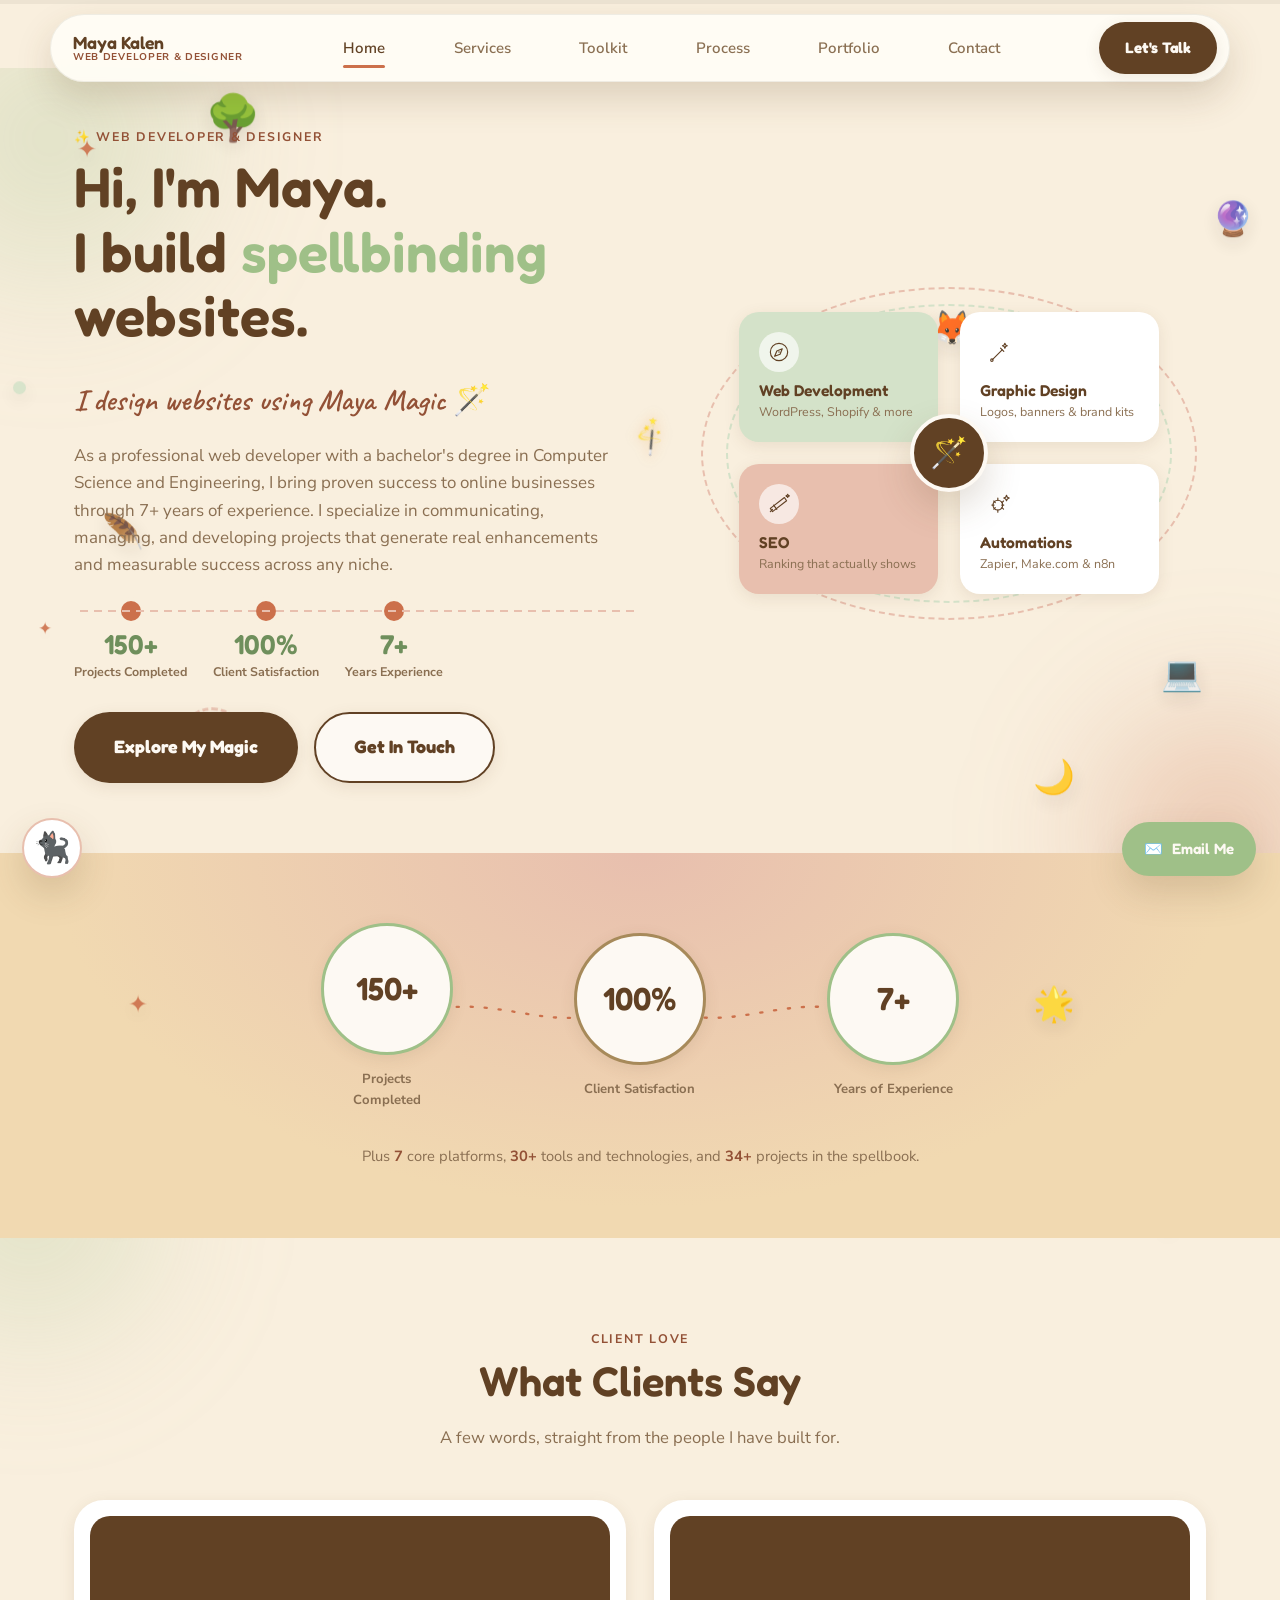
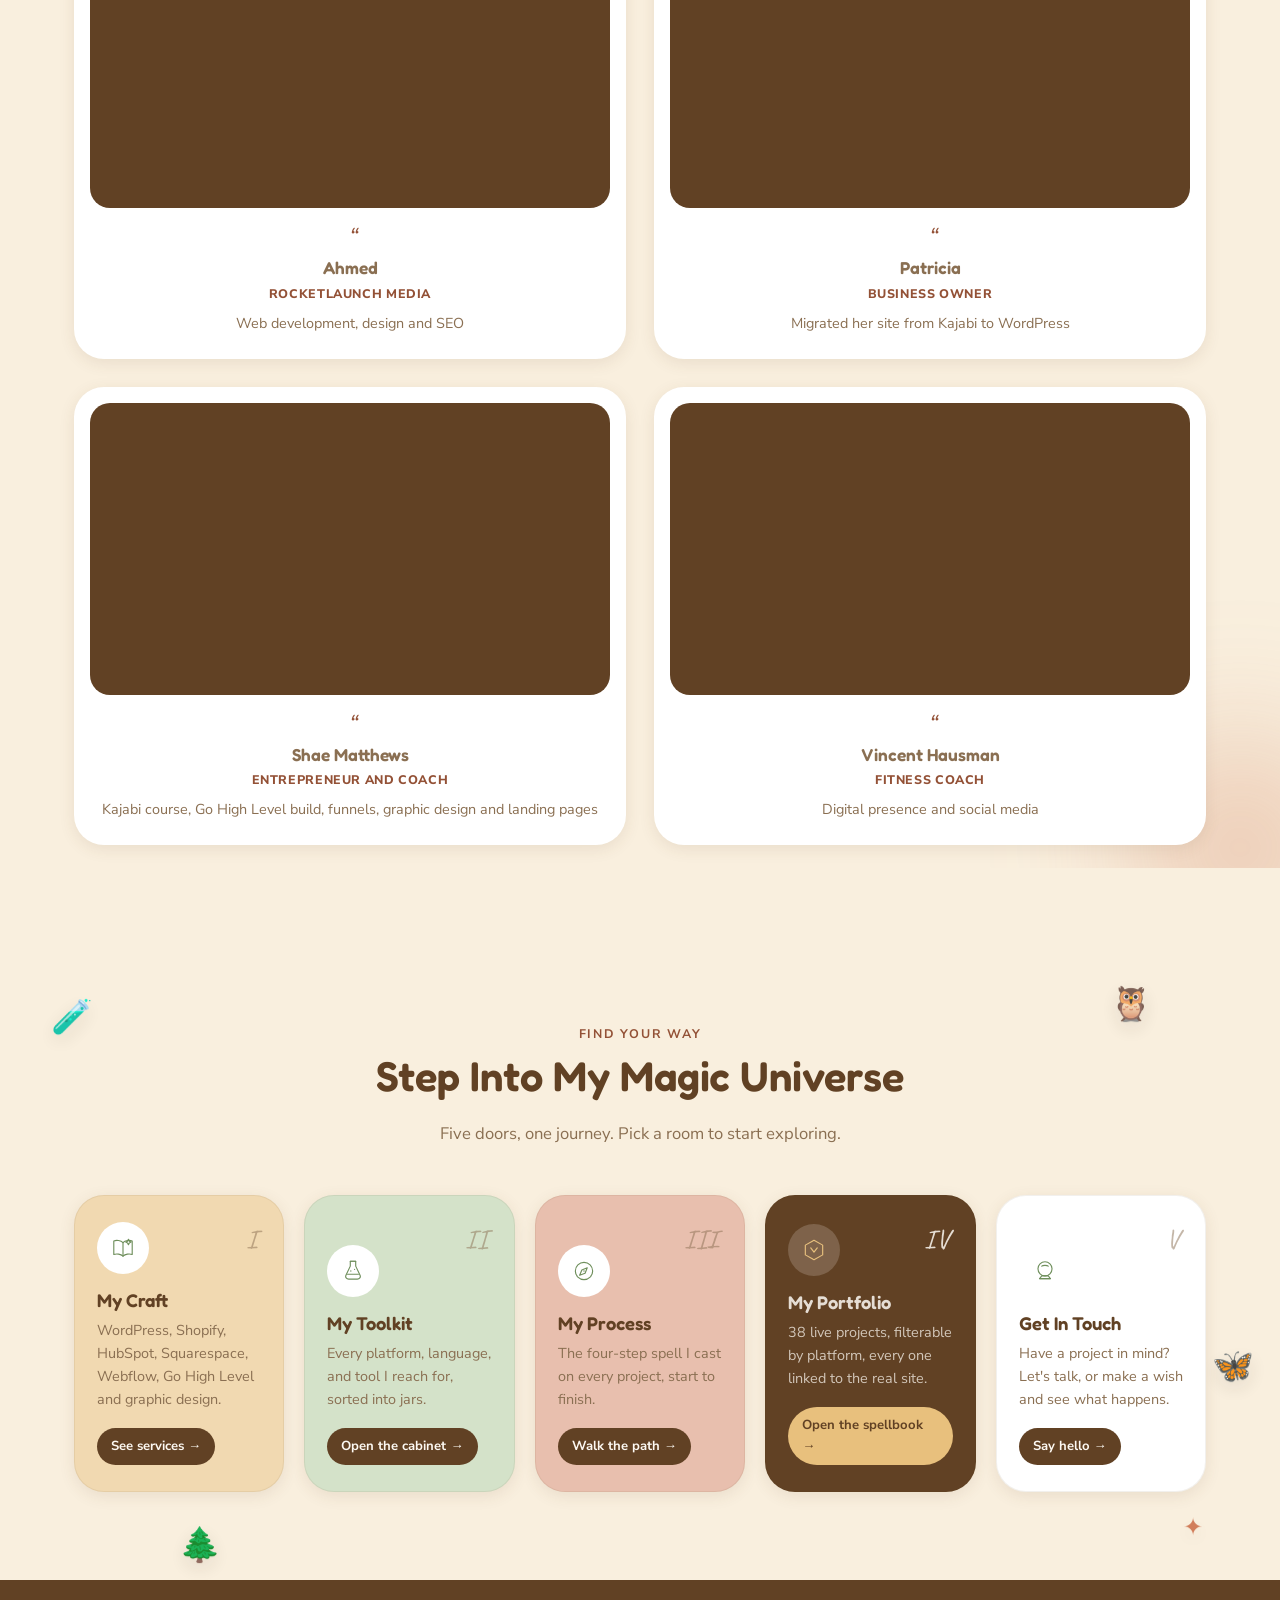
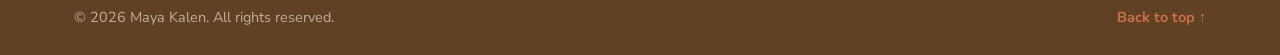
==== commit 02a67c9a: "Add client testimonials section and about page cursor-tracking hero Co-Authored-By: Claude Sonnet 5 " ====
--- a/index.html
+++ b/index.html
@@ -195,6 +195,76 @@
   </div>
 </section>
 
+<!-- ================= TESTIMONIALS ================= -->
+<section class="testimonials" id="testimonials">
+  <div class="blob-layer" aria-hidden="true">
+    <div class="blob blob-green" style="width:360px; height:360px; top:-140px; left:-150px;"></div>
+    <div class="blob blob-tan" style="width:320px; height:320px; bottom:-140px; right:-120px; animation-delay:2s;"></div>
+  </div>
+  <div class="floaties" aria-hidden="true">
+    <span class="floaty spark" style="top:8%; right:8%; animation-duration:7.6s;">✦</span>
+    <span class="floaty prop small alt" style="top:6%; left:8%; animation-duration:8.6s; animation-delay:.4s;">💬</span>
+    <span class="floaty prop small" style="bottom:6%; right:14%; animation-duration:7.8s; animation-delay:.7s;">🌙</span>
+  </div>
+  <div class="container">
+    <div class="section-head" data-animate>
+      <p class="eyebrow">Client Love</p>
+      <h2>What Clients Say</h2>
+      <p class="section-lede" style="margin-left:auto; margin-right:auto;">A few words, straight from the people I have built for.</p>
+    </div>
+
+    <div class="testimonial-grid">
+      <div class="testimonial-card sparkle-host" data-animate>
+        <div class="testimonial-video">
+          <iframe src="https://drive.google.com/file/d/1QZjHzSX7AVrtdwIDS3WSGMPGsp7PQIeI/preview" title="Testimonial from Ahmed of RocketLaunch Media" allow="autoplay" allowfullscreen loading="lazy"></iframe>
+        </div>
+        <div class="testimonial-info">
+          <span class="testimonial-quote-mark" aria-hidden="true">&ldquo;</span>
+          <p class="testimonial-name">Ahmed</p>
+          <p class="testimonial-role">RocketLaunch Media</p>
+          <p class="testimonial-note">Web development, design and SEO</p>
+        </div>
+      </div>
+
+      <div class="testimonial-card sparkle-host" data-animate>
+        <div class="testimonial-video">
+          <iframe src="https://drive.google.com/file/d/1CANnKwfdPe4N3BzNlO9oHCMZWuPSWlKI/preview" title="Testimonial from Patricia, Business Owner" allow="autoplay" allowfullscreen loading="lazy"></iframe>
+        </div>
+        <div class="testimonial-info">
+          <span class="testimonial-quote-mark" aria-hidden="true">&ldquo;</span>
+          <p class="testimonial-name">Patricia</p>
+          <p class="testimonial-role">Business Owner</p>
+          <p class="testimonial-note">Migrated her site from Kajabi to WordPress</p>
+        </div>
+      </div>
+
+      <div class="testimonial-card sparkle-host" data-animate>
+        <div class="testimonial-video">
+          <iframe src="https://drive.google.com/file/d/1wPY8W6L00HPNaOY1amXWowh7Fns9s4BG/preview" title="Testimonial from Shae Matthews, Entrepreneur and Coach" allow="autoplay" allowfullscreen loading="lazy"></iframe>
+        </div>
+        <div class="testimonial-info">
+          <span class="testimonial-quote-mark" aria-hidden="true">&ldquo;</span>
+          <p class="testimonial-name">Shae Matthews</p>
+          <p class="testimonial-role">Entrepreneur and Coach</p>
+          <p class="testimonial-note">Kajabi course, Go High Level build, funnels, graphic design and landing pages</p>
+        </div>
+      </div>
+
+      <div class="testimonial-card sparkle-host" data-animate>
+        <div class="testimonial-video">
+          <iframe src="https://drive.google.com/file/d/1X3M50-eYkl7xO6ZYswPP9LBWjnAI6qUC/preview" title="Testimonial from Vincent Hausman, Fitness Coach" allow="autoplay" allowfullscreen loading="lazy"></iframe>
+        </div>
+        <div class="testimonial-info">
+          <span class="testimonial-quote-mark" aria-hidden="true">&ldquo;</span>
+          <p class="testimonial-name">Vincent Hausman</p>
+          <p class="testimonial-role">Fitness Coach</p>
+          <p class="testimonial-note">Digital presence and social media</p>
+        </div>
+      </div>
+    </div>
+  </div>
+</section>
+
 <!-- ================= HUB: WHERE TO NEXT ================= -->
 <section class="hub" id="explore">
   <div class="floaties" aria-hidden="true">
--- a/css/style.css
+++ b/css/style.css
@@ -569,6 +569,37 @@
   .constellation { flex-direction: column; gap: 28px; }
   .const-line { display: none; }
   .const-circle { width: 128px; height: 128px; }
+}
+
+/* ==========================================================================
+   Testimonials — real client video clips, proof after the numbers
+   ========================================================================== */
+.testimonial-grid { display: grid; grid-template-columns: repeat(2, 1fr); gap: 28px; margin-top: 36px; }
+.testimonial-card {
+  background: var(--white);
+  border-radius: var(--radius-lg);
+  padding: 16px;
+  box-shadow: var(--shadow-sm);
+  transition: transform 0.3s cubic-bezier(.22,1,.36,1), box-shadow 0.3s ease;
+}
+.testimonial-card:hover { transform: translateY(-8px) scale(1.02); box-shadow: var(--shadow-md); }
+.testimonial-video {
+  position: relative;
+  width: 100%;
+  aspect-ratio: 16 / 9;
+  border-radius: var(--radius-md);
+  overflow: hidden;
+  background: var(--ink);
+}
+.testimonial-video iframe { position: absolute; inset: 0; width: 100%; height: 100%; border: 0; }
+.testimonial-info { padding: 16px 10px 8px; text-align: center; }
+.testimonial-quote-mark { font-family: var(--font-script); font-size: 1.6rem; color: var(--gold-dark); line-height: 1; display: block; margin-bottom: 4px; }
+.testimonial-name { font-family: var(--font-display); font-weight: 600; font-size: 1.08rem; margin: 0 0 2px; }
+.testimonial-role { font-size: 0.78rem; font-weight: 800; color: var(--gold-dark); text-transform: uppercase; letter-spacing: 0.05em; margin-bottom: 8px; }
+.testimonial-note { font-size: 0.9rem; color: var(--ink-soft); margin-bottom: 0; }
+
+@media (max-width: 760px) {
+  .testimonial-grid { grid-template-columns: 1fr; }
 }
 
 /* ==========================================================================
@@ -1187,15 +1218,14 @@
 @keyframes avatarBob { 0%, 100% { transform: translateY(0) rotate(-2deg); } 50% { transform: translateY(-10px) rotate(2deg); } }
 @media (prefers-reduced-motion: reduce) { .maya-avatar { animation: none; } }
 .maya-avatar-svg { width: 100%; height: 100%; filter: drop-shadow(var(--shadow-md)); }
-.maya-avatar-eyes { animation: mayaEyeLook 6s ease-in-out infinite; transform-origin: 100px 118px; }
-@keyframes mayaEyeLook {
-  0%, 8% { transform: translate(0, 0); }
-  20%, 28% { transform: translate(3px, -1.5px); }
-  40%, 48% { transform: translate(-3px, 1.5px); }
-  60%, 68% { transform: translate(2px, 2px); }
-  80%, 100% { transform: translate(0, 0); }
-}
-@media (prefers-reduced-motion: reduce) { .maya-avatar-eyes { animation: none; } }
+/* eyes are pointed at the real cursor via JS (see script.js); this
+   transition is what makes that tracking feel smooth instead of twitchy */
+.maya-avatar-eyes { transition: transform 0.18s ease-out; }
+
+/* the avatar drifts gently toward the cursor, and the ambient props drift
+   the opposite way for a little depth, both driven by JS on mousemove */
+.maya-avatar-wrap { transition: transform 0.25s ease-out; }
+#about-top .floaties { transition: transform 0.35s ease-out; }
 
 .maya-avatar-hint {
   display: block;
@@ -1381,6 +1411,54 @@
 .about-skills-heading { margin-top: 20px; }
 .about-cta { background: var(--parchment); text-align: center; }
 .about-cta h2 { color: var(--green-dark); }
+
+/* ---- Things Maya Loves — a little personal touch, About page only ---- */
+.loves-grid { display: grid; grid-template-columns: repeat(3, 1fr); gap: 20px; margin-top: 30px; }
+.love-card {
+  position: relative;
+  background: var(--white);
+  border-radius: var(--radius-md);
+  border: 1px solid rgba(97, 65, 36, 0.07);
+  padding: 26px 22px;
+  box-shadow: var(--shadow-sm);
+  transition: transform 0.3s cubic-bezier(.22,1,.36,1), box-shadow 0.3s ease;
+}
+.love-card:hover { transform: translateY(-8px) scale(1.03) rotate(-1deg); box-shadow: var(--shadow-md); }
+.love-card:nth-child(1) { background: var(--green-soft); }
+.love-card:nth-child(2) { background: var(--gold-soft); }
+.love-card:nth-child(3) { background: var(--parchment); }
+.love-card:nth-child(5) { background: var(--green-soft); }
+.love-icon {
+  display: inline-flex; align-items: center; justify-content: center;
+  width: 46px; height: 46px;
+  border-radius: 50%;
+  background: var(--white);
+  color: var(--ink);
+  margin-bottom: 14px;
+  transition: transform 0.3s ease;
+}
+.love-card:hover .love-icon { transform: rotate(-10deg) scale(1.1); }
+.love-label { display: block; font-size: 0.68rem; font-weight: 800; letter-spacing: 0.08em; text-transform: uppercase; color: var(--gold-dark); margin-bottom: 6px; }
+.love-value { font-family: var(--font-display); font-weight: 600; font-size: 1.1rem; color: var(--ink); margin: 0; }
+
+.love-card--quote {
+  grid-column: 1 / -1;
+  background: var(--ink);
+  text-align: center;
+  padding: 40px 30px;
+}
+.love-card--quote:hover { transform: translateY(-6px) scale(1.01) rotate(0); }
+.love-card--quote .love-icon { background: rgba(253, 249, 243, 0.15); color: var(--sand); margin: 0 auto 16px; }
+.love-card--quote .love-label { color: var(--sand); }
+.love-quote-text { font-family: var(--font-script); font-size: 1.7rem; color: var(--cream-soft); max-width: 560px; margin: 0 auto 10px; line-height: 1.4; }
+.love-quote-attr { font-size: 0.85rem; font-weight: 700; color: rgba(253, 249, 243, 0.65); }
+
+@media (max-width: 760px) {
+  .loves-grid { grid-template-columns: repeat(2, 1fr); }
+}
+@media (max-width: 480px) {
+  .loves-grid { grid-template-columns: 1fr; }
+}
 
 /* ==========================================================================
    Floating "Email Me" button
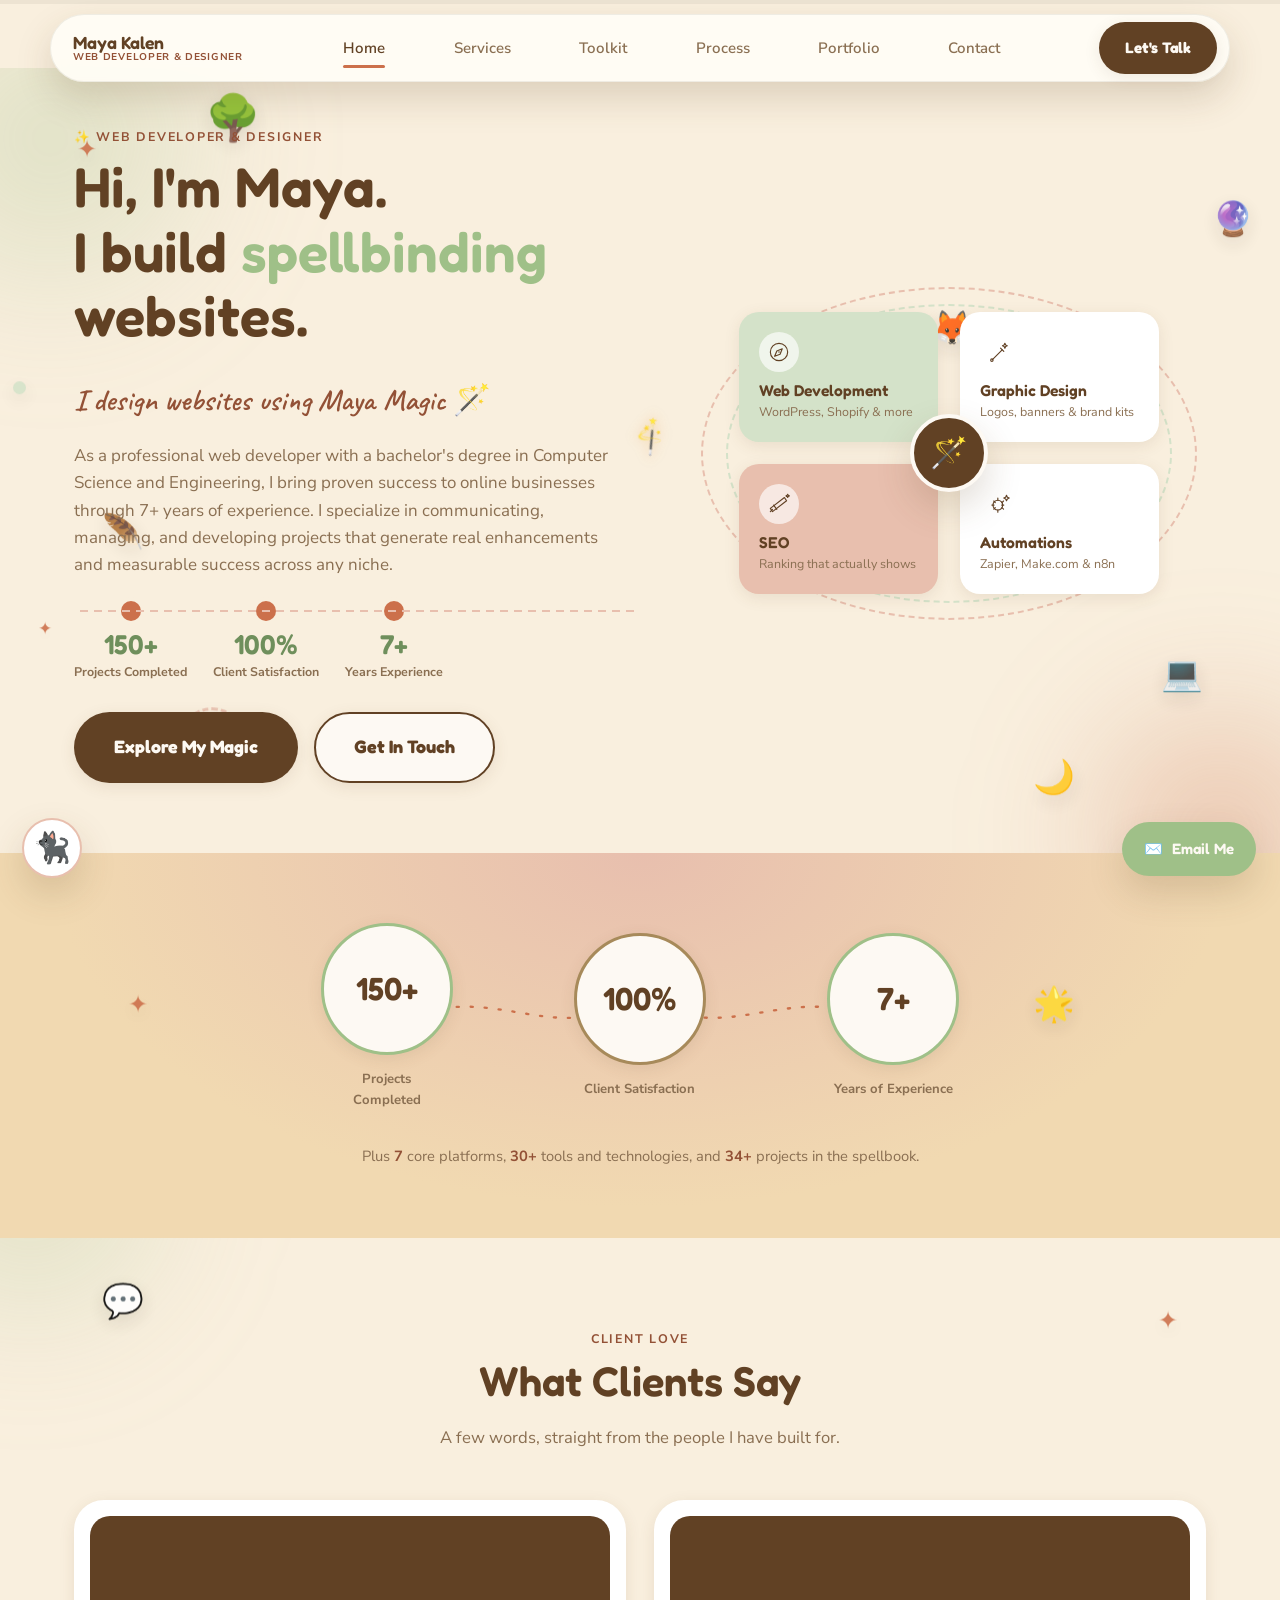
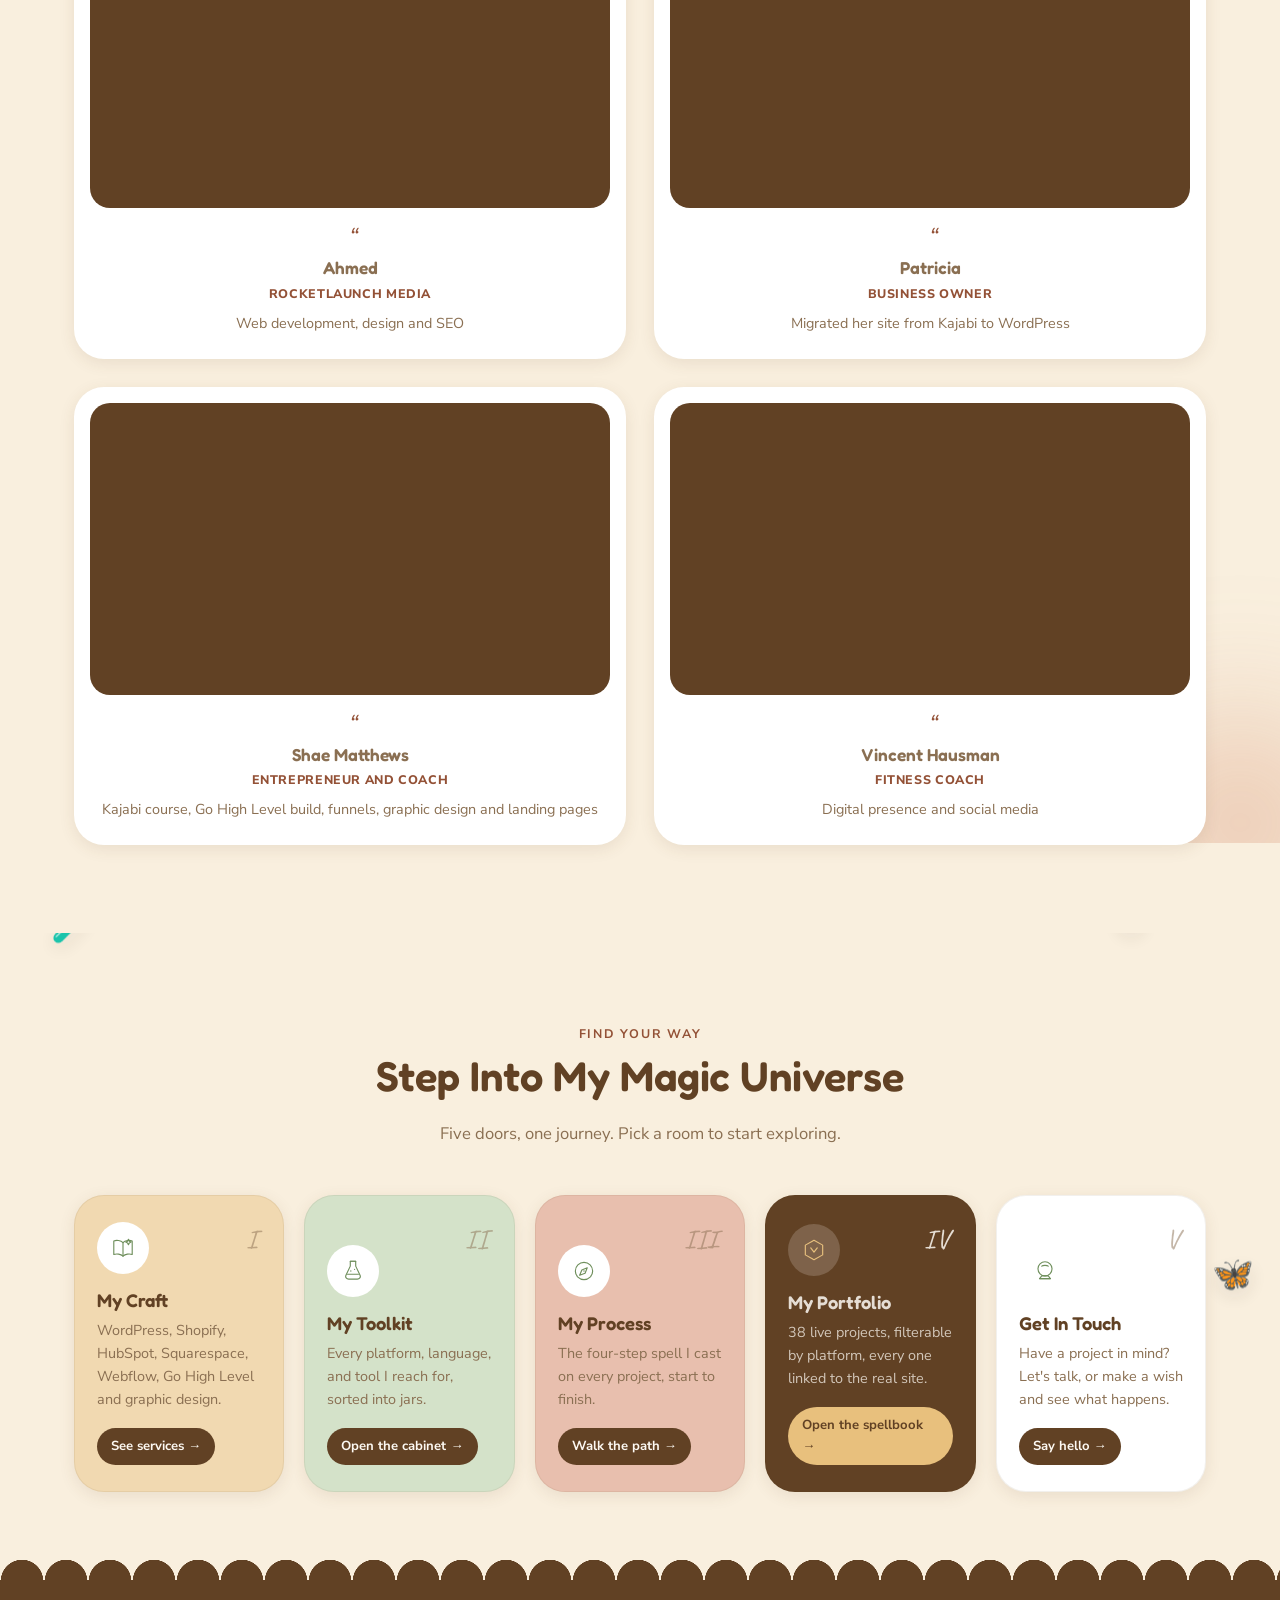
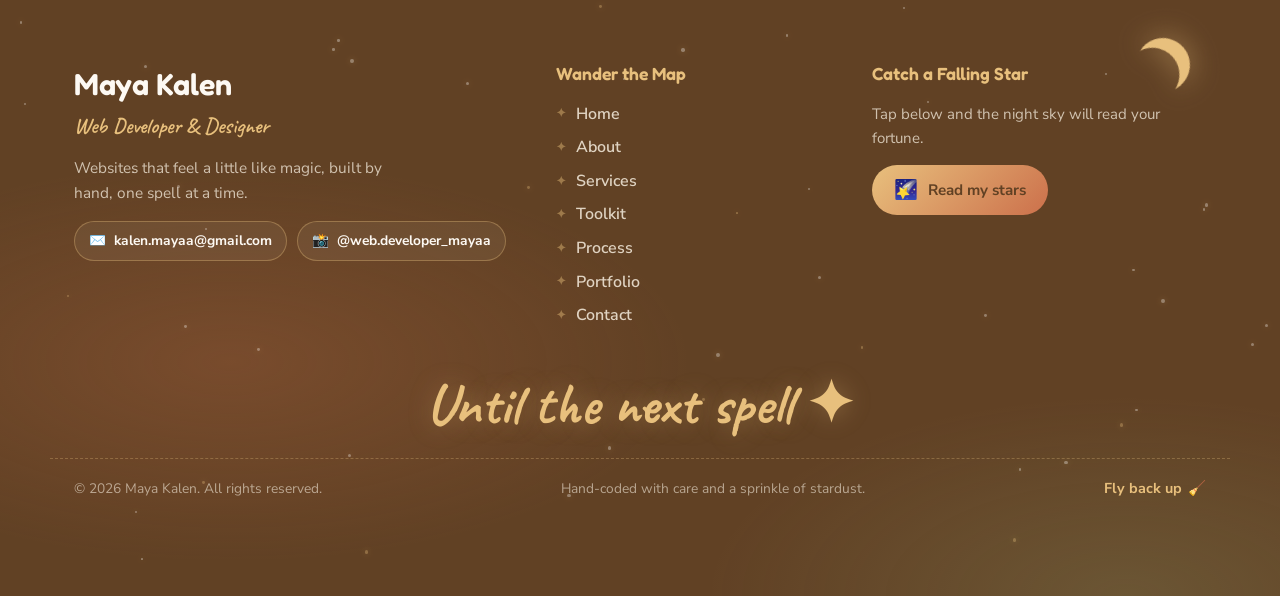
==== commit aca598f6: "Redesign footer, services, toolkit and portfolio; even out spacing - Footer: night sky with twinklin" ====
--- a/index.html
+++ b/index.html
@@ -324,12 +324,57 @@
 </main>
 
 <!-- ================= FOOTER ================= -->
-<footer class="site-footer">
-  <div class="container footer-inner">
+<footer class="site-footer" id="site-footer">
+  <div class="footer-sky" aria-hidden="true">
+    <span class="footer-moon"></span>
+    <div class="footer-stars" id="footer-stars"></div>
+  </div>
+
+  <div class="container footer-main">
+    <div class="footer-brand">
+      <a href="index.html" class="footer-logo">Maya Kalen</a>
+      <p class="footer-role">Web Developer &amp; Designer</p>
+      <p class="footer-blurb">Websites that feel a little like magic, built by hand, one spell at a time.</p>
+      <div class="footer-chips">
+        <a href="mailto:kalen.mayaa@gmail.com" class="footer-chip"><span aria-hidden="true">✉️</span> kalen.mayaa@gmail.com</a>
+        <a href="https://www.instagram.com/web.developer_mayaa/" class="footer-chip" target="_blank" rel="noopener"><span aria-hidden="true">📸</span> @web.developer_mayaa</a>
+      </div>
+    </div>
+
+    <nav class="footer-map" aria-label="Footer">
+      <p class="footer-heading">Wander the Map</p>
+      <ul>
+        <li><a href="index.html">Home</a></li>
+        <li><a href="about.html">About</a></li>
+        <li><a href="services.html">Services</a></li>
+        <li><a href="toolkit.html">Toolkit</a></li>
+        <li><a href="process.html">Process</a></li>
+        <li><a href="portfolio.html">Portfolio</a></li>
+        <li><a href="contact.html">Contact</a></li>
+      </ul>
+    </nav>
+
+    <div class="footer-wish">
+      <p class="footer-heading">Catch a Falling Star</p>
+      <p class="footer-wish-text">Tap below and the night sky will read your fortune.</p>
+      <button type="button" class="star-catch-btn sparkle-host" id="star-catch">
+        <span class="star-catch-icon" aria-hidden="true">🌠</span> Read my stars
+      </button>
+      <p class="footer-fortune" id="footer-fortune" aria-live="polite"></p>
+    </div>
+  </div>
+
+  <div class="container footer-signoff">
+    <p class="footer-script">Until the next spell <span aria-hidden="true">✦</span></p>
+  </div>
+
+  <div class="container footer-bottom">
     <p>&copy; <span id="year"></span> Maya Kalen. All rights reserved.</p>
-    <a href="#top" class="back-to-top">Back to top ↑</a>
+    <p class="footer-craft">Hand-coded with care and a sprinkle of stardust.</p>
+    <a href="#top" class="back-to-top" id="back-to-top">Fly back up <span class="broom" aria-hidden="true">🧹</span></a>
   </div>
 </footer>
+
 
 <a href="mailto:kalen.mayaa@gmail.com" class="email-fab" id="email-fab" aria-label="Email Maya Kalen">
   <span aria-hidden="true">✉️</span>
--- a/css/style.css
+++ b/css/style.css
@@ -3,7 +3,7 @@
    Bright, cream + forest green + gold, built entirely from scratch: a
    floating pill header, a tilting spell-card hero, a constellation stat
    trio, a bento service grid with hand-drawn charm icons, an accordion
-   ingredients list, a spellcasting path, ticket-stub portfolio cards, and
+   ingredients list, a spellcasting path, a bookcase portfolio, and
    a single invitation-card contact block. Icons are custom line-art, not
    borrowed brand logos.
    ========================================================================== */
@@ -210,7 +210,7 @@
    Magic wand cursor + trailing sparkle
    ========================================================================== */
 @media (pointer: fine) {
-  body, a, button, .filter-btn, .nav-toggle, .btn, .accordion-head { cursor: none; }
+  body, a, button, .nav-toggle, .btn, .accordion-head { cursor: none; }
   /* the header is the most important click target on the site, so it
      keeps the real OS pointer rather than the custom wand graphic —
      a hand-drawn cursor's visual tip is never pixel-perfect against the
@@ -407,6 +407,16 @@
 .page-hero .hero-tagline { justify-content: center; }
 .page-hero .hero-text { margin: 0 auto; }
 
+/* one steady rhythm under every page title: ~64px to the first content */
+.page-hero + section { padding-top: 48px; }
+.skill-ribbon + section { padding-top: 72px; }
+@media (max-width: 640px) {
+  .hero { padding-bottom: 60px; }
+  .page-hero { padding-bottom: 16px; }
+  .constellation-section { padding: 60px 0; }
+  .skill-ribbon + section { padding-top: 60px; }
+}
+
 .hero-grid {
   display: grid;
   grid-template-columns: 1.05fr 0.95fr;
@@ -603,6 +613,195 @@
 }
 
 /* ==========================================================================
+   Services: skills ribbon + AI and Search spotlight
+   ========================================================================== */
+.skill-ribbon {
+  position: relative;
+  z-index: 2;
+  margin: 56px 0 0;
+  padding: 14px 0;
+  background: var(--ink);
+  transform: skewY(-1.2deg);
+  overflow: hidden;
+  box-shadow: var(--shadow-md);
+}
+.skill-ribbon-track {
+  display: flex;
+  align-items: center;
+  gap: 22px;
+  width: max-content;
+  animation: ribbonScroll 38s linear infinite;
+}
+.skill-ribbon:hover .skill-ribbon-track { animation-play-state: paused; }
+.skill-ribbon span {
+  display: inline-block;
+  transform: skewY(1.2deg);
+  font-family: var(--font-display);
+  font-weight: 600;
+  font-size: 1.15rem;
+  color: var(--cream-soft);
+  white-space: nowrap;
+}
+.skill-ribbon i { display: inline-block; transform: skewY(1.2deg); font-style: normal; color: var(--sand); font-size: 0.95rem; }
+@keyframes ribbonScroll { from { transform: translateX(0); } to { transform: translateX(calc(-50% - 11px)); } }
+
+.spotlight-grid {
+  display: grid;
+  grid-template-columns: repeat(2, 1fr);
+  gap: 28px;
+  align-items: stretch;
+}
+.spotlight-card {
+  position: relative;
+  display: flex;
+  flex-direction: column;
+  padding: 34px 32px 30px;
+  border-radius: var(--radius-lg);
+  background:
+    radial-gradient(380px 220px at 85% 0%, rgba(var(--green-rgb), 0.22), transparent),
+    radial-gradient(1.5px 1.5px at 18% 22%, rgba(255, 248, 234, 0.8), transparent),
+    radial-gradient(1.5px 1.5px at 72% 64%, rgba(255, 248, 234, 0.6), transparent),
+    radial-gradient(1.5px 1.5px at 40% 88%, rgba(255, 248, 234, 0.5), transparent),
+    var(--ink);
+  color: var(--cream-soft);
+  box-shadow: var(--shadow-md);
+  overflow: hidden;
+  transition: transform 0.3s ease, box-shadow 0.3s ease;
+}
+.spotlight-card--search {
+  background:
+    radial-gradient(380px 220px at 85% 0%, rgba(var(--gold-rgb), 0.3), transparent),
+    radial-gradient(1.5px 1.5px at 22% 30%, rgba(255, 248, 234, 0.8), transparent),
+    radial-gradient(1.5px 1.5px at 66% 76%, rgba(255, 248, 234, 0.6), transparent),
+    radial-gradient(1.5px 1.5px at 88% 46%, rgba(255, 248, 234, 0.5), transparent),
+    var(--ink);
+}
+.spotlight-card:hover { transform: translateY(-6px); box-shadow: 0 24px 50px rgba(97, 65, 36, 0.28); }
+.spotlight-card p { color: rgba(255, 248, 234, 0.78); }
+.spotlight-card h3 { color: var(--cream-soft); font-size: 1.45rem; margin: 0; }
+
+.spotlight-badge {
+  position: absolute;
+  top: 20px; right: 22px;
+  padding: 5px 12px;
+  border-radius: 999px;
+  background: rgba(var(--sand-rgb), 0.16);
+  border: 1px solid rgba(var(--sand-rgb), 0.45);
+  color: var(--sand);
+  font-size: 0.72rem;
+  font-weight: 800;
+  letter-spacing: 0.08em;
+  text-transform: uppercase;
+}
+.spotlight-head { display: flex; align-items: center; gap: 16px; margin-bottom: 22px; padding-right: 110px; }
+.spotlight-icon {
+  flex-shrink: 0;
+  display: inline-flex; align-items: center; justify-content: center;
+  width: 60px; height: 60px;
+  border-radius: 18px;
+  background: var(--green);
+  color: var(--ink);
+  transform: rotate(-6deg);
+  transition: transform 0.3s ease;
+}
+.spotlight-card--search .spotlight-icon { background: var(--sand); }
+.spotlight-card:hover .spotlight-icon { transform: rotate(4deg) scale(1.06); }
+.spotlight-icon .icon { width: 32px; height: 32px; }
+.spotlight-sub { margin: 2px 0 0; font-family: var(--font-script); font-size: 1.3rem; color: var(--sand) !important; }
+
+.spotlight-demo {
+  margin: 0 0 22px;
+  padding: 16px;
+  border-radius: var(--radius-md);
+  background: rgba(255, 248, 234, 0.07);
+  border: 1px dashed rgba(var(--sand-rgb), 0.35);
+}
+
+/* little automation pipeline with a spark travelling along it */
+.flow-demo { display: flex; align-items: center; justify-content: space-between; gap: 6px; }
+.flow-node {
+  flex-shrink: 0;
+  padding: 7px 11px;
+  border-radius: 12px;
+  background: var(--cream-soft);
+  color: var(--ink);
+  font-size: 0.8rem;
+  font-weight: 800;
+  white-space: nowrap;
+}
+.flow-node--ai { background: var(--green); animation: aiGlow 2.4s ease-in-out infinite; }
+@keyframes aiGlow { 0%, 100% { box-shadow: 0 0 0 0 rgba(var(--green-rgb), 0.6); } 50% { box-shadow: 0 0 0 7px rgba(var(--green-rgb), 0); } }
+.flow-link { position: relative; flex: 1; min-width: 14px; height: 2px; background: rgba(var(--sand-rgb), 0.35); border-radius: 2px; }
+.flow-link::after {
+  content: "";
+  position: absolute; top: 50%; left: 0;
+  width: 8px; height: 8px;
+  border-radius: 50%;
+  background: var(--sand);
+  box-shadow: 0 0 8px var(--sand);
+  translate: -50% -50%;
+  opacity: 0;
+  animation: flowSpark 2.4s linear infinite;
+}
+.flow-link:nth-of-type(4)::after { animation-delay: 0.8s; }
+.flow-link:nth-of-type(6)::after { animation-delay: 1.6s; }
+@keyframes flowSpark { 0% { left: 0; opacity: 0; } 5% { opacity: 1; } 30% { left: 100%; opacity: 1; } 34%, 100% { left: 100%; opacity: 0; } }
+
+/* a pretend AI answer box that types itself out */
+.answer-demo p { margin: 0; }
+.answer-q { font-weight: 700; color: var(--cream-soft) !important; font-size: 0.92rem; margin-bottom: 10px !important; }
+.answer-a { font-size: 0.9rem; line-height: 1.55; min-height: 4.7em; }
+.answer-label {
+  display: inline-block;
+  margin-right: 8px;
+  padding: 2px 9px;
+  border-radius: 999px;
+  background: var(--gold);
+  color: var(--cream-soft);
+  font-size: 0.7rem;
+  font-weight: 800;
+  vertical-align: 1px;
+}
+.answer-caret { display: inline-block; width: 2px; height: 1em; margin-left: 2px; background: var(--sand); vertical-align: -2px; animation: caretBlink 0.9s steps(1) infinite; }
+@keyframes caretBlink { 50% { opacity: 0; } }
+
+.spotlight-list { list-style: none; margin: 0 0 22px; padding: 0; display: grid; gap: 9px; }
+.spotlight-list li { position: relative; padding-left: 24px; font-size: 0.95rem; color: rgba(255, 248, 234, 0.9); }
+.spotlight-list li::before { content: "✦"; position: absolute; left: 0; top: 0; color: var(--green); }
+.spotlight-card--search .spotlight-list li::before { color: var(--sand); }
+
+.spotlight-tools { display: flex; flex-wrap: wrap; gap: 8px; margin-top: auto; padding-top: 18px; border-top: 1px dashed rgba(var(--sand-rgb), 0.3); }
+.spotlight-tools span {
+  padding: 5px 12px;
+  border-radius: 999px;
+  background: rgba(255, 248, 234, 0.08);
+  color: var(--cream-soft);
+  font-size: 0.78rem;
+  font-weight: 700;
+}
+
+@media (max-width: 900px) {
+  .spotlight-grid { grid-template-columns: 1fr; }
+}
+@media (max-width: 560px) {
+  .skill-ribbon { margin-top: 44px; }
+  .skill-ribbon span { font-size: 1rem; }
+  .spotlight-card { padding: 28px 22px 24px; }
+  .spotlight-badge { position: static; align-self: flex-start; margin-bottom: 16px; }
+  .spotlight-head { padding-right: 0; }
+  .spotlight-card h3 { font-size: 1.25rem; }
+  .flow-node { padding: 6px 9px; font-size: 0.74rem; }
+  .flow-emoji { display: none; }
+  .flow-demo { gap: 4px; padding: 14px 12px; }
+  .flow-link { min-width: 10px; }
+}
+.flow-emoji { font-style: normal; }
+@media (prefers-reduced-motion: reduce) {
+  .skill-ribbon-track { animation: none; }
+  .flow-node--ai, .flow-link::after, .answer-caret { animation: none; }
+}
+
+/* ==========================================================================
    Services — bento grid with hand-drawn charm icons
    ========================================================================== */
 .bento-grid {
@@ -686,6 +885,13 @@
 .bento-card h3 { margin-bottom: 8px; }
 .bento-card p { margin-bottom: 0; font-size: 0.94rem; }
 
+/* the front face sits in normal flow so a card always grows to fit its
+   copy; only the back face is layered on top for the flip */
+.bento-card-front { position: relative; min-height: 100%; }
+.bento-icon { flex-shrink: 0; }
+.bento-card:not(.bento-card--lg):not(.bento-card--gold) .bento-icon { background: var(--green-soft); }
+.bento-card-front p { padding-bottom: 18px; }
+
 @media (max-width: 900px) {
   .bento-grid { grid-template-columns: repeat(2, 1fr); }
   .bento-card { grid-column: span 1; }
@@ -699,34 +905,101 @@
 /* ==========================================================================
    Toolkit — a cabinet you actually open, revealing light, simple shelves
    ========================================================================== */
-.ingredients-wrap { display: grid; grid-template-columns: 0.75fr 1.25fr; gap: 50px; align-items: start; margin-top: 20px; }
-
-/* ---- the sidebar card (kept light, just a hint of the cabinet theme) ---- */
-.ingredients-art {
+/* overflow must not be "hidden" on this section, or the cauldron cannot stick */
+.tools { overflow: clip; }
+.ingredients-wrap { display: grid; grid-template-columns: 0.75fr 1.25fr; gap: 40px; align-items: start; }
+
+/* ---- the cauldron: visitors drop ingredients in and send the recipe ---- */
+.cauldron-card {
   position: sticky;
-  top: 130px;
+  top: 120px;
   text-align: center;
-  padding: 32px 24px 26px;
+  padding: 28px 24px 24px;
   background: var(--green-soft);
   border-radius: var(--radius-lg);
 }
-.ingredients-art .icon { width: 52px; height: 52px; margin: 0 auto 14px; color: var(--green-dark); }
-.ingredients-art h3 { margin-bottom: 6px; }
-.ingredients-art p { font-size: 0.9rem; margin-bottom: 0; }
-.ingredients-jarshelf {
-  display: flex;
-  justify-content: center;
-  gap: 18px;
-  margin-top: 22px;
-  padding-top: 16px;
-  border-top: 2px dashed rgba(97, 65, 36, 0.25);
-  font-size: 1.7rem;
-}
-.ingredients-jarshelf span { filter: drop-shadow(0 3px 2px rgba(0, 0, 0, 0.15)); animation: jarWobble 4s ease-in-out infinite; }
-.ingredients-jarshelf span:nth-child(2) { animation-delay: 0.4s; }
-.ingredients-jarshelf span:nth-child(3) { animation-delay: 0.8s; }
-@keyframes jarWobble { 0%, 100% { transform: rotate(-3deg); } 50% { transform: rotate(3deg); } }
-@media (prefers-reduced-motion: reduce) { .ingredients-jarshelf span { animation: none; } }
+.cauldron-card .eyebrow { margin-bottom: 10px; }
+.cauldron-card h3 { margin-bottom: 6px; }
+.cauldron-hint { font-size: 0.9rem; margin-bottom: 14px; }
+
+.cauldron-pot { position: relative; width: 132px; height: 116px; margin: 4px auto 14px; }
+.pot-body {
+  position: absolute; left: 6px; right: 6px; bottom: 10px; height: 74px;
+  border-radius: 46% 46% 50% 50% / 30% 30% 70% 70%;
+  background: radial-gradient(circle at 32% 30%, #8a6a4a, var(--ink) 60%);
+  box-shadow: inset -8px -8px 0 rgba(0, 0, 0, 0.12);
+}
+.pot-rim {
+  position: absolute; left: 0; right: 0; top: 30px; z-index: 2; height: 22px;
+  border-radius: 50%;
+  background: var(--ink);
+  border: 4px solid var(--sand-dark);
+  overflow: hidden;
+}
+.pot-brew {
+  position: absolute; inset: 3px;
+  border-radius: 50%;
+  background: var(--green);
+  box-shadow: 0 0 calc(4px + var(--fill, 0) * 3px) rgba(var(--green-rgb), 0.9);
+  transition: background 0.4s ease, box-shadow 0.4s ease;
+}
+.cauldron-card.has-picks .pot-brew { background: linear-gradient(90deg, var(--green), var(--sand), var(--gold)); }
+.pot-legs::before, .pot-legs::after {
+  content: ""; position: absolute; bottom: 2px; width: 12px; height: 14px;
+  border-radius: 0 0 6px 6px; background: var(--ink);
+}
+.pot-legs::before { left: 28px; }
+.pot-legs::after { right: 28px; }
+
+.pot-bubbles i, .pot-steam i { position: absolute; display: block; border-radius: 50%; }
+.pot-bubbles i {
+  z-index: 3; bottom: 76px;
+  width: 10px; height: 10px;
+  background: var(--green);
+  opacity: 0;
+  animation: potBubble 2.4s ease-in infinite;
+}
+.pot-bubbles i:nth-child(1) { left: 40px; }
+.pot-bubbles i:nth-child(2) { left: 62px; width: 7px; height: 7px; animation-delay: 0.6s; background: var(--sand); }
+.pot-bubbles i:nth-child(3) { left: 82px; animation-delay: 1.2s; }
+.pot-bubbles i:nth-child(4) { left: 54px; width: 6px; height: 6px; animation-delay: 1.8s; background: var(--gold); }
+@keyframes potBubble { 0% { transform: translateY(0) scale(0.6); opacity: 0; } 20% { opacity: 1; } 100% { transform: translateY(-46px) scale(1.1); opacity: 0; } }
+.cauldron-pot.splash .pot-bubbles i { animation-duration: 0.9s; }
+.cauldron-pot.splash { animation: potWobble 0.5s ease; }
+@keyframes potWobble { 25% { transform: rotate(-5deg); } 60% { transform: rotate(4deg); } }
+
+.cauldron-picks { list-style: none; margin: 0 0 14px; padding: 0; display: flex; flex-wrap: wrap; justify-content: center; gap: 6px; }
+.cauldron-picks:empty { display: none; }
+.cauldron-picks button {
+  display: inline-flex; align-items: center; gap: 6px;
+  padding: 5px 10px;
+  border: 0; border-radius: 999px;
+  background: var(--white);
+  color: var(--ink);
+  font: 700 0.76rem var(--font-body);
+  cursor: pointer;
+  animation: pickPop 0.35s cubic-bezier(.22,1,.36,1);
+}
+.cauldron-picks button:hover { background: var(--gold-soft); }
+.cauldron-picks button span { color: var(--gold-dark); font-size: 0.9rem; line-height: 1; }
+@keyframes pickPop { from { transform: scale(0.5); opacity: 0; } to { transform: none; opacity: 1; } }
+
+.cauldron-actions { display: flex; flex-direction: column; align-items: center; gap: 8px; }
+.cauldron-send[aria-disabled="true"] { opacity: 0.5; pointer-events: none; }
+.cauldron-clear {
+  border: 0; background: none; padding: 2px 4px;
+  font: 700 0.78rem var(--font-body);
+  color: var(--ink-soft);
+  text-decoration: underline;
+  cursor: pointer;
+}
+.cauldron-stats { margin: 16px 0 0; padding-top: 14px; border-top: 2px dashed rgba(97, 65, 36, 0.2); font-size: 0.84rem; }
+.cauldron-stats strong { color: var(--gold-dark); }
+
+@media (prefers-reduced-motion: reduce) {
+  .pot-bubbles i { animation: none; opacity: 0; }
+  .cauldron-pot.splash { animation: none; }
+}
 
 /* ---- the cabinet: click the closed doors to swing them open ---- */
 .cabinet { position: relative; perspective: 1800px; border-radius: var(--radius-lg); }
@@ -811,7 +1084,7 @@
   text-align: left;
   font: inherit;
 }
-.accordion-head .icon:first-child {
+.accordion-head > .icon:first-child {
   color: var(--ink);
   flex-shrink: 0;
   width: 40px; height: 40px;
@@ -833,12 +1106,12 @@
 }
 .accordion-chevron .icon { width: 12px; height: 12px; color: var(--gold-dark); }
 .accordion-item.open .accordion-chevron { transform: rotate(180deg); background: var(--gold-soft); }
-.accordion-item.open .accordion-head .icon:first-child { transform: rotate(-8deg) scale(1.1); border-color: var(--gold); }
+.accordion-item.open .accordion-head > .icon:first-child { transform: rotate(-8deg) scale(1.1); border-color: var(--gold); }
 
 .accordion-panel { display: grid; grid-template-rows: 0fr; transition: grid-template-rows 0.35s ease; }
 .accordion-item.open .accordion-panel { grid-template-rows: 1fr; }
 .accordion-panel-inner { overflow: hidden; }
-.accordion-body { padding: 0 22px 22px 62px; }
+.accordion-body { position: relative; padding: 0 22px 22px 62px; }
 
 .chips { display: flex; flex-wrap: wrap; gap: 8px; }
 .chip {
@@ -855,9 +1128,35 @@
 }
 .chip:hover { transform: translateY(-2px) rotate(-1deg); background: var(--green-soft); }
 
+/* toolkit chips are buttons: tap one to drop it into the cauldron */
+button.chip { font-family: var(--font-body); cursor: pointer; }
+button.chip:focus-visible { outline: 2px solid var(--gold); outline-offset: 2px; }
+button.chip[aria-pressed="true"] {
+  background: var(--ink);
+  border-color: var(--ink);
+  color: var(--cream-soft);
+}
+button.chip[aria-pressed="true"]::before { content: "✦"; margin-right: 6px; color: var(--sand); }
+
+.accordion-item--fresh .accordion-head { background: linear-gradient(90deg, rgba(var(--sand-rgb), 0.18), transparent 70%); }
+.shelf-badge {
+  flex-shrink: 0;
+  padding: 3px 10px;
+  border-radius: 999px;
+  background: var(--ink);
+  color: var(--sand);
+  font-size: 0.68rem;
+  font-weight: 800;
+  letter-spacing: 0.06em;
+  text-transform: uppercase;
+  animation: freshGlow 2.6s ease-in-out infinite;
+}
+@keyframes freshGlow { 0%, 100% { box-shadow: 0 0 0 0 rgba(var(--sand-rgb), 0.55); } 50% { box-shadow: 0 0 0 6px rgba(var(--sand-rgb), 0); } }
+@media (prefers-reduced-motion: reduce) { .shelf-badge { animation: none; } }
+
 @media (max-width: 800px) {
-  .ingredients-wrap { grid-template-columns: 1fr; }
-  .ingredients-art { position: static; }
+  .ingredients-wrap { grid-template-columns: 1fr; gap: 28px; }
+  .cauldron-card { position: static; order: 2; }
   .accordion-body { padding-left: 22px; }
 }
 
@@ -925,7 +1224,7 @@
 .world-card h3 { font-size: 0.98rem; margin-bottom: 4px; }
 .world-card p { font-size: 0.84rem; margin-bottom: 0; }
 
-.process-cta { display: flex; justify-content: center; margin-top: 110px; }
+.process-cta { display: flex; justify-content: center; flex-wrap: wrap; gap: 14px; margin-top: 56px; }
 
 @media (max-width: 900px) {
   .world-path { min-height: 0; display: flex; flex-direction: column; gap: 30px; padding-left: 40px; }
@@ -960,86 +1259,244 @@
 }
 
 /* ==========================================================================
-   Portfolio — ticket-stub cards shaped like charm tags
-   ========================================================================== */
-.filter-bar { display: flex; flex-wrap: wrap; gap: 14px 12px; margin: 32px 0 22px; padding-top: 10px; }
-.filter-btn { appearance: none; -webkit-appearance: none; background: none; border: none; padding: 0; margin: 0; cursor: none; font: inherit; }
-@media (pointer: coarse) { .filter-btn { cursor: pointer; } }
-.pill {
-  position: relative;
+   Portfolio: a wooden bookcase, one compartment per platform, books for projects
+   ========================================================================== */
+.portfolio-stats {
+  display: flex;
+  flex-wrap: wrap;
+  justify-content: center;
+  gap: 10px;
+  margin-top: 22px;
+}
+.portfolio-stats span {
+  padding: 7px 16px;
+  border-radius: 999px;
+  background: var(--white);
+  box-shadow: var(--shadow-sm);
+  font-size: 0.88rem;
+  font-weight: 700;
+  color: var(--ink-soft);
+}
+.portfolio-stats strong { font-family: var(--font-display); font-size: 1.05rem; color: var(--gold-dark); margin-right: 2px; }
+
+/* every platform gets one colour, shared by its shelf plaque and its books */
+[data-cat="fullstack"] { --cat: var(--c-fullstack); }
+[data-cat="wordpress"] { --cat: var(--c-wordpress); }
+[data-cat="woocommerce"] { --cat: var(--c-woocommerce); }
+[data-cat="shopify"] { --cat: var(--c-shopify); }
+[data-cat="phpjs"] { --cat: var(--c-phpjs); }
+[data-cat="wix"] { --cat: var(--c-wix); }
+[data-cat="webflow"] { --cat: var(--c-webflow); }
+[data-cat="ghl"] { --cat: var(--gold); }
+
+.shelf-hint { text-align: center; font-size: 0.9rem; margin: 0 auto 24px; }
+.hint-tap, .hint-slide { display: none; }
+@media (pointer: coarse) { .hint-hover { display: none; } .hint-tap { display: inline; } }
+
+.bookcase {
+  padding: 0 18px 20px;
+  border-radius: 26px 26px 16px 16px;
+  background:
+    repeating-linear-gradient(90deg, rgba(255, 255, 255, 0.03) 0 2px, transparent 2px 9px),
+    linear-gradient(180deg, #7a5634, var(--ink));
+  box-shadow: var(--shadow-md), inset 0 2px 0 rgba(255, 255, 255, 0.12);
+}
+.bookcase-crown {
+  padding: 14px 0 12px;
+  text-align: center;
+  font-family: var(--font-script);
+  font-size: 1.5rem;
+  font-weight: 700;
+  color: var(--sand);
+}
+.bookcase-inner {
+  padding: 0;
+  border-radius: 12px;
+  background:
+    repeating-linear-gradient(90deg, rgba(97, 65, 36, 0.05) 0 1px, transparent 1px 26px),
+    linear-gradient(180deg, #ecd3a6, var(--parchment));
+  box-shadow: inset 0 10px 24px rgba(97, 65, 36, 0.25);
+}
+
+/* each tier is a row of compartments; a compartment's width follows its
+   book count, so every tier is filled from wall to wall */
+.shelf-tier { display: flex; }
+.shelf {
+  position: relative;
+  display: flex;
+  flex-direction: column;
+  flex: var(--n) 1 0;
+  min-width: 0;
+  padding: 18px 16px 0;
+}
+.shelf + .shelf {
+  border-left: 12px solid #8a6440;
+  box-shadow: inset 6px 0 10px -6px rgba(97, 65, 36, 0.45);
+}
+.shelf-plaque {
   display: inline-flex;
   align-items: center;
   gap: 8px;
+  margin: 0 0 4px;
+  padding: 5px 12px;
+  border-radius: 8px;
+  background: var(--ink);
+  color: var(--sand) !important;
+  font-family: var(--font-display);
+  font-weight: 600;
+  font-size: 0.86rem;
+  box-shadow: 0 3px 0 rgba(0, 0, 0, 0.18);
+}
+.shelf-plaque span { font-size: 0.74rem; opacity: 0.8; }
+.shelf-plaque em {
+  font-style: normal;
+  padding: 0 7px;
+  border-radius: 999px;
+  background: var(--cat);
+  color: var(--ink);
+  font-size: 0.72rem;
+}
+
+.shelf-row {
+  flex: 1;
+  display: flex;
+  align-items: flex-end;
+  gap: 5px;
+  min-height: 280px;
+  padding-top: 30px;
+}
+/* a little curio perched in the top corner of every compartment */
+.shelf::after {
+  position: absolute;
+  top: 14px; right: 14px;
+  font-size: 1.7rem;
+  line-height: 1;
+  filter: drop-shadow(0 4px 3px rgba(97, 65, 36, 0.3));
+}
+.shelf[data-cat="wordpress"]::after { content: "🔮"; }
+.shelf[data-cat="shopify"]::after { content: "🧪"; }
+.shelf[data-cat="woocommerce"]::after { content: "🕯️"; }
+.shelf[data-cat="phpjs"]::after { content: "🪴"; }
+.shelf[data-cat="fullstack"]::after { content: "🗝️"; }
+.shelf[data-cat="wix"]::after { content: "🦉"; }
+.shelf[data-cat="ghl"]::after { content: "⏳"; }
+.shelf[data-cat="webflow"]::after { content: "🪶"; }
+
+.shelf-plank {
+  position: relative;
+  z-index: 1;
+  height: 16px;
+  margin: 0 -16px;
+  background: linear-gradient(180deg, #b4925f, var(--sand-dark) 45%, #7d6440);
+  box-shadow: 0 10px 14px -8px rgba(97, 65, 36, 0.6);
+}
+/* run the plank under the divider so each tier reads as one long shelf */
+.shelf + .shelf .shelf-plank { margin-left: -28px; }
+
+.book {
+  --book-bg: var(--cat);
+  --book-ink: var(--cat-ink, var(--ink));
+  position: relative;
+  flex: var(--g, 1) 1 0;
+  min-width: 0;
+  max-width: 120px;
+  display: flex;
+  flex-direction: column;
+  align-items: center;
+  justify-content: space-between;
+  height: var(--h);
+  padding: 14px 0 10px;
+  border-radius: 5px 5px 3px 3px;
+  background: var(--book-bg);
+  color: var(--book-ink);
+  box-shadow:
+    inset -5px 0 0 rgba(0, 0, 0, 0.12),
+    inset 3px 0 0 rgba(255, 255, 255, 0.2),
+    0 2px 4px rgba(97, 65, 36, 0.25);
+  transform-origin: bottom center;
+  transition: transform 0.3s cubic-bezier(.22,1,.36,1), box-shadow 0.3s ease;
+}
+.book.v2 { --book-bg: color-mix(in srgb, var(--cat) 68%, var(--ink)); --book-ink: var(--cream-soft); }
+.book.v3 { --book-bg: color-mix(in srgb, var(--cat) 70%, white); --book-ink: var(--ink); }
+/* gold bands across the spine, like a real hardback */
+.book::before,
+.book::after {
+  content: "";
+  position: absolute;
+  left: 7px; right: 9px;
+  height: 4px;
+  border-top: 1.5px solid rgba(var(--sand-rgb), 0.85);
+  border-bottom: 1.5px solid rgba(var(--sand-rgb), 0.85);
+}
+.book::before { top: 6px; }
+.book::after { bottom: 28px; }
+.book-title {
+  writing-mode: vertical-rl;
+  transform: rotate(180deg);
+  max-height: calc(var(--h) - 64px);
+  overflow: hidden;
+  text-overflow: ellipsis;
+  white-space: nowrap;
+  font-family: var(--font-display);
+  font-weight: 600;
+  font-size: 0.82rem;
+  letter-spacing: 0.02em;
+}
+.book.long .book-title { font-size: 0.7rem; }
+.book-mono { font-size: 0.62rem; font-weight: 800; letter-spacing: 0.06em; opacity: 0.85; }
+.book-tag {
+  position: absolute;
+  bottom: calc(100% + 10px);
+  left: 50%;
+  z-index: 3;
+  padding: 5px 11px;
+  border-radius: 999px;
   background: var(--white);
-  border: 2px solid var(--cat-color, var(--gold));
   color: var(--ink);
-  font-family: var(--font-body);
+  font-size: 0.74rem;
   font-weight: 700;
-  font-size: 0.86rem;
-  padding: 8px 16px 8px 13px;
-  border-radius: 999px;
-  transition: transform 0.2s ease, background 0.2s ease, color 0.2s ease, box-shadow 0.2s ease;
-}
-.pill::before {
-  content: "";
-  position: absolute;
-  top: -9px; left: 50%;
-  width: 2px; height: 9px;
-  background: rgba(58, 53, 44, 0.25);
-  transform: translateX(-50%);
-}
-.filter-icon { color: var(--cat-color, var(--gold)); flex-shrink: 0; }
-.filter-count { background: rgba(58, 53, 44, 0.08); color: var(--ink-soft); font-size: 0.7rem; min-width: 19px; text-align: center; padding: 2px 6px; border-radius: 999px; font-weight: 800; }
-.filter-btn:hover .pill { transform: translateY(-3px) rotate(-2deg); box-shadow: var(--shadow-sm); }
-.filter-btn.active .pill { background: var(--cat-color, var(--green)); border-color: var(--cat-color, var(--green)); color: var(--white); }
-.filter-btn.active .pill .filter-icon { color: var(--white); }
-.filter-btn.active .pill .filter-count { background: rgba(255, 255, 255, 0.3); color: var(--white); }
-
-.results-count { font-size: 0.84rem; color: var(--ink-soft); font-weight: 700; margin: 0 0 26px; }
-
-.ticket-grid { display: grid; grid-template-columns: repeat(auto-fill, minmax(210px, 1fr)); gap: 20px; }
-
-.ticket-card {
-  position: relative;
-  background: var(--white);
-  border-radius: 16px;
-  border: 1px solid rgba(97, 65, 36, 0.06);
-  padding: 20px 18px 18px;
-  padding-top: 24px;
-  display: flex;
-  align-items: center;
-  gap: 14px;
-  min-height: 84px;
+  white-space: nowrap;
   box-shadow: var(--shadow-sm);
-  overflow: hidden;
-  transition: transform 0.25s cubic-bezier(.22,1,.36,1), box-shadow 0.25s ease;
-}
-.ticket-card::before {
-  content: "";
-  position: absolute;
-  top: 0; left: 0; right: 0;
-  height: 6px;
-  background: var(--cat-color, var(--green));
-}
-.ticket-card:hover { transform: translateY(-6px) scale(1.035) rotate(1deg); box-shadow: var(--shadow-md); }
-
-.ticket-icon {
-  flex-shrink: 0;
-  width: 40px; height: 40px;
-  padding: 9px;
-  border-radius: 50%;
-  color: var(--cat-color, var(--green-dark));
-  background: color-mix(in srgb, var(--cat-color, var(--green)) 16%, white);
-  box-sizing: border-box;
-}
-.ticket-body { min-width: 0; }
-.ticket-tag { display: block; font-size: 0.62rem; font-weight: 800; letter-spacing: 0.05em; text-transform: uppercase; color: var(--cat-color, var(--green-dark)); margin-bottom: 3px; }
-.ticket-card h3 { font-size: 0.94rem; margin-bottom: 0; overflow-wrap: anywhere; }
-.ticket-link { display: block; font-size: 0.76rem; font-weight: 700; color: var(--cat-color, var(--green-dark)); margin-top: 4px; }
-
-.ticket-card.hidden { display: none; }
-@keyframes cardPop { from { opacity: 0; transform: translateY(12px) scale(0.96); } to { opacity: 1; transform: none; } }
-.ticket-card.pop { animation: cardPop 0.45s cubic-bezier(.22,1,.36,1) both; }
+  opacity: 0;
+  transform: translate(-50%, 6px);
+  pointer-events: none;
+  transition: opacity 0.2s ease, transform 0.2s ease;
+}
+.book:first-child .book-tag { left: 0; transform: translate(0, 6px); }
+.book:hover, .book:focus-visible { transform: translateY(-18px) rotate(-2deg); box-shadow: inset -5px 0 0 rgba(0, 0, 0, 0.12), inset 3px 0 0 rgba(255, 255, 255, 0.2), 0 14px 18px rgba(97, 65, 36, 0.3); z-index: 2; }
+.book:hover .book-tag, .book:focus-visible .book-tag { opacity: 1; transform: translate(-50%, 0); }
+.book:first-child:hover .book-tag, .book:first-child:focus-visible .book-tag { transform: translate(0, 0); }
+.book:focus-visible { outline: 3px solid var(--gold); outline-offset: 2px; }
+
+[data-cat="fullstack"], [data-cat="woocommerce"], [data-cat="webflow"], [data-cat="ghl"] { --cat-ink: var(--cream-soft); }
+
+/* small laptops and tablets: slimmer walls and gaps keep the books chunky */
+@media (max-width: 900px) {
+  .shelf { padding: 16px 10px 0; }
+  .shelf-row { gap: 3px; }
+  .shelf-plank { margin: 0 -10px; }
+  .shelf + .shelf .shelf-plank { margin-left: -22px; }
+  .shelf-plaque { font-size: 0.78rem; padding: 4px 9px; }
+  .shelf::after { font-size: 1.35rem; top: 12px; right: 10px; }
+}
+/* phones: compartments stack into single shelves that slide sideways */
+@media (max-width: 640px) {
+  .hint-slide { display: inline; }
+  .shelf-tier { display: block; }
+  .shelf + .shelf { border-left: 0; box-shadow: none; }
+  .shelf + .shelf .shelf-plank { margin-left: -16px; }
+  .shelf-row { overflow-x: auto; scrollbar-width: none; scroll-snap-type: x proximity; }
+  .shelf-row::-webkit-scrollbar { display: none; }
+  /* short shelves let their books widen until the shelf is full; long ones slide */
+  .book { flex: 1 0 var(--w); max-width: min(140px, max(92px, calc((100vw - 80px - (var(--n) - 1) * 3px) / var(--n)))); scroll-snap-align: start; }
+}
+@media (max-width: 640px) {
+  .bookcase { padding: 0 10px 14px; border-radius: 20px 20px 12px 12px; }
+  .bookcase-crown { font-size: 1.25rem; }
+  .shelf { padding: 16px 12px 0; }
+  .shelf-plank, .shelf + .shelf .shelf-plank { margin: 0 -12px; }
+  .shelf-row { min-height: 248px; }
+}
 
 /* ==========================================================================
    Contact — a single centered invitation card with a wax seal
@@ -1170,29 +1627,33 @@
   bottom: 2px;
   transform: translateX(-10px);
   width: max-content;
-  max-width: 210px;
-  background: var(--ink);
-  color: var(--cream-soft);
+  max-width: 220px;
+  /* a light thought cloud, so it pops on cream pages and the dark footer alike */
+  background: var(--white);
+  color: var(--ink);
+  border: 2px solid var(--gold);
   font-size: 0.86rem;
-  font-weight: 600;
+  font-weight: 700;
   line-height: 1.4;
   padding: 12px 16px;
-  border-radius: 16px;
-  box-shadow: var(--shadow-md);
+  border-radius: 22px;
+  box-shadow: 0 0 0 4px rgba(var(--gold-rgb), 0.14), var(--shadow-md);
   opacity: 0;
   pointer-events: none;
   transition: opacity 0.3s ease, transform 0.3s ease;
   z-index: 1;
 }
+/* the little thought dots trailing back toward Wisp */
+.wisp-bubble::before,
 .wisp-bubble::after {
   content: "";
   position: absolute;
-  right: 100%;
-  bottom: 14px;
-  border: 7px solid transparent;
-  border-right-color: var(--ink);
-  border-left: 0;
-}
+  border-radius: 50%;
+  background: var(--white);
+  border: 2px solid var(--gold);
+}
+.wisp-bubble::before { width: 12px; height: 12px; left: -15px; bottom: 10px; }
+.wisp-bubble::after { width: 7px; height: 7px; left: -25px; bottom: 2px; }
 .wisp-bubble.show { opacity: 1; transform: translateX(0); }
 @media (max-width: 560px) { .wisp-bubble { max-width: 150px; font-size: 0.78rem; padding: 10px 13px; } }
 
@@ -1499,6 +1960,9 @@
   color: var(--cream-soft);
   font-weight: 700;
   font-size: 0.9rem;
+  width: max-content;
+  max-width: calc(100vw - 40px);
+  text-align: center;
   padding: 10px 20px;
   border-radius: 999px;
   box-shadow: var(--shadow-md);
@@ -1512,11 +1976,210 @@
 /* ==========================================================================
    Footer
    ========================================================================== */
-.site-footer { background: var(--ink); color: rgba(255, 248, 234, 0.7); padding: 26px 0; }
-.footer-inner { display: flex; justify-content: space-between; align-items: center; flex-wrap: wrap; gap: 10px; }
-.footer-inner p { color: rgba(255, 248, 234, 0.6); margin: 0; font-size: 0.9rem; }
-.back-to-top { font-size: 0.9rem; font-weight: 700; color: var(--gold); }
+/* A night sky to close every page: cloud-scalloped edge, twinkling stars,
+   a crescent moon, and a falling star you can catch for a fortune. */
+.site-footer {
+  position: relative;
+  background:
+    radial-gradient(460px 200px at 18% 62%, rgba(var(--gold-rgb), 0.22), transparent),
+    radial-gradient(420px 200px at 88% 100%, rgba(var(--green-rgb), 0.16), transparent),
+    var(--ink);
+  color: rgba(255, 248, 234, 0.75);
+  padding: 56px 0 0;
+}
+.site-footer p { color: rgba(255, 248, 234, 0.7); }
+
+/* soft cloud bumps rising out of the night into whatever section sits above */
+.site-footer::before {
+  content: "";
+  position: absolute;
+  bottom: calc(100% - 1px); left: 0; right: 0;
+  height: 22px;
+  /* tiles are taller than the strip so their top seam never renders */
+  background: radial-gradient(circle at 50% 100%, var(--ink) 21px, transparent 21.5px) repeat-x left bottom / 44px 40px;
+  pointer-events: none;
+}
+
+.footer-sky { position: absolute; inset: 0; overflow: hidden; pointer-events: none; }
+.footer-stars { position: absolute; inset: 0; }
+.footer-star {
+  position: absolute;
+  width: var(--s, 2px);
+  height: var(--s, 2px);
+  border-radius: 50%;
+  background: var(--cream-soft);
+  box-shadow: 0 0 6px rgba(var(--sand-rgb), 0.8);
+  opacity: 0.35;
+  animation: footerTwinkle var(--d, 3s) ease-in-out infinite;
+  animation-delay: var(--delay, 0s);
+}
+.footer-star.glint { background: var(--sand); }
+@keyframes footerTwinkle { 0%, 100% { opacity: 0.25; transform: scale(0.8); } 50% { opacity: 1; transform: scale(1.25); } }
+
+.footer-moon {
+  position: absolute;
+  top: 58px; right: 7%;
+  width: 54px; height: 54px;
+  border-radius: 50%;
+  box-shadow: inset -13px 6px 0 0 var(--sand);
+  filter: drop-shadow(0 0 14px rgba(var(--sand-rgb), 0.55));
+  transform: rotate(-18deg);
+  animation: moonBob 7s ease-in-out infinite;
+}
+@keyframes moonBob { 0%, 100% { translate: 0 0; } 50% { translate: 0 -8px; } }
+
+.shooting-star {
+  position: absolute;
+  width: 120px; height: 2px;
+  border-radius: 2px;
+  background: linear-gradient(90deg, rgba(var(--sand-rgb), 0), var(--sand) 70%, var(--cream-soft));
+  filter: drop-shadow(0 0 6px rgba(var(--sand-rgb), 0.9));
+  transform: rotate(var(--angle, 24deg));
+  transform-origin: right center;
+  opacity: 0;
+  animation: shootingStar var(--dur, 1.1s) cubic-bezier(.3,.6,.4,1) forwards;
+}
+@keyframes shootingStar {
+  0% { opacity: 0; translate: 0 0; }
+  15% { opacity: 1; }
+  100% { opacity: 0; translate: var(--tx, 320px) var(--ty, 150px); }
+}
+
+.site-footer .footer-main {
+  position: relative;
+  z-index: 2;
+  display: grid;
+  grid-template-columns: 1.3fr 0.8fr 1fr;
+  gap: 48px;
+  padding-top: 24px;
+  padding-bottom: 36px;
+}
+
+.footer-logo { font-family: var(--font-display); font-size: 1.9rem; font-weight: 600; color: var(--cream-soft); }
+.footer-role { font-family: var(--font-script); font-size: 1.4rem; font-weight: 600; color: var(--sand) !important; margin: 0 0 12px; }
+.footer-blurb { max-width: 340px; font-size: 0.96rem; }
+.footer-chips { display: flex; flex-wrap: wrap; gap: 10px; }
+.footer-chip {
+  display: inline-flex; align-items: center; gap: 8px;
+  padding: 8px 14px;
+  border-radius: 999px;
+  border: 1px solid rgba(var(--sand-rgb), 0.35);
+  background: rgba(255, 248, 234, 0.06);
+  font-size: 0.86rem; font-weight: 700;
+  color: var(--cream-soft);
+  overflow-wrap: anywhere;
+  transition: background 0.25s ease, border-color 0.25s ease, transform 0.25s ease;
+}
+.footer-chip:hover { background: rgba(var(--sand-rgb), 0.16); border-color: var(--sand); transform: translateY(-2px); }
+
+.footer-heading {
+  font-family: var(--font-display);
+  font-size: 1.1rem; font-weight: 600;
+  color: var(--sand) !important;
+  margin: 0 0 14px;
+}
+
+.footer-map ul { list-style: none; margin: 0; padding: 0; display: grid; gap: 8px; }
+.footer-map a {
+  position: relative;
+  display: inline-block;
+  padding-left: 20px;
+  color: rgba(255, 248, 234, 0.8);
+  font-weight: 600;
+  transition: color 0.2s ease, transform 0.2s ease;
+}
+.footer-map a::before {
+  content: "✦";
+  position: absolute; left: 0; top: 50%;
+  translate: 0 -50%;
+  font-size: 0.75rem;
+  color: rgba(var(--sand-rgb), 0.45);
+  transition: color 0.2s ease, transform 0.35s ease;
+}
+.footer-map a:hover { color: var(--green); transform: translateX(4px); }
+.footer-map a:hover::before { color: var(--sand); transform: rotate(180deg) scale(1.4); }
+
+.footer-wish-text { font-size: 0.94rem; }
+.star-catch-btn {
+  display: inline-flex; align-items: center; gap: 10px;
+  padding: 12px 22px;
+  border: 0;
+  border-radius: 999px;
+  background: linear-gradient(135deg, var(--sand), var(--gold));
+  color: var(--ink);
+  font: 700 0.95rem var(--font-body);
+  cursor: pointer;
+  box-shadow: 0 0 0 0 rgba(var(--sand-rgb), 0.5);
+  animation: starBtnPulse 2.8s ease-in-out infinite;
+  transition: transform 0.2s ease;
+}
+.star-catch-btn:hover { transform: translateY(-2px) scale(1.03); }
+.star-catch-btn:active { transform: scale(0.97); }
+.star-catch-btn:focus-visible { outline: 3px solid var(--cream-soft); outline-offset: 3px; }
+.star-catch-icon { font-size: 1.2rem; display: inline-block; transition: transform 0.4s ease; }
+.star-catch-btn:hover .star-catch-icon { transform: rotate(-20deg) scale(1.15); }
+@keyframes starBtnPulse { 0%, 100% { box-shadow: 0 0 0 0 rgba(var(--sand-rgb), 0.45); } 50% { box-shadow: 0 0 0 10px rgba(var(--sand-rgb), 0); } }
+
+.footer-fortune {
+  min-height: 3.2em;
+  margin: 16px 0 0;
+  font-family: var(--font-script);
+  font-size: 1.35rem;
+  line-height: 1.25;
+  color: var(--cream-soft) !important;
+  opacity: 0;
+  transform: translateY(6px);
+  transition: opacity 0.4s ease, transform 0.4s ease;
+}
+.footer-fortune.show { opacity: 1; transform: none; }
+
+.footer-signoff { position: relative; z-index: 2; text-align: center; }
+.footer-script {
+  margin: 0;
+  padding: 8px 0 22px;
+  font-family: var(--font-script);
+  font-weight: 700;
+  font-size: clamp(2.2rem, 6vw, 3.6rem);
+  line-height: 1.1;
+  color: var(--sand) !important;
+  text-shadow: 0 0 24px rgba(var(--sand-rgb), 0.35);
+}
+
+.site-footer .footer-bottom {
+  position: relative;
+  z-index: 2;
+  display: flex; justify-content: space-between; align-items: center; flex-wrap: wrap;
+  gap: 10px 24px;
+  padding-top: 18px;
+  padding-bottom: 22px;
+  border-top: 1px dashed rgba(var(--sand-rgb), 0.3);
+}
+.footer-bottom p { margin: 0; font-size: 0.86rem; color: rgba(255, 248, 234, 0.55); }
+.back-to-top { display: inline-flex; align-items: center; gap: 6px; font-size: 0.9rem; font-weight: 700; color: var(--sand); }
 .back-to-top:hover { color: var(--cream-soft); }
+.back-to-top .broom { display: inline-block; transition: transform 0.35s ease; }
+.back-to-top:hover .broom { transform: translateY(-4px) rotate(-25deg); }
+.back-to-top.flying .broom { animation: broomFly 0.9s ease-in forwards; }
+@keyframes broomFly { 0% { transform: none; } 30% { transform: translate(-4px, 4px) rotate(-30deg); } 100% { transform: translate(30px, -120px) rotate(-45deg); opacity: 0; } }
+
+/* leave room so Wisp (fixed, bottom left) never sits on the copyright line */
+@media (max-width: 1320px) {
+  .site-footer .footer-bottom { padding-bottom: 96px; }
+}
+@media (max-width: 900px) {
+  .site-footer .footer-main { grid-template-columns: 1fr 1fr; gap: 36px; }
+  .footer-brand { grid-column: 1 / -1; }
+}
+@media (max-width: 560px) {
+  .site-footer { padding-top: 44px; }
+  .site-footer .footer-main { grid-template-columns: 1fr; gap: 30px; }
+  .footer-moon { top: 44px; width: 40px; height: 40px; box-shadow: inset -10px 5px 0 0 var(--sand); }
+  .site-footer .footer-bottom { flex-direction: column; align-items: flex-start; }
+}
+@media (prefers-reduced-motion: reduce) {
+  .footer-star, .footer-moon, .star-catch-btn { animation: none; }
+  .footer-star { opacity: 0.6; }
+}
 
 /* ==========================================================================
    Scroll reveal
